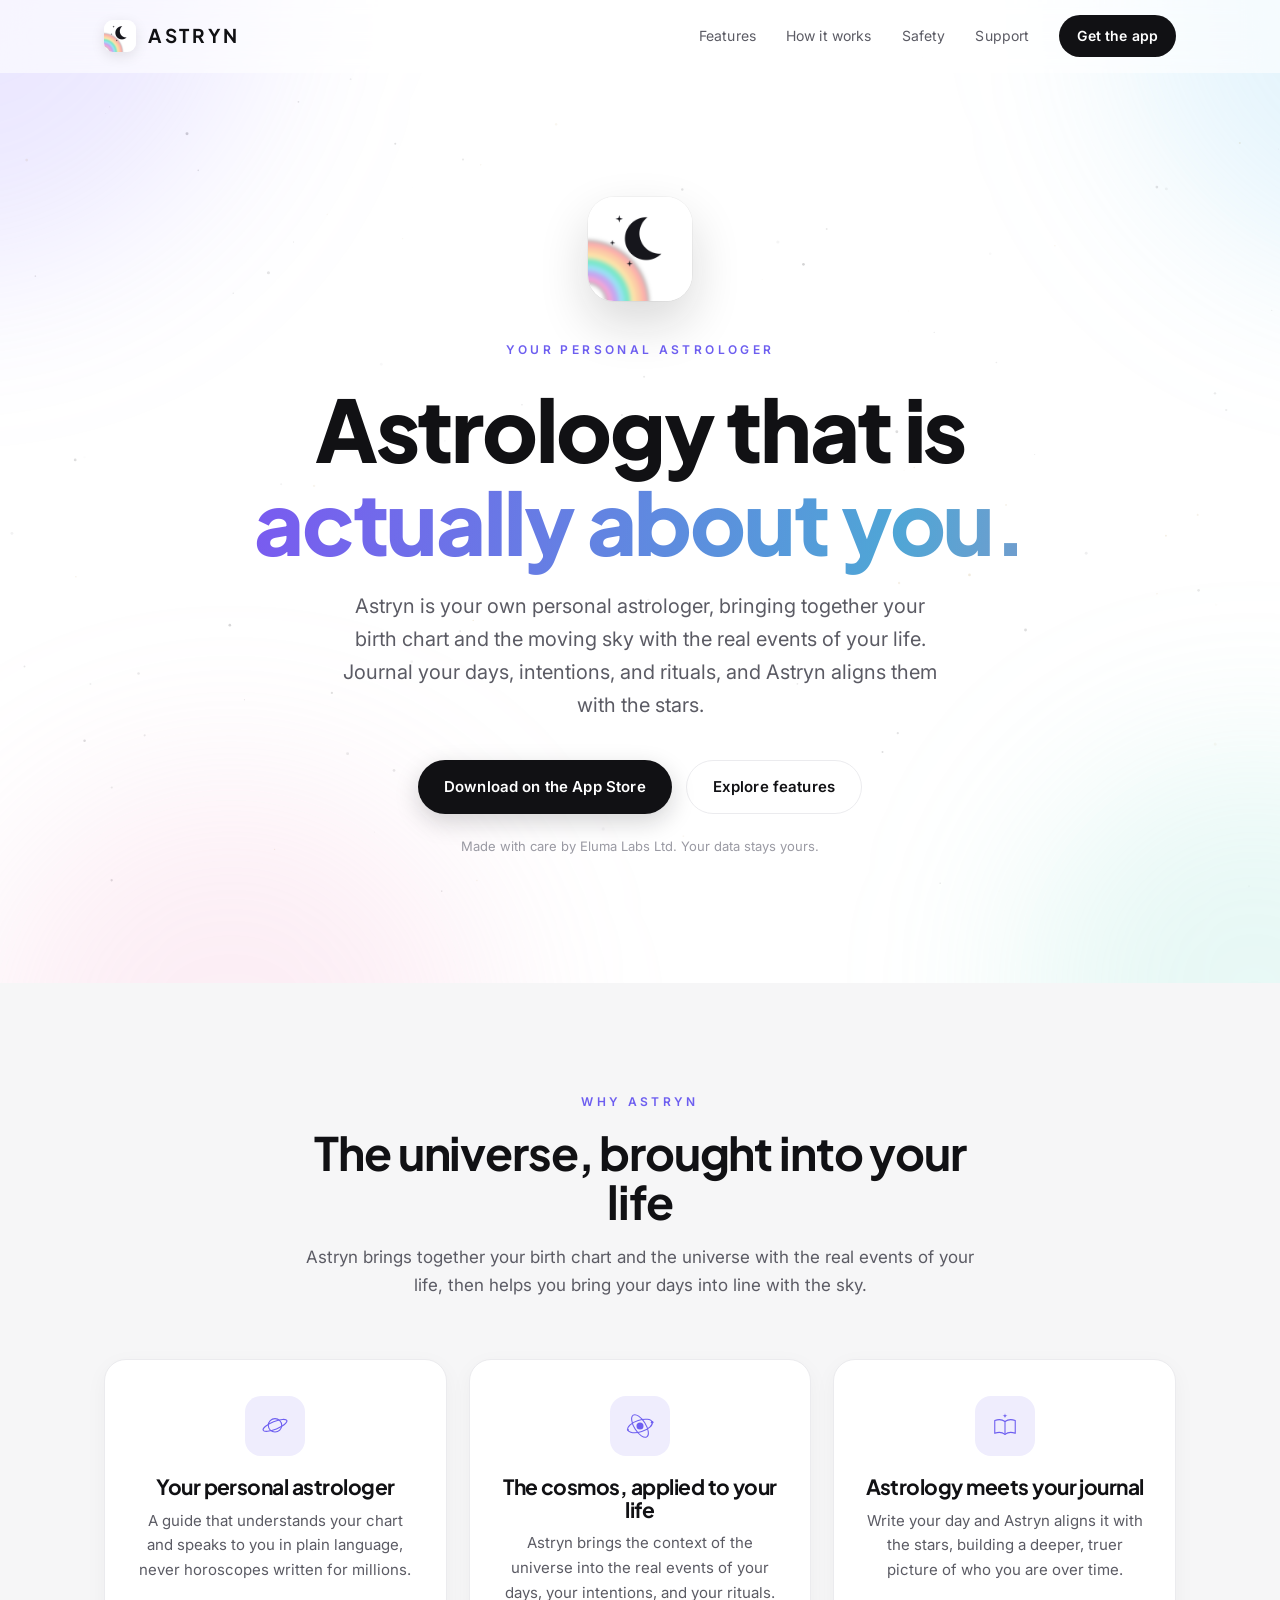
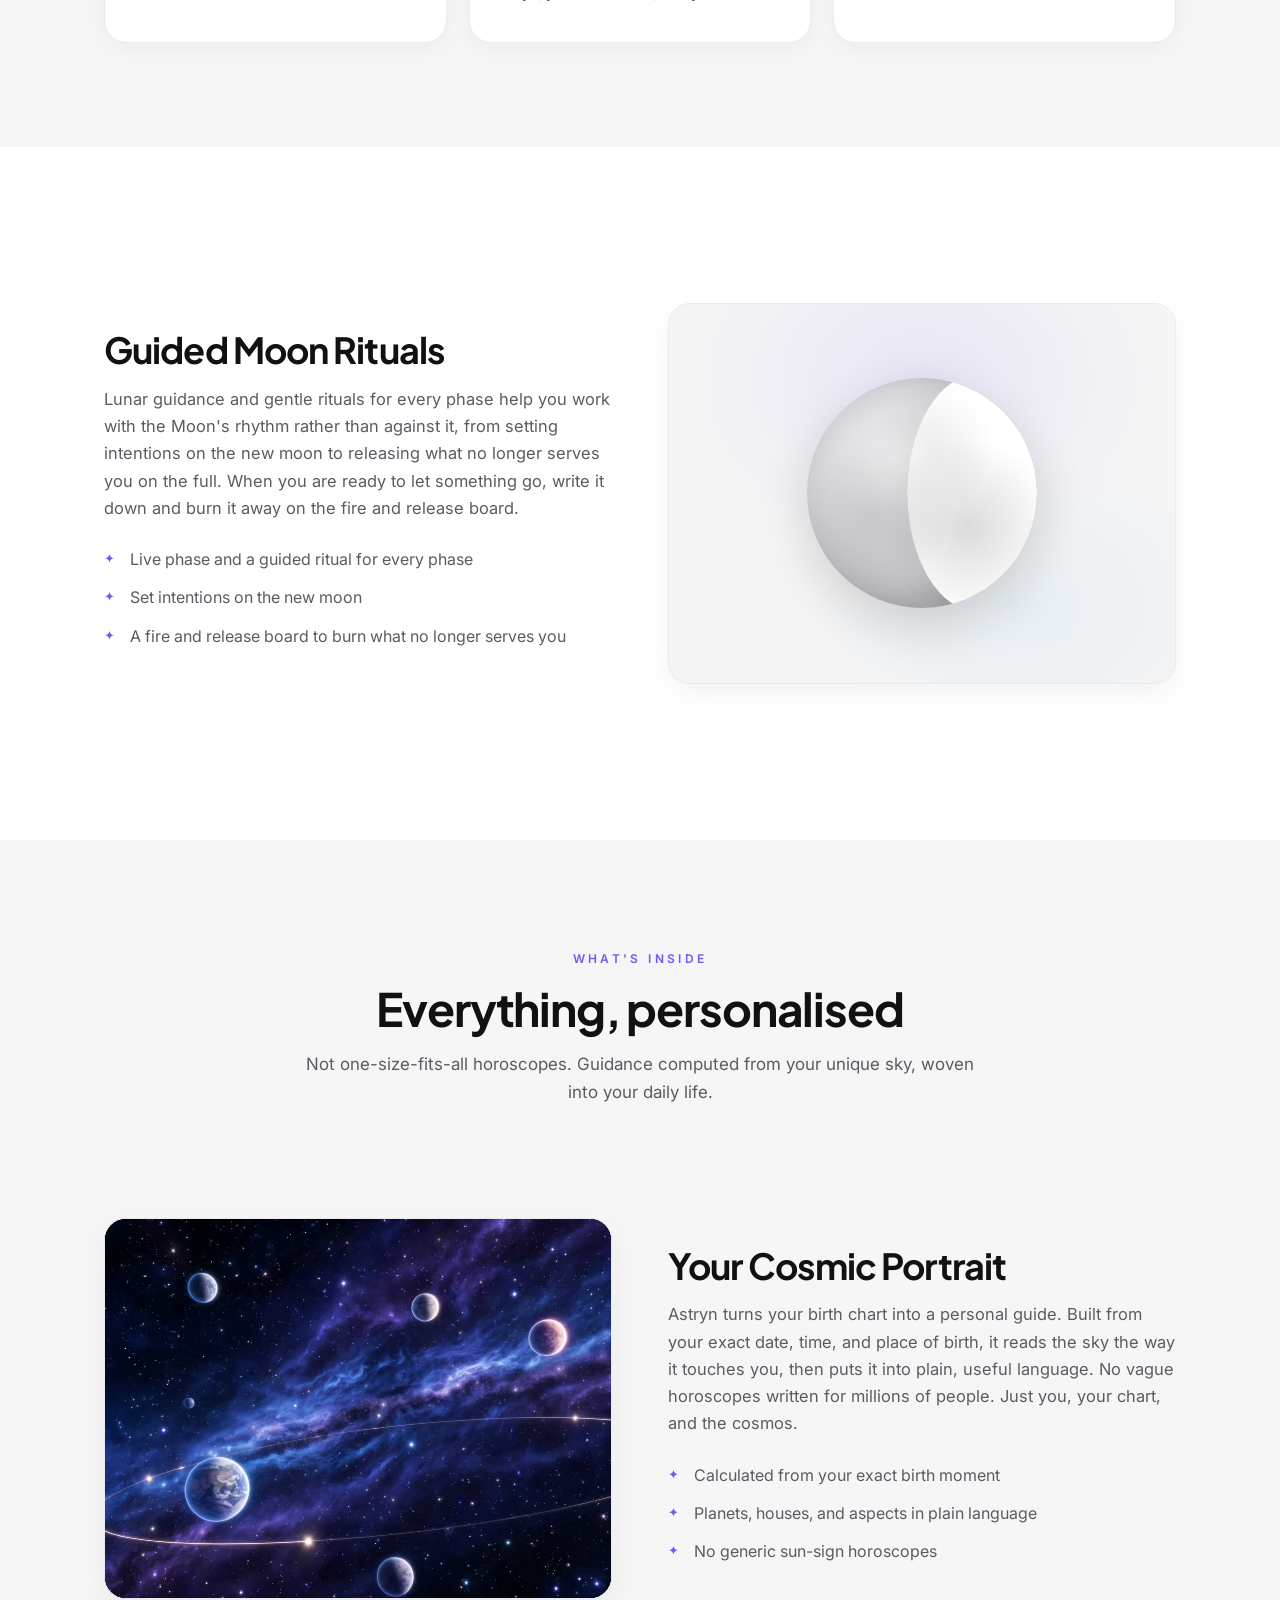
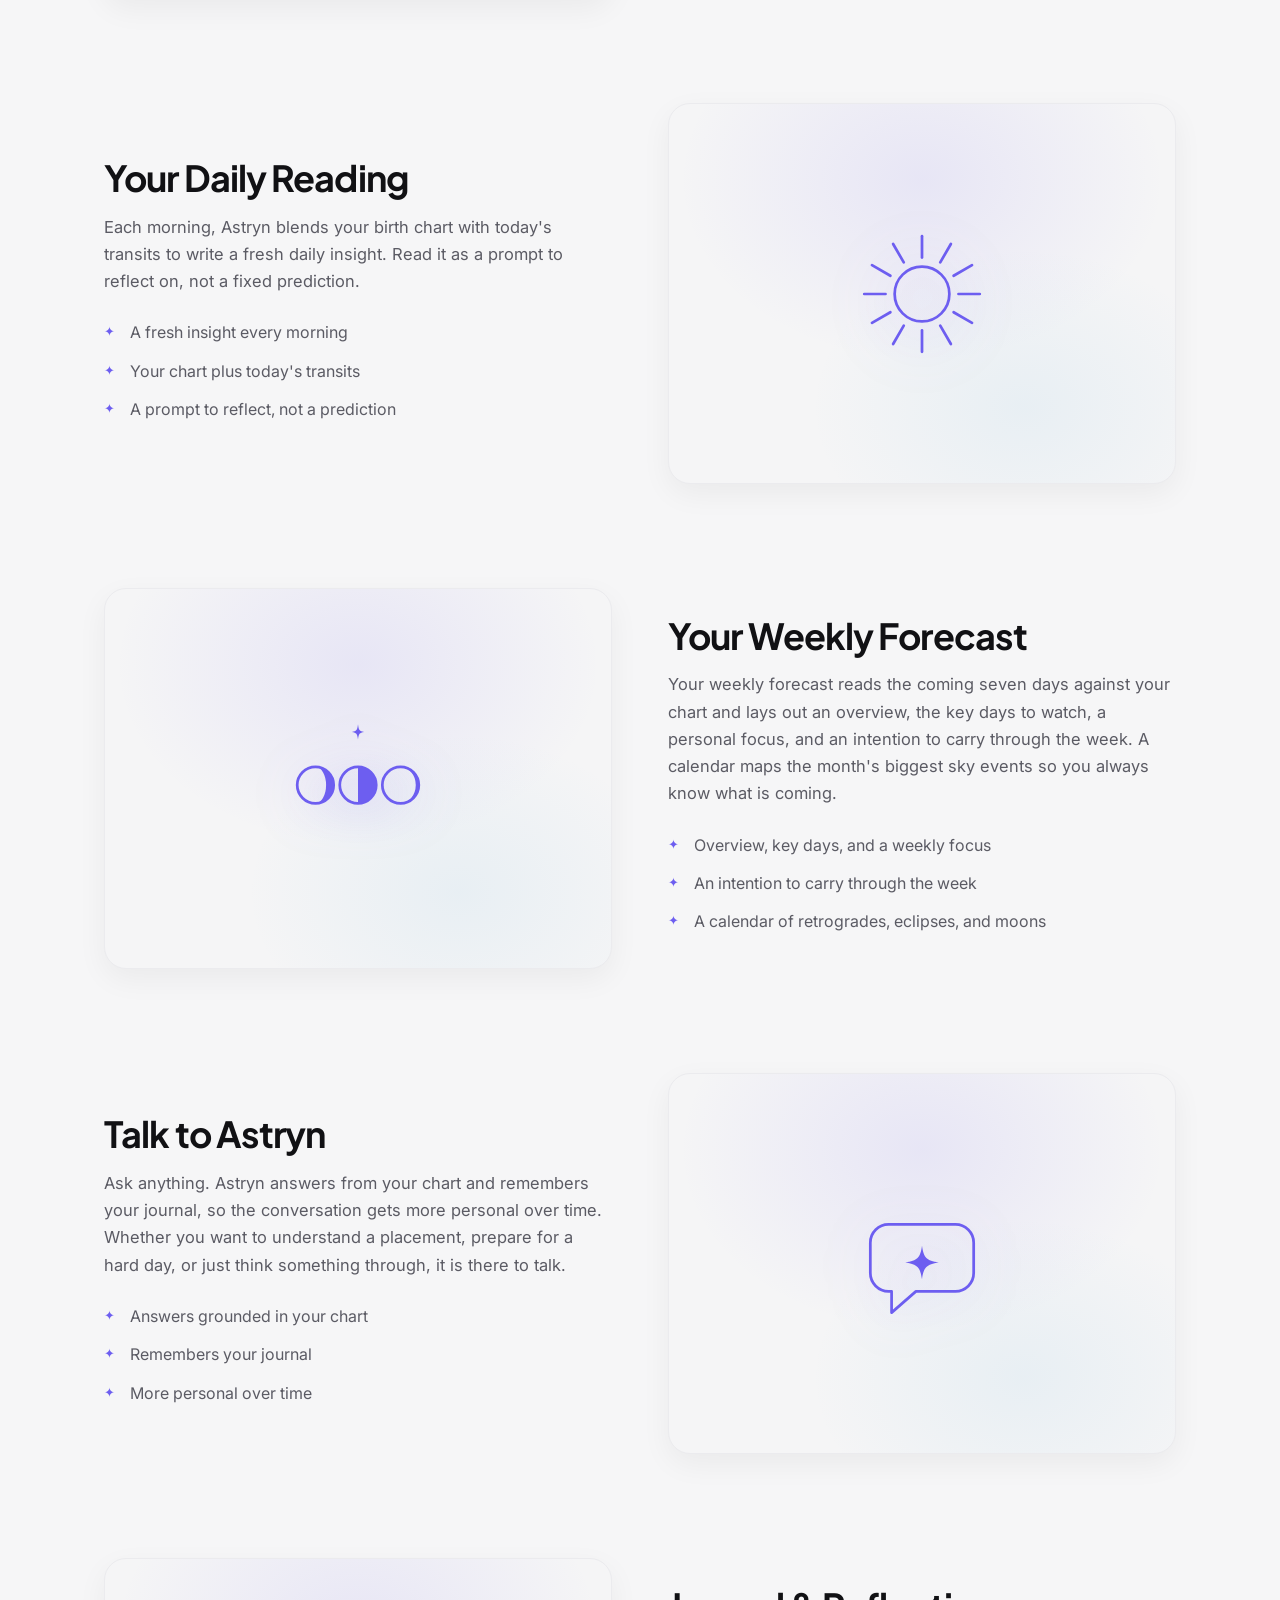
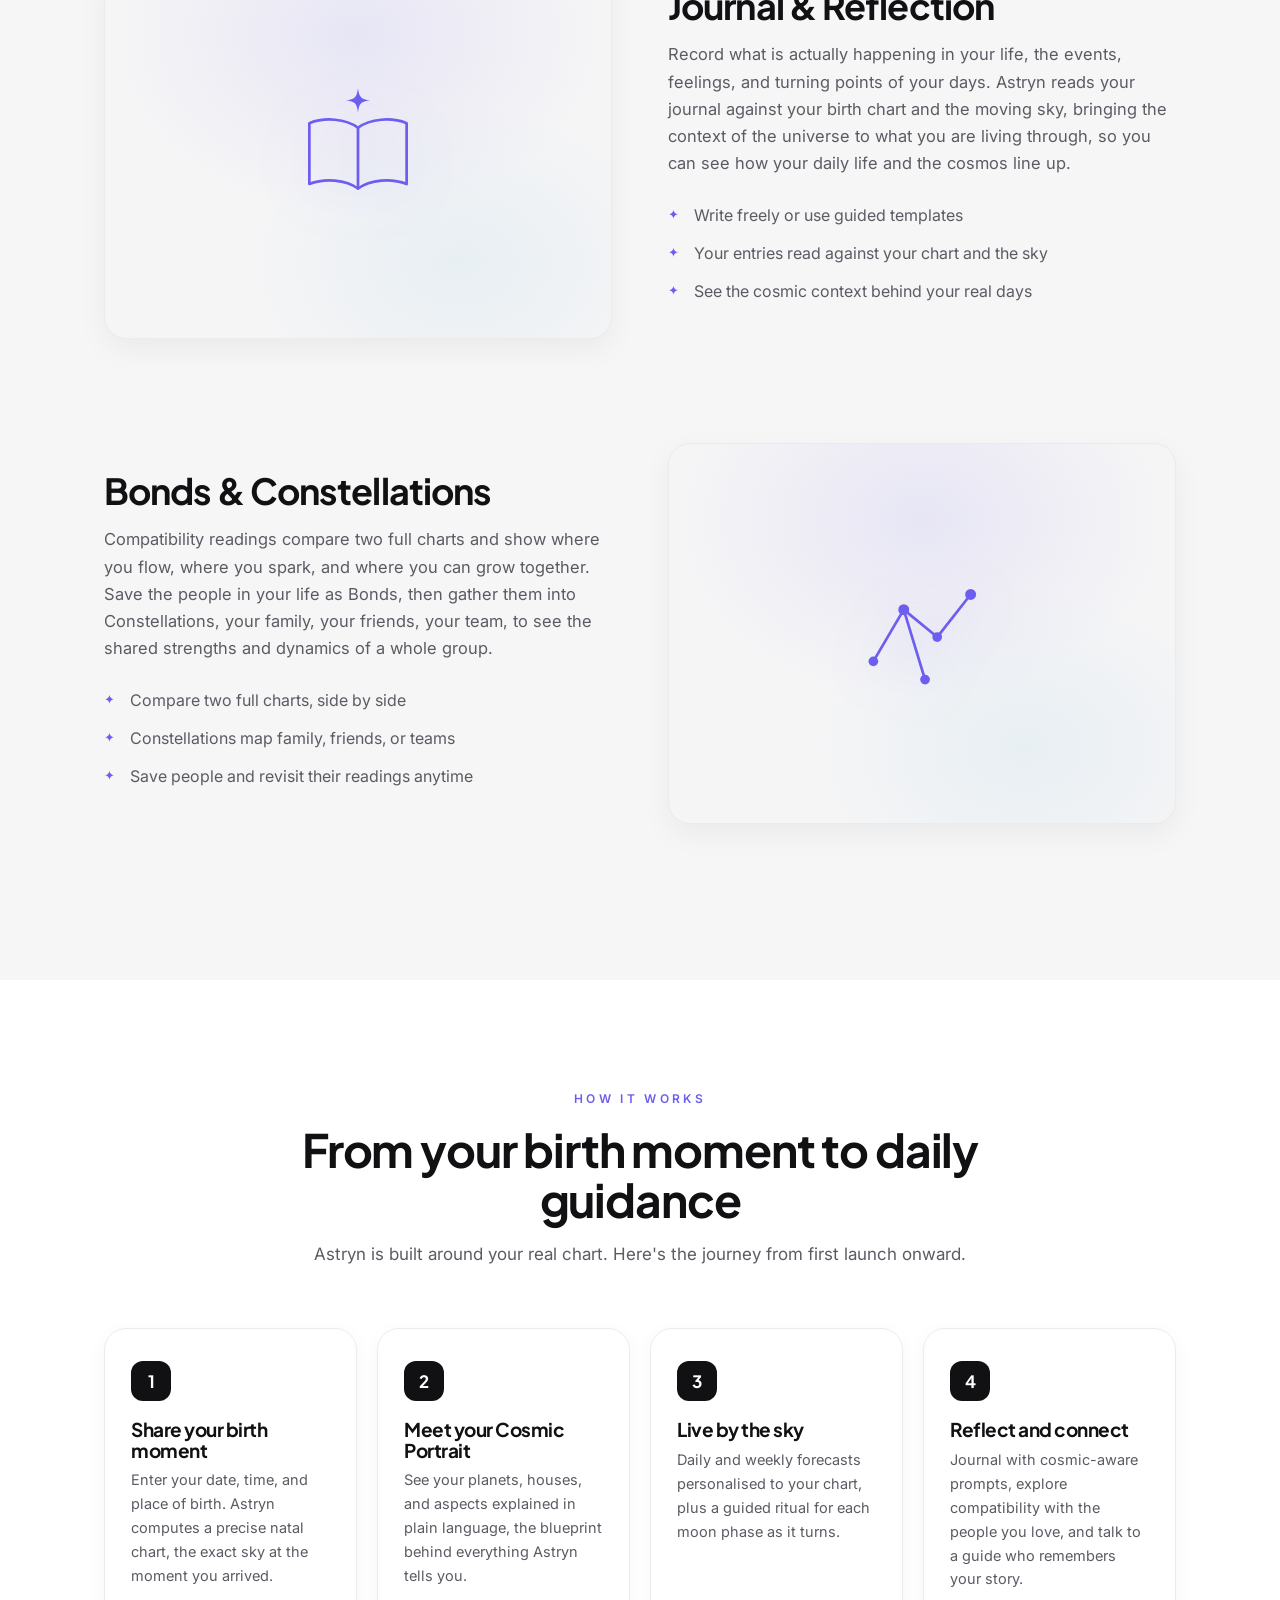
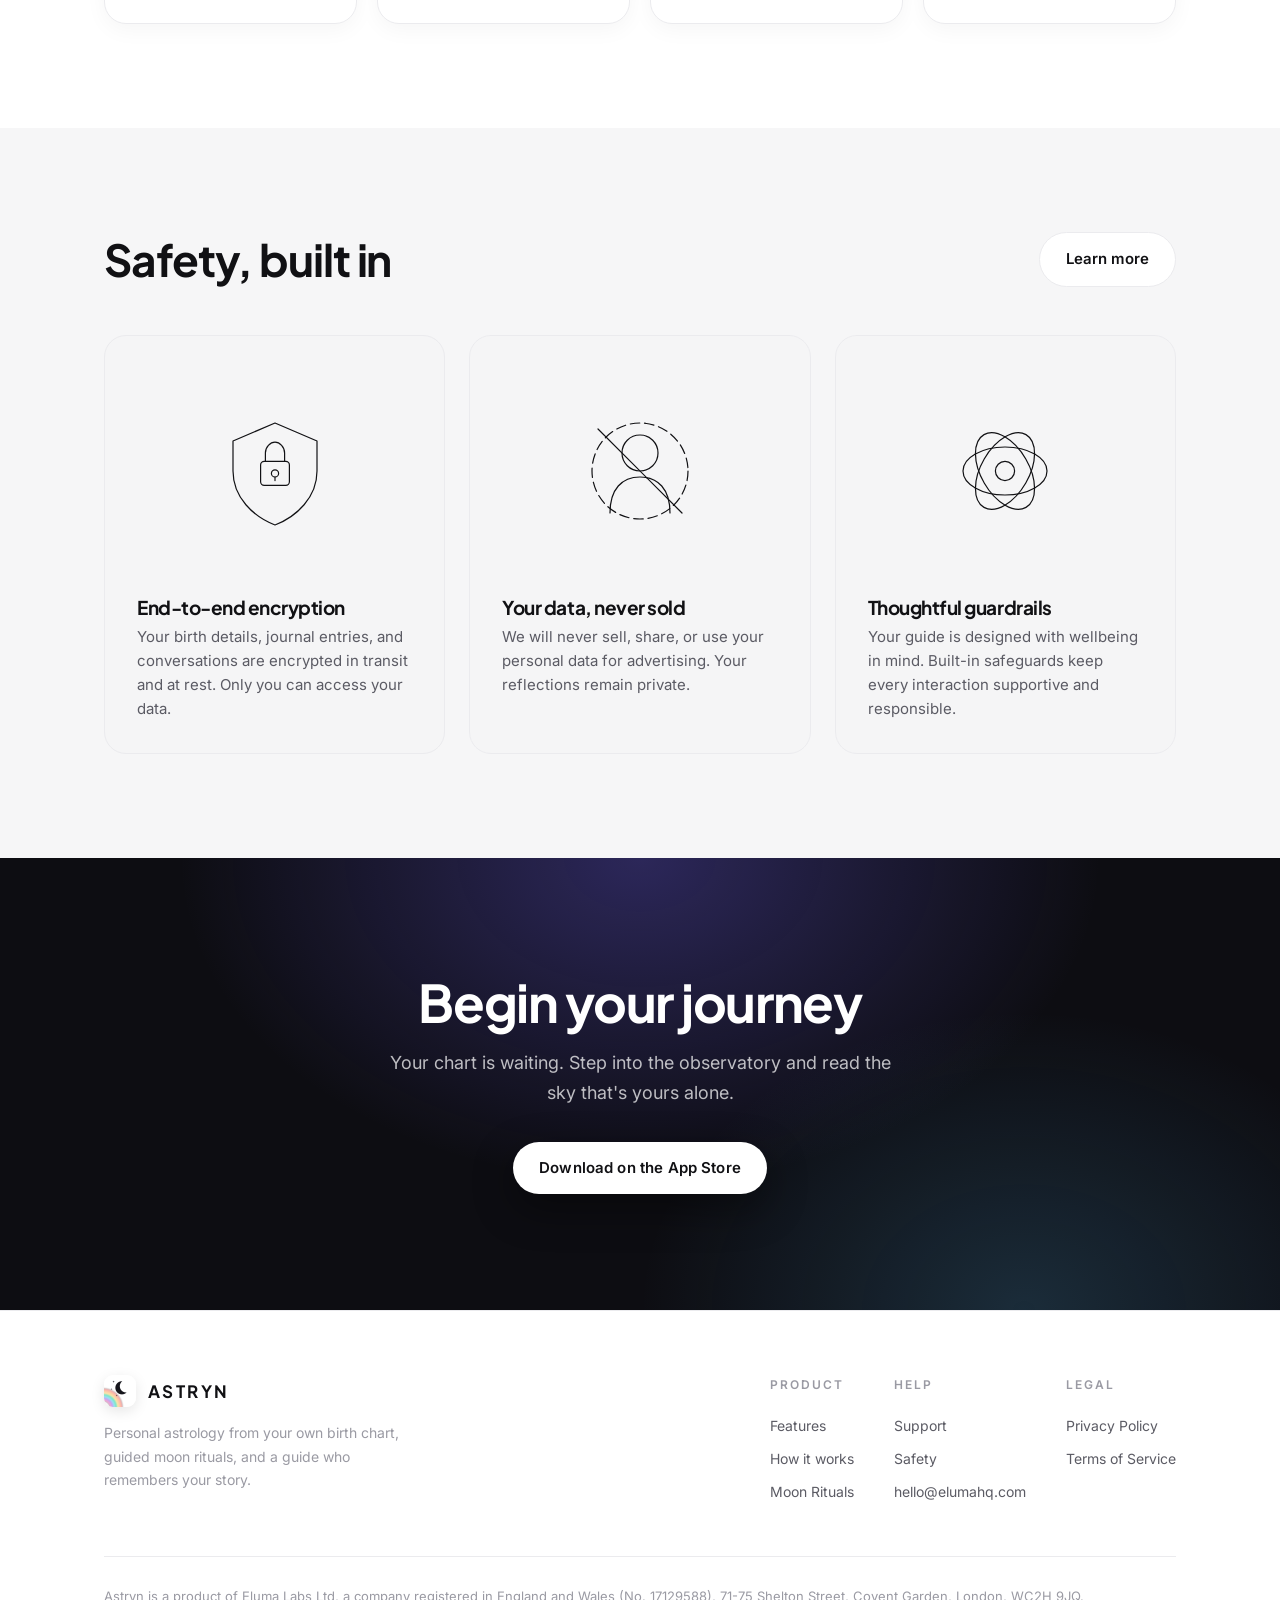
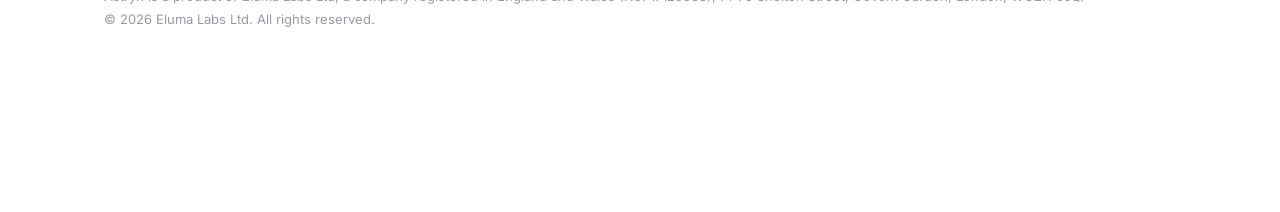
==== index.html @ c8cc2750 "Add looping cosmos video to the Your Cosmic Portrait card Wire a photoreal Runway clip (web-optimize" ====
<!doctype html>
<html lang="en">
<head>
<title>Astryn — Personal Astrology &amp; Guided Moon Rituals</title>
<meta name="description" content="Astryn is personal astrology from your own birth chart, with daily and weekly forecasts, guided moon rituals, and a guide who remembers your story."/>
<meta charset="utf-8"/>
<meta name="viewport" content="width=device-width, initial-scale=1"/>
<meta name="theme-color" content="#ffffff"/>
<link rel="icon" href="/astryn-logo.png"/>
<link rel="preconnect" href="https://fonts.googleapis.com"/>
<link rel="preconnect" href="https://fonts.gstatic.com" crossorigin/>
<link href="https://fonts.googleapis.com/css2?family=Plus+Jakarta+Sans:wght@400;500;600;700;800&family=Inter:wght@400;500;600&display=swap" rel="stylesheet"/>
<link rel="stylesheet" href="/style.css?v=2e51235d"/>
</head>
<body>
<canvas class="sky-canvas" aria-hidden="true"></canvas>
<div class="aurora" aria-hidden="true"><span class="blob b1"></span><span class="blob b2"></span><span class="blob b3"></span><span class="blob b4"></span></div>
<header class="nav">
  <div class="wrap">
    <a class="brand" href="/index.html"><img src="/astryn-logo.png" alt="Astryn logo"/><span>ASTRYN</span></a>
    <button class="nav-toggle" aria-label="Menu">&#9776;</button>
    <nav class="nav-links">
      <a href="/index.html#features">Features</a>
      <a href="/index.html#how">How it works</a>
      <a href="/index.html#safety">Safety</a>
      <a href="/support.html">Support</a>
      <a class="nav-cta" href="#get">Get the app</a>
    </nav>
  </div>
</header>
<main>
  <section class="hero">
    <div class="wrap">
      <img class="hero-badge" src="/astryn-logo.png" alt="Astryn app icon"/>
      <span class="eyebrow">Your personal astrologer</span>
      <h1>Astrology that is<br/><em class="grad-text">actually about you.</em></h1>
      <p class="lead">Astryn is your own personal astrologer, bringing together your birth chart and the moving sky with the real events of your life. Journal your days, intentions, and rituals, and Astryn aligns them with the stars.</p>
      <div class="hero-cta" id="get">
        <a class="btn btn-primary" href="#get">Download on the App Store</a>
        <a class="btn btn-ghost" href="/index.html#features">Explore features</a>
      </div>
      <p class="hero-note">Made with care by Eluma Labs Ltd. Your data stays yours.</p>
    </div>
  </section>

  <section class="block" id="pillars">
    <div class="wrap">
      <div class="section-head reveal">
        <span class="eyebrow">Why Astryn</span>
        <h2>The universe, brought into your life</h2>
        <p>Astryn brings together your birth chart and the universe with the real events of your life, then helps you bring your days into line with the sky.</p>
      </div>
      <div class="pillars"><div class="pillar reveal"><div class="glyph"><svg viewBox="0 0 100 100" fill="none" stroke="currentColor" stroke-width="2" stroke-linecap="round" stroke-linejoin="round">
  <circle cx="50" cy="48" r="21"/>
  <ellipse cx="50" cy="48" rx="40" ry="12" transform="rotate(-22 50 48)"/>
</svg></div><h3>Your personal astrologer</h3><p>A guide that understands your chart and speaks to you in plain language, never horoscopes written for millions.</p></div>
<div class="pillar reveal"><div class="glyph"><svg viewBox="0 0 100 100" fill="none" stroke="currentColor" stroke-width="2" stroke-linecap="round" stroke-linejoin="round">
  <ellipse cx="50" cy="50" rx="40" ry="18" transform="rotate(-18 50 50)"/>
  <ellipse cx="50" cy="50" rx="40" ry="18" transform="rotate(58 50 50)"/>
  <circle cx="50" cy="50" r="11" fill="currentColor" stroke="none"/>
  <circle cx="88" cy="38" r="4" fill="currentColor" stroke="none"/>
  <circle cx="12" cy="62" r="3" fill="currentColor" stroke="none"/>
</svg></div><h3>The cosmos, applied to your life</h3><p>Astryn brings the context of the universe into the real events of your days, your intentions, and your rituals.</p></div>
<div class="pillar reveal"><div class="glyph"><svg viewBox="0 0 100 100" fill="none" stroke="currentColor" stroke-width="2" stroke-linecap="round" stroke-linejoin="round">
  <path d="M50 36 C42 30 28 29 18 33 L18 73 C28 69 42 70 50 76 C58 70 72 69 82 73 L82 33 C72 29 58 30 50 36 Z"/>
  <line x1="50" y1="36" x2="50" y2="76"/>
  <path d="M50 10 C50.8 16 52 17.2 58 18 C52 18.8 50.8 20 50 26 C49.2 20 48 18.8 42 18 C48 17.2 49.2 16 50 10 Z" fill="currentColor" stroke="none"/>
</svg></div><h3>Astrology meets your journal</h3><p>Write your day and Astryn aligns it with the stars, building a deeper, truer picture of who you are over time.</p></div></div>
    </div>
  </section>

  <section class="block" id="moon">
    <div class="wrap">
      <div class="feature reveal">
        <div class="feature-text">
          <h3>Guided Moon Rituals</h3>
          <p>Lunar guidance and gentle rituals for every phase help you work with the Moon's rhythm rather than against it, from setting intentions on the new moon to releasing what no longer serves you on the full. When you are ready to let something go, write it down and burn it away on the fire and release board.</p>
          <ul>
            <li>Live phase and a guided ritual for every phase</li>
            <li>Set intentions on the new moon</li>
            <li>A fire and release board to burn what no longer serves you</li>
          </ul>
        </div>
        <div class="feature-media">
          <div class="moon-stage"><div class="moon"><div class="moon-shadow"></div></div></div>
        </div>
      </div>
    </div>
  </section>

  <section class="block" id="features">
    <div class="wrap">
      <div class="section-head reveal">
        <span class="eyebrow">What's inside</span>
        <h2>Everything, personalised</h2>
        <p>Not one-size-fits-all horoscopes. Guidance computed from your unique sky, woven into your daily life.</p>
      </div>
      <div class="feature reveal">
        <div class="feature-text">
          <h3>Your Cosmic Portrait</h3>
          <p>Astryn turns your birth chart into a personal guide. Built from your exact date, time, and place of birth, it reads the sky the way it touches you, then puts it into plain, useful language. No vague horoscopes written for millions of people. Just you, your chart, and the cosmos.</p>
          <ul><li>Calculated from your exact birth moment</li><li>Planets, houses, and aspects in plain language</li><li>No generic sun-sign horoscopes</li></ul>
        </div>
        <div class="feature-media has-video">
          <img class="feature-poster" src="/media/cosmic-portrait.jpg" alt="" aria-hidden="true"/>
          <video class="feature-video" autoplay loop muted playsinline preload="metadata" poster="/media/cosmic-portrait.jpg">
            <source src="/media/cosmic-portrait.webm" type="video/webm"/>
            <source src="/media/cosmic-portrait.web.mp4" type="video/mp4"/>
          </video>
        </div>
      </div>
<div class="feature reveal">
        <div class="feature-text">
          <h3>Your Daily Reading</h3>
          <p>Each morning, Astryn blends your birth chart with today's transits to write a fresh daily insight. Read it as a prompt to reflect on, not a fixed prediction.</p>
          <ul><li>A fresh insight every morning</li><li>Your chart plus today's transits</li><li>A prompt to reflect, not a prediction</li></ul>
        </div>
        <div class="feature-media"><div class="feature-art"><svg viewBox="0 0 100 100" fill="none" stroke="currentColor" stroke-width="2" stroke-linecap="round" stroke-linejoin="round">
  <circle cx="50" cy="50" r="18"/>
  <line x1="74" y1="50" x2="88" y2="50"/>
  <line x1="70.8" y1="62" x2="82.9" y2="69"/>
  <line x1="62" y1="70.8" x2="69" y2="82.9"/>
  <line x1="50" y1="74" x2="50" y2="88"/>
  <line x1="38" y1="70.8" x2="31" y2="82.9"/>
  <line x1="29.2" y1="62" x2="17.1" y2="69"/>
  <line x1="26" y1="50" x2="12" y2="50"/>
  <line x1="29.2" y1="38" x2="17.1" y2="31"/>
  <line x1="38" y1="29.2" x2="31" y2="17.1"/>
  <line x1="50" y1="26" x2="50" y2="12"/>
  <line x1="62" y1="29.2" x2="69" y2="17.1"/>
  <line x1="70.8" y1="38" x2="82.9" y2="31"/>
</svg></div></div>
      </div>
<div class="feature reveal">
        <div class="feature-text">
          <h3>Your Weekly Forecast</h3>
          <p>Your weekly forecast reads the coming seven days against your chart and lays out an overview, the key days to watch, a personal focus, and an intention to carry through the week. A calendar maps the month's biggest sky events so you always know what is coming.</p>
          <ul><li>Overview, key days, and a weekly focus</li><li>An intention to carry through the week</li><li>A calendar of retrogrades, eclipses, and moons</li></ul>
        </div>
        <div class="feature-media"><div class="feature-art"><svg viewBox="0 0 100 100" fill="none" stroke="currentColor" stroke-width="2" stroke-linecap="round" stroke-linejoin="round">
  <circle cx="22" cy="54" r="12"/>
  <path d="M22 42 A12 12 0 0 1 22 66 A7 12 0 0 0 22 42 Z" fill="currentColor" stroke="none"/>
  <circle cx="50" cy="54" r="12"/>
  <path d="M50 42 A12 12 0 0 1 50 66 Z" fill="currentColor" stroke="none"/>
  <circle cx="78" cy="54" r="12"/>
  <path d="M78 42 A12 12 0 0 1 78 66 A10 12 0 0 0 78 42 Z" fill="currentColor" stroke="none"/>
  <path d="M50 14 C50.5 18 51 18.5 54 19 C51 19.5 50.5 20 50 24 C49.5 20 49 19.5 46 19 C49 18.5 49.5 18 50 14 Z" fill="currentColor" stroke="none"/>
</svg></div></div>
      </div>
<div class="feature reveal">
        <div class="feature-text">
          <h3>Talk to Astryn</h3>
          <p>Ask anything. Astryn answers from your chart and remembers your journal, so the conversation gets more personal over time. Whether you want to understand a placement, prepare for a hard day, or just think something through, it is there to talk.</p>
          <ul><li>Answers grounded in your chart</li><li>Remembers your journal</li><li>More personal over time</li></ul>
        </div>
        <div class="feature-media"><div class="feature-art"><svg viewBox="0 0 100 100" fill="none" stroke="currentColor" stroke-width="2" stroke-linecap="round" stroke-linejoin="round">
  <path d="M28 24 H72 A12 12 0 0 1 84 36 V56 A12 12 0 0 1 72 68 H46 L30 82 V68 H28 A12 12 0 0 1 16 56 V36 A12 12 0 0 1 28 24 Z"/>
  <path d="M50 38 C51.2 46 53 47.8 61 49 C53 50.2 51.2 52 50 60 C48.8 52 47 50.2 39 49 C47 47.8 48.8 46 50 38 Z" fill="currentColor" stroke="none"/>
</svg></div></div>
      </div>
<div class="feature reveal">
        <div class="feature-text">
          <h3>Journal &amp; Reflection</h3>
          <p>Record what is actually happening in your life, the events, feelings, and turning points of your days. Astryn reads your journal against your birth chart and the moving sky, bringing the context of the universe to what you are living through, so you can see how your daily life and the cosmos line up.</p>
          <ul><li>Write freely or use guided templates</li><li>Your entries read against your chart and the sky</li><li>See the cosmic context behind your real days</li></ul>
        </div>
        <div class="feature-media"><div class="feature-art"><svg viewBox="0 0 100 100" fill="none" stroke="currentColor" stroke-width="2" stroke-linecap="round" stroke-linejoin="round">
  <path d="M50 36 C42 30 28 29 18 33 L18 73 C28 69 42 70 50 76 C58 70 72 69 82 73 L82 33 C72 29 58 30 50 36 Z"/>
  <line x1="50" y1="36" x2="50" y2="76"/>
  <path d="M50 10 C50.8 16 52 17.2 58 18 C52 18.8 50.8 20 50 26 C49.2 20 48 18.8 42 18 C48 17.2 49.2 16 50 10 Z" fill="currentColor" stroke="none"/>
</svg></div></div>
      </div>
<div class="feature reveal">
        <div class="feature-text">
          <h3>Bonds &amp; Constellations</h3>
          <p>Compatibility readings compare two full charts and show where you flow, where you spark, and where you can grow together. Save the people in your life as Bonds, then gather them into Constellations, your family, your friends, your team, to see the shared strengths and dynamics of a whole group.</p>
          <ul><li>Compare two full charts, side by side</li><li>Constellations map family, friends, or teams</li><li>Save people and revisit their readings anytime</li></ul>
        </div>
        <div class="feature-media"><div class="feature-art"><svg viewBox="0 0 100 100" fill="none" stroke="currentColor" stroke-width="2" stroke-linecap="round" stroke-linejoin="round">
  <polyline points="18,68 38,34 60,52 82,24"/>
  <line x1="38" y1="34" x2="52" y2="80"/>
  <circle cx="18" cy="68" r="3.2" fill="currentColor" stroke="none"/>
  <circle cx="38" cy="34" r="3.6" fill="currentColor" stroke="none"/>
  <circle cx="60" cy="52" r="3.2" fill="currentColor" stroke="none"/>
  <circle cx="82" cy="24" r="3.6" fill="currentColor" stroke="none"/>
  <circle cx="52" cy="80" r="3.2" fill="currentColor" stroke="none"/>
</svg></div></div>
      </div>
    </div>
  </section>

  <section class="block" id="how">
    <div class="wrap">
      <div class="section-head reveal">
        <span class="eyebrow">How it works</span>
        <h2>From your birth moment to daily guidance</h2>
        <p>Astryn is built around your real chart. Here's the journey from first launch onward.</p>
      </div>
      <div class="steps">
        <div class="step reveal"><div class="step-no">1</div><h3>Share your birth moment</h3><p>Enter your date, time, and place of birth. Astryn computes a precise natal chart, the exact sky at the moment you arrived.</p></div>
        <div class="step reveal"><div class="step-no">2</div><h3>Meet your Cosmic Portrait</h3><p>See your planets, houses, and aspects explained in plain language, the blueprint behind everything Astryn tells you.</p></div>
        <div class="step reveal"><div class="step-no">3</div><h3>Live by the sky</h3><p>Daily and weekly forecasts personalised to your chart, plus a guided ritual for each moon phase as it turns.</p></div>
        <div class="step reveal"><div class="step-no">4</div><h3>Reflect and connect</h3><p>Journal with cosmic-aware prompts, explore compatibility with the people you love, and talk to a guide who remembers your story.</p></div>
      </div>
    </div>
  </section>

  <section class="block safety-section" id="safety">
    <div class="wrap">
      <div class="safety-header reveal">
        <h2>Safety, built in</h2>
        <a href="/privacy.html" class="btn btn-ghost">Learn more</a>
      </div>
      <div class="safety-grid">
        <div class="safety-card reveal">
          <div class="safety-icon">
            <svg viewBox="0 0 100 100">
              <path d="M50 10 L85 25 L85 50 C85 72 68 88 50 95 C32 88 15 72 15 50 L15 25 Z"/>
              <rect x="38" y="42" width="24" height="20" rx="3"/>
              <path d="M42 42 L42 35 C42 30 46 26 50 26 C54 26 58 30 58 35 L58 42"/>
              <circle cx="50" cy="52" r="3"/>
              <line x1="50" y1="55" x2="50" y2="58"/>
            </svg>
          </div>
          <h3>End-to-end encryption</h3>
          <p>Your birth details, journal entries, and conversations are encrypted in transit and at rest. Only you can access your data.</p>
        </div>
        <div class="safety-card reveal">
          <div class="safety-icon">
            <svg viewBox="0 0 100 100">
              <circle cx="50" cy="35" r="15"/>
              <path d="M25 85 C25 65 35 55 50 55 C65 55 75 65 75 85"/>
              <line x1="15" y1="15" x2="85" y2="85"/>
              <circle cx="50" cy="50" r="40" stroke-dasharray="8 4"/>
            </svg>
          </div>
          <h3>Your data, never sold</h3>
          <p>We will never sell, share, or use your personal data for advertising. Your reflections remain private.</p>
        </div>
        <div class="safety-card reveal">
          <div class="safety-icon">
            <svg viewBox="0 0 100 100">
              <ellipse cx="50" cy="50" rx="35" ry="20"/>
              <ellipse cx="50" cy="50" rx="35" ry="20" transform="rotate(60 50 50)"/>
              <ellipse cx="50" cy="50" rx="35" ry="20" transform="rotate(120 50 50)"/>
              <circle cx="50" cy="50" r="8"/>
            </svg>
          </div>
          <h3>Thoughtful guardrails</h3>
          <p>Your guide is designed with wellbeing in mind. Built-in safeguards keep every interaction supportive and responsible.</p>
        </div>
      </div>
    </div>
  </section>

  <section class="cta-band" id="download">
    <div class="wrap reveal">
      <h2>Begin your journey</h2>
      <p>Your chart is waiting. Step into the observatory and read the sky that's yours alone.</p>
      <a class="btn btn-primary" href="#get">Download on the App Store</a>
    </div>
  </section>
</main>
<footer class="site">
  <div class="wrap">
    <div class="cols">
      <div>
        <a class="brand" href="/index.html"><img src="/astryn-logo.png" alt="Astryn logo"/><span>ASTRYN</span></a>
        <p class="tagline">Personal astrology from your own birth chart, guided moon rituals, and a guide who remembers your story.</p>
      </div>
      <div class="links">
        <div>
          <h4>Product</h4>
          <a href="/index.html#features">Features</a>
          <a href="/index.html#how">How it works</a>
          <a href="/index.html#moon">Moon Rituals</a>
        </div>
        <div>
          <h4>Help</h4>
          <a href="/support.html">Support</a>
          <a href="/index.html#safety">Safety</a>
          <a href="mailto:hello@elumahq.com">hello@elumahq.com</a>
        </div>
        <div>
          <h4>Legal</h4>
          <a href="/privacy.html">Privacy Policy</a>
          <a href="/terms.html">Terms of Service</a>
        </div>
      </div>
    </div>
    <div class="legal">
      Astryn is a product of Eluma Labs Ltd, a company registered in England and Wales (No. 17129588),
      71-75 Shelton Street, Covent Garden, London, WC2H 9JQ.<br/>
      &copy; 2026 Eluma Labs Ltd. All rights reserved.
    </div>
  </div>
</footer>
<script src="/app.js?v=ac0775e9" defer></script>
</body>
</html>
---- style.css ----
/* ===========================================================
   Astryn — marketing + legal site
   Aurora theme, ElevenLabs-pro: clean white, neutral chrome,
   near-black type, subtle cool aurora accents.
   Pure static, no build step.
   =========================================================== */

:root {
  --bg: #ffffff;
  --bg-alt: #f6f6f7;
  --card: #f5f5f6;
  --ink: #111114;
  --ink-soft: #5b5b64;
  --ink-faint: #9a9aa3;
  --border: #ebebee;
  --accent: #6d5ef0;
  --accent-soft: #efedfd;
  --max: 1120px;
  --radius: 22px;
  --radius-sm: 16px;
  --ease: cubic-bezier(0.22, 1, 0.36, 1);
}

* { box-sizing: border-box; }
html { scroll-behavior: smooth; -webkit-text-size-adjust: 100%; }

body {
  margin: 0;
  background: var(--bg);
  color: var(--ink);
  font-family: "Inter", -apple-system, BlinkMacSystemFont, "Segoe UI", Roboto, Helvetica, Arial, sans-serif;
  line-height: 1.65;
  -webkit-font-smoothing: antialiased;
  overflow-x: hidden;
}

h1, h2, h3, .serif {
  font-family: "Plus Jakarta Sans", -apple-system, BlinkMacSystemFont, "Segoe UI", sans-serif;
  font-weight: 700;
  letter-spacing: -0.025em;
  line-height: 1.08;
  color: var(--ink);
}

a { color: inherit; text-decoration: none; }
img { max-width: 100%; display: block; }

.wrap { width: 100%; max-width: var(--max); margin: 0 auto; padding: 0 24px; }

/* Background layers ----------------------------------------- */
.sky-canvas {
  position: fixed;
  inset: 0;
  z-index: -2;
  width: 100%;
  height: 100%;
  opacity: 0.5;
}
/* Drifting aurora gradient blobs (subtle, cool, on pure white) */
.aurora {
  position: fixed;
  inset: -18%;
  z-index: -1;
  pointer-events: none;
  filter: blur(90px) saturate(110%);
  will-change: transform;
}
.blob {
  position: absolute;
  border-radius: 50%;
  opacity: 0.18;
  will-change: transform;
}
.b1 { width: 48vw; height: 48vw; left: -10vw;  top: -14vw;    background: #8E7BF0; animation: drift1 28s ease-in-out infinite; }
.b2 { width: 42vw; height: 42vw; right: -12vw; top: -8vw;     background: #6FC0E8; animation: drift2 33s ease-in-out infinite; }
.b3 { width: 40vw; height: 40vw; left: 16vw;   bottom: -18vw; background: #E89EC4; animation: drift3 38s ease-in-out infinite; }
.b4 { width: 36vw; height: 36vw; right: 2vw;   bottom: -12vw; background: #7FD9C8; animation: drift4 31s ease-in-out infinite; }
@keyframes drift1 { 0%,100% { transform: translate(0,0) scale(1); } 50% { transform: translate(7vw,5vw) scale(1.12); } }
@keyframes drift2 { 0%,100% { transform: translate(0,0) scale(1); } 50% { transform: translate(-6vw,6vw) scale(1.08); } }
@keyframes drift3 { 0%,100% { transform: translate(0,0) scale(1); } 50% { transform: translate(5vw,-6vw) scale(1.14); } }
@keyframes drift4 { 0%,100% { transform: translate(0,0) scale(1); } 50% { transform: translate(-5vw,-4vw) scale(1.1); } }

/* Animated aurora gradient text */
.grad-text {
  background: linear-gradient(100deg, #7A5AF0 0%, #4FA6D6 38%, #E07FB0 72%, #7A5AF0 100%);
  background-size: 220% auto;
  -webkit-background-clip: text;
  background-clip: text;
  -webkit-text-fill-color: transparent;
  color: transparent;
  animation: shimmer 9s linear infinite;
}
@keyframes shimmer { to { background-position: 220% center; } }

/* Nav -------------------------------------------------------- */
.nav {
  position: sticky;
  top: 0;
  z-index: 50;
  backdrop-filter: blur(16px);
  -webkit-backdrop-filter: blur(16px);
  background: rgba(255, 255, 255, 0.6);
  border-bottom: 1px solid transparent;
  transition: border-color 0.4s var(--ease), background 0.4s var(--ease);
}
.nav.scrolled { border-bottom-color: var(--border); background: rgba(255, 255, 255, 0.9); }
.nav .wrap { display: flex; align-items: center; justify-content: space-between; height: 72px; }
.brand { display: flex; align-items: center; gap: 12px; }
.brand img { width: 32px; height: 32px; border-radius: 9px; box-shadow: 0 4px 14px rgba(0,0,0,0.10); }
.brand span { font-family: "Plus Jakarta Sans", sans-serif; font-weight: 700; font-size: 19px; letter-spacing: 0.14em; }
.nav-links { display: flex; align-items: center; gap: 30px; }
.nav-links a { color: var(--ink-soft); font-size: 14px; letter-spacing: 0.01em; transition: color 0.25s; }
.nav-links a:hover { color: var(--ink); }
.nav-cta {
  padding: 9px 18px;
  border-radius: 999px;
  background: var(--ink);
  color: #fff !important;
  font-weight: 600;
}
.nav-cta:hover { background: #000; }
.nav-toggle { display: none; background: none; border: 0; color: var(--ink); font-size: 24px; cursor: pointer; }

/* Buttons ---------------------------------------------------- */
.btn {
  display: inline-flex;
  align-items: center;
  gap: 10px;
  padding: 14px 26px;
  border-radius: 999px;
  font-weight: 600;
  font-size: 15px;
  letter-spacing: 0.01em;
  transition: transform 0.25s var(--ease), box-shadow 0.25s var(--ease), background 0.25s, border-color 0.25s;
  cursor: pointer;
}
.btn-primary {
  position: relative;
  overflow: hidden;
  background: var(--ink);
  color: #fff;
  box-shadow: 0 8px 24px rgba(17, 17, 20, 0.18);
}
.btn-primary::after {
  content: "";
  position: absolute;
  top: 0; left: -120%;
  width: 60%; height: 100%;
  background: linear-gradient(100deg, transparent, rgba(255,255,255,0.30), transparent);
  transform: skewX(-18deg);
  transition: left 0.7s var(--ease);
}
.btn-primary:hover { transform: translateY(-2px); box-shadow: 0 14px 34px rgba(17, 17, 20, 0.26); }
.btn-primary:hover::after { left: 130%; }
.btn-ghost { border: 1px solid var(--border); color: var(--ink); background: #fff; }
.btn-ghost:hover { border-color: var(--ink); transform: translateY(-2px); }

/* Hero ------------------------------------------------------- */
.hero { position: relative; text-align: center; padding: 124px 0 112px; }
.hero-badge {
  width: 104px; height: 104px; margin: 0 auto 34px; border-radius: 26px;
  box-shadow: 0 22px 50px rgba(17,17,20,0.16), 0 0 0 1px rgba(17,17,20,0.04);
  animation: float 7s ease-in-out infinite;
}
@keyframes float { 0%,100% { transform: translateY(0); } 50% { transform: translateY(-10px); } }
.eyebrow {
  display: inline-block; font-size: 12px; letter-spacing: 0.28em; text-transform: uppercase;
  color: var(--accent); margin-bottom: 22px; font-weight: 600;
}
.hero h1 { font-size: clamp(44px, 7.6vw, 86px); margin: 0 0 22px; font-weight: 800; }
.hero h1 em { font-style: normal; }
.hero p.lead {
  max-width: 600px; margin: 0 auto 38px; font-size: clamp(17px, 2.4vw, 20px);
  color: var(--ink-soft);
}
.hero-cta { display: flex; gap: 14px; justify-content: center; flex-wrap: wrap; }
.hero-note { margin-top: 22px; font-size: 13px; color: var(--ink-faint); }

/* Section scaffolding --------------------------------------- */
section.block { padding: 104px 0; position: relative; }
section.block:nth-of-type(even) { background: var(--bg-alt); }
.section-head { text-align: center; max-width: 680px; margin: 0 auto 60px; }
.section-head .eyebrow { margin-bottom: 16px; }
.section-head h2 { font-size: clamp(30px, 4.6vw, 46px); margin: 0 0 16px; }
.section-head p { color: var(--ink-soft); font-size: 17px; margin: 0; }

/* Cards (shared) -------------------------------------------- */
.card-base {
  background: var(--bg);
  border: 1px solid var(--border);
  border-radius: var(--radius);
  box-shadow: 0 6px 22px rgba(17,17,20,0.04);
}

/* Pillars ---------------------------------------------------- */
.pillars { display: grid; grid-template-columns: repeat(3, 1fr); gap: 22px; }
.pillar {
  background: var(--bg);
  border: 1px solid var(--border);
  border-radius: var(--radius);
  padding: 36px 28px;
  text-align: center;
  box-shadow: 0 6px 22px rgba(17,17,20,0.04);
  transition: transform 0.4s var(--ease), border-color 0.4s, box-shadow 0.4s;
}
.pillar:hover { transform: translateY(-6px); border-color: rgba(109,94,240,0.4); box-shadow: 0 18px 44px rgba(17,17,20,0.09); }
.pillar .glyph {
  width: 60px; height: 60px; margin: 0 auto 20px; border-radius: 16px;
  display: grid; place-items: center; font-size: 26px; color: var(--accent);
  background: var(--accent-soft);
}
.pillar .glyph svg { width: 32px; height: 32px; stroke-width: 3.4; }
.pillar h3 { font-size: 21px; margin: 0 0 10px; }
.pillar p { color: var(--ink-soft); font-size: 15px; margin: 0; }

/* Feature rows ---------------------------------------------- */
.feature {
  display: grid; grid-template-columns: 1fr 1fr; gap: 56px; align-items: center;
  padding: 52px 0;
}
.feature:nth-child(even) .feature-media { order: -1; }
.feature-text h3 { font-size: clamp(26px, 3.6vw, 36px); margin: 0 0 16px; }
.feature-text p { color: var(--ink-soft); font-size: 16.5px; margin: 0 0 18px; }
.feature-text ul { list-style: none; padding: 0; margin: 0; }
.feature-text li { color: var(--ink-soft); padding: 6px 0 6px 26px; position: relative; }
.feature-text li::before {
  content: "✦"; color: var(--accent); position: absolute; left: 0; font-size: 13px; top: 8px;
}
.feature-media {
  aspect-ratio: 4 / 3;
  border-radius: var(--radius);
  border: 1px solid var(--border);
  background:
    radial-gradient(80% 80% at 50% 20%, rgba(109,94,240,0.10), transparent 60%),
    radial-gradient(70% 70% at 70% 80%, rgba(79,166,214,0.08), transparent 60%),
    var(--card);
  display: grid; place-items: center;
  overflow: hidden;
  position: relative;
  box-shadow: 0 10px 30px rgba(17,17,20,0.05);
}
.feature-media .big-glyph { font-size: 84px; opacity: 0.9; color: var(--accent); filter: drop-shadow(0 8px 24px rgba(109,94,240,0.28)); }
.feature-media .feature-art { display: grid; place-items: center; }
.feature-media .feature-art svg { width: 152px; height: 152px; color: var(--accent); stroke-width: 1.8; filter: drop-shadow(0 8px 24px rgba(109,94,240,0.26)); }
.feature-media.has-video { background: #05030f; }
.feature-media .feature-poster,
.feature-media .feature-video { position: absolute; inset: 0; width: 100%; height: 100%; object-fit: cover; display: block; }
.feature-media .feature-video { z-index: 1; }
@media (prefers-reduced-motion: reduce) {
  .feature-media .feature-video { display: none; }
}

/* Moon visual ------------------------------------------------ */
.moon-stage { display: grid; place-items: center; padding: 20px 0; }
.moon {
  position: relative; width: 230px; height: 230px; border-radius: 50%;
  background: radial-gradient(circle at 38% 35%, #f0f0f2, #c9c9cf 60%, #a6a6ad 100%);
  box-shadow: 0 18px 50px rgba(17,17,20,0.16), inset -18px -10px 40px rgba(0,0,0,0.20);
  overflow: hidden;
}
.moon::after {
  content: ""; position: absolute; inset: 0; border-radius: 50%;
  background: radial-gradient(circle at 70% 65%, rgba(0,0,0,0.14), transparent 40%),
              radial-gradient(circle at 30% 60%, rgba(0,0,0,0.09), transparent 35%),
              radial-gradient(circle at 55% 30%, rgba(0,0,0,0.07), transparent 30%);
}
#moon { background: var(--bg); }
.moon-shadow {
  position: absolute; top: -4px; right: -2px; width: 62%; height: calc(100% + 8px);
  background: var(--bg); border-radius: 50%;
  transform: translateX(8%);
}

/* How it works (steps) -------------------------------------- */
.steps { display: grid; grid-template-columns: repeat(4, 1fr); gap: 20px; }
.step {
  background: var(--bg);
  border: 1px solid var(--border);
  border-radius: var(--radius);
  padding: 32px 26px;
  box-shadow: 0 6px 22px rgba(17,17,20,0.04);
  transition: transform 0.4s var(--ease), box-shadow 0.4s var(--ease), border-color 0.4s;
}
.step:hover { transform: translateY(-6px); border-color: rgba(109,94,240,0.35); box-shadow: 0 18px 44px rgba(17,17,20,0.09); }
.step-no {
  width: 40px; height: 40px; border-radius: 12px; display: grid; place-items: center;
  font-family: "Plus Jakarta Sans", sans-serif; font-weight: 700; font-size: 17px; color: #fff; margin-bottom: 18px;
  background: var(--ink);
}
.step h3 { font-size: 19px; margin: 0 0 8px; }
.step p { color: var(--ink-soft); font-size: 14.5px; margin: 0; }

/* Safety (mirrors developedmind: header + line-art cards) ---- */
.safety-header { display: flex; justify-content: space-between; align-items: center; margin-bottom: 48px; gap: 20px; }
.safety-header h2 { font-size: clamp(28px, 4.4vw, 44px); margin: 0; }
.safety-grid { display: grid; grid-template-columns: repeat(3, 1fr); gap: 24px; }
.safety-card {
  background: var(--card);
  border: 1px solid var(--border);
  border-radius: var(--radius);
  padding: 32px;
  display: flex;
  flex-direction: column;
  transition: transform 0.4s var(--ease), box-shadow 0.4s var(--ease);
}
.safety-card:hover { transform: translateY(-6px); box-shadow: 0 18px 44px rgba(17,17,20,0.08); }
.safety-icon {
  width: 100%; aspect-ratio: 4 / 3;
  display: flex; align-items: center; justify-content: center;
  margin-bottom: 22px;
}
.safety-icon svg { width: 120px; height: 120px; stroke: var(--ink); fill: none; stroke-width: 1; stroke-linecap: round; stroke-linejoin: round; }
.safety-card h3 { font-size: 19px; font-weight: 700; margin: 0 0 8px; }
.safety-card p { font-size: 15px; color: var(--ink-soft); margin: 0; line-height: 1.6; }
.crisis {
  margin-top: 28px;
  background: var(--bg);
  border: 1px solid var(--border);
  border-radius: var(--radius-sm);
  padding: 20px 24px;
  color: var(--ink-soft);
  font-size: 15px;
}
.crisis strong { color: var(--ink); }
.crisis a { color: var(--accent); text-decoration: underline; white-space: nowrap; }

/* Support page ---------------------------------------------- */
.support { padding: 80px 0 110px; }
.support .doc { max-width: 760px; margin: 0 auto; }
.support h2.sec { font-size: 24px; margin: 44px 0 16px; padding-bottom: 10px; border-bottom: 1px solid var(--border); }
.app-info { display: flex; gap: 16px; flex-wrap: wrap; margin: 18px 0 8px; }
.app-info-item { flex: 1; min-width: 150px; background: var(--card); border: 1px solid var(--border); border-radius: var(--radius-sm); padding: 16px 18px; }
.app-info-item h4 { font-family: "Inter", sans-serif; color: var(--ink-faint); font-size: 11px; text-transform: uppercase; letter-spacing: 0.12em; margin: 0 0 4px; font-weight: 600; }
.app-info-item p { color: var(--ink); margin: 0; font-weight: 600; }
.faq-item { margin-bottom: 22px; }
.faq-item h3 { font-size: 18px; margin: 0 0 6px; }
.faq-item p { color: var(--ink-soft); font-size: 15.5px; margin: 0; }
.faq-item a { color: var(--accent); text-decoration: underline; }
.contact-box {
  background: var(--card);
  border: 1px solid var(--border);
  border-radius: var(--radius-sm);
  padding: 30px;
  text-align: center;
  margin: 20px 0;
}
.contact-box h3 { margin: 0 0 6px; }
.contact-box p { color: var(--ink-soft); margin: 0 0 14px; }
.contact-box a { font-size: 18px; font-weight: 600; color: var(--accent); }

/* Membership tiers ------------------------------------------ */
.tiers { display: grid; grid-template-columns: repeat(2, 1fr); gap: 24px; max-width: 760px; margin: 0 auto; }
.tier {
  position: relative;
  background: var(--bg);
  border: 1px solid var(--border);
  border-radius: var(--radius);
  padding: 34px 30px;
  box-shadow: 0 6px 22px rgba(17,17,20,0.04);
  transition: transform 0.4s var(--ease), box-shadow 0.4s var(--ease), border-color 0.4s;
}
.tier:hover { transform: translateY(-6px); box-shadow: 0 18px 44px rgba(17,17,20,0.09); }
.tier-featured { border-color: rgba(109,94,240,0.45); box-shadow: 0 14px 40px rgba(109,94,240,0.12); }
.tier-badge {
  position: absolute; top: -12px; left: 30px;
  background: var(--accent); color: #fff;
  font-size: 11px; font-weight: 600; letter-spacing: 0.08em; text-transform: uppercase;
  padding: 5px 12px; border-radius: 999px;
}
.tier h3 { font-size: 22px; margin: 0 0 4px; }
.tier-cycle { color: var(--ink-faint); font-size: 13px; letter-spacing: 0.06em; text-transform: uppercase; margin: 0 0 14px; }
.tier p { color: var(--ink-soft); font-size: 15px; margin: 0; }
.tiers-note { max-width: 760px; margin: 28px auto 0; color: var(--ink-soft); font-size: 14.5px; text-align: center; }

/* Subscription details (fine print) ------------------------- */
.sub-legal { padding: 64px 0 88px; }
.sub-legal-box { max-width: 760px; margin: 0 auto; background: var(--card); border: 1px solid var(--border); border-radius: var(--radius); padding: 32px; }
.sub-legal-box h3 { font-size: 18px; margin: 0 0 14px; }
.sub-legal-box p { color: var(--ink-soft); font-size: 13.5px; line-height: 1.7; margin: 0 0 12px; }
.sub-legal-box p:last-child { margin-bottom: 0; }
.sub-legal-box a { color: var(--accent); text-decoration: underline; }
.sub-legal-box strong { color: var(--ink); }

/* CTA band (dark, for pro contrast) -------------------------- */
.cta-band {
  text-align: center;
  position: relative;
  overflow: hidden;
  background:
    radial-gradient(60% 120% at 50% 0%, rgba(109,94,240,0.32), transparent 60%),
    radial-gradient(50% 110% at 80% 100%, rgba(79,166,214,0.20), transparent 60%),
    #0d0d12;
  padding: 116px 0;
}
.cta-band h2 { font-size: clamp(32px, 5vw, 52px); margin: 0 0 18px; color: #fff; }
.cta-band p { color: rgba(255,255,255,0.72); max-width: 520px; margin: 0 auto 34px; font-size: 18px; }
.cta-band .btn-primary { background: #fff; color: var(--ink); box-shadow: 0 14px 40px rgba(0,0,0,0.4); }
.cta-band .btn-primary::after { background: linear-gradient(100deg, transparent, rgba(17,17,20,0.12), transparent); }

/* Footer ----------------------------------------------------- */
footer.site { padding: 64px 0 72px; border-top: 1px solid var(--border); background: var(--bg); }
footer.site .cols { display: flex; justify-content: space-between; gap: 40px; flex-wrap: wrap; }
footer.site .brand span { font-size: 17px; }
footer.site .tagline { color: var(--ink-faint); font-size: 14px; max-width: 320px; margin-top: 14px; }
footer.site .links { display: flex; gap: 40px; flex-wrap: wrap; }
footer.site .links h4 { font-family: "Inter", sans-serif; font-size: 12px; letter-spacing: 0.16em; text-transform: uppercase; color: var(--ink-faint); margin: 0 0 14px; font-weight: 600; }
footer.site .links a { display: block; color: var(--ink-soft); font-size: 14px; padding: 5px 0; transition: color 0.2s; }
footer.site .links a:hover { color: var(--accent); }
footer.site .legal { margin-top: 48px; padding-top: 28px; border-top: 1px solid var(--border); color: var(--ink-faint); font-size: 13px; line-height: 1.7; }

/* Legal pages ------------------------------------------------ */
.legal { padding: 80px 0 110px; }
.legal .doc { max-width: 760px; margin: 0 auto; }
.legal h1 { font-size: clamp(34px, 5vw, 48px); margin: 0 0 6px; }
.legal .updated { color: var(--ink-faint); font-size: 14px; margin-bottom: 10px; }
.legal .commitment { color: var(--ink-soft); font-size: 17px; border-left: 2px solid var(--accent); padding-left: 18px; margin: 26px 0 36px; }
.legal h2 { font-size: 22px; margin: 38px 0 10px; color: var(--ink); }
.legal p { color: var(--ink-soft); white-space: pre-wrap; margin: 0 0 14px; }
.legal a { color: var(--accent); text-decoration: underline; }
.back-link { display: inline-flex; align-items: center; gap: 8px; color: var(--ink-faint); font-size: 14px; margin-bottom: 28px; }
.back-link:hover { color: var(--ink); }

/* Scroll reveal --------------------------------------------- */
.reveal { opacity: 0; transform: translateY(26px); transition: opacity 0.8s var(--ease), transform 0.8s var(--ease); }
.reveal.in { opacity: 1; transform: none; }

/* Responsive ------------------------------------------------- */
@media (max-width: 860px) {
  .nav-links { position: fixed; inset: 72px 0 auto 0; flex-direction: column; gap: 0; background: rgba(255,255,255,0.98); border-bottom: 1px solid var(--border); padding: 12px 24px 24px; transform: translateY(-130%); transition: transform 0.4s var(--ease); }
  .nav-links.open { transform: none; }
  .nav-links a { padding: 14px 0; width: 100%; border-bottom: 1px solid var(--border); }
  .nav-cta { text-align: center; margin-top: 10px; }
  .nav-toggle { display: block; }
  .pillars { grid-template-columns: 1fr; }
  .steps { grid-template-columns: 1fr 1fr; }
  .safety-grid { grid-template-columns: 1fr; }
  .safety-header { flex-direction: column; align-items: flex-start; }
  .tiers { grid-template-columns: 1fr; }
  .feature { grid-template-columns: 1fr; gap: 28px; padding: 36px 0; }
  .feature:nth-child(even) .feature-media { order: 0; }
  footer.site .cols { flex-direction: column; }
}

@media (prefers-reduced-motion: reduce) {
  * { animation: none !important; transition: none !important; scroll-behavior: auto; }
  .reveal { opacity: 1; transform: none; }
}
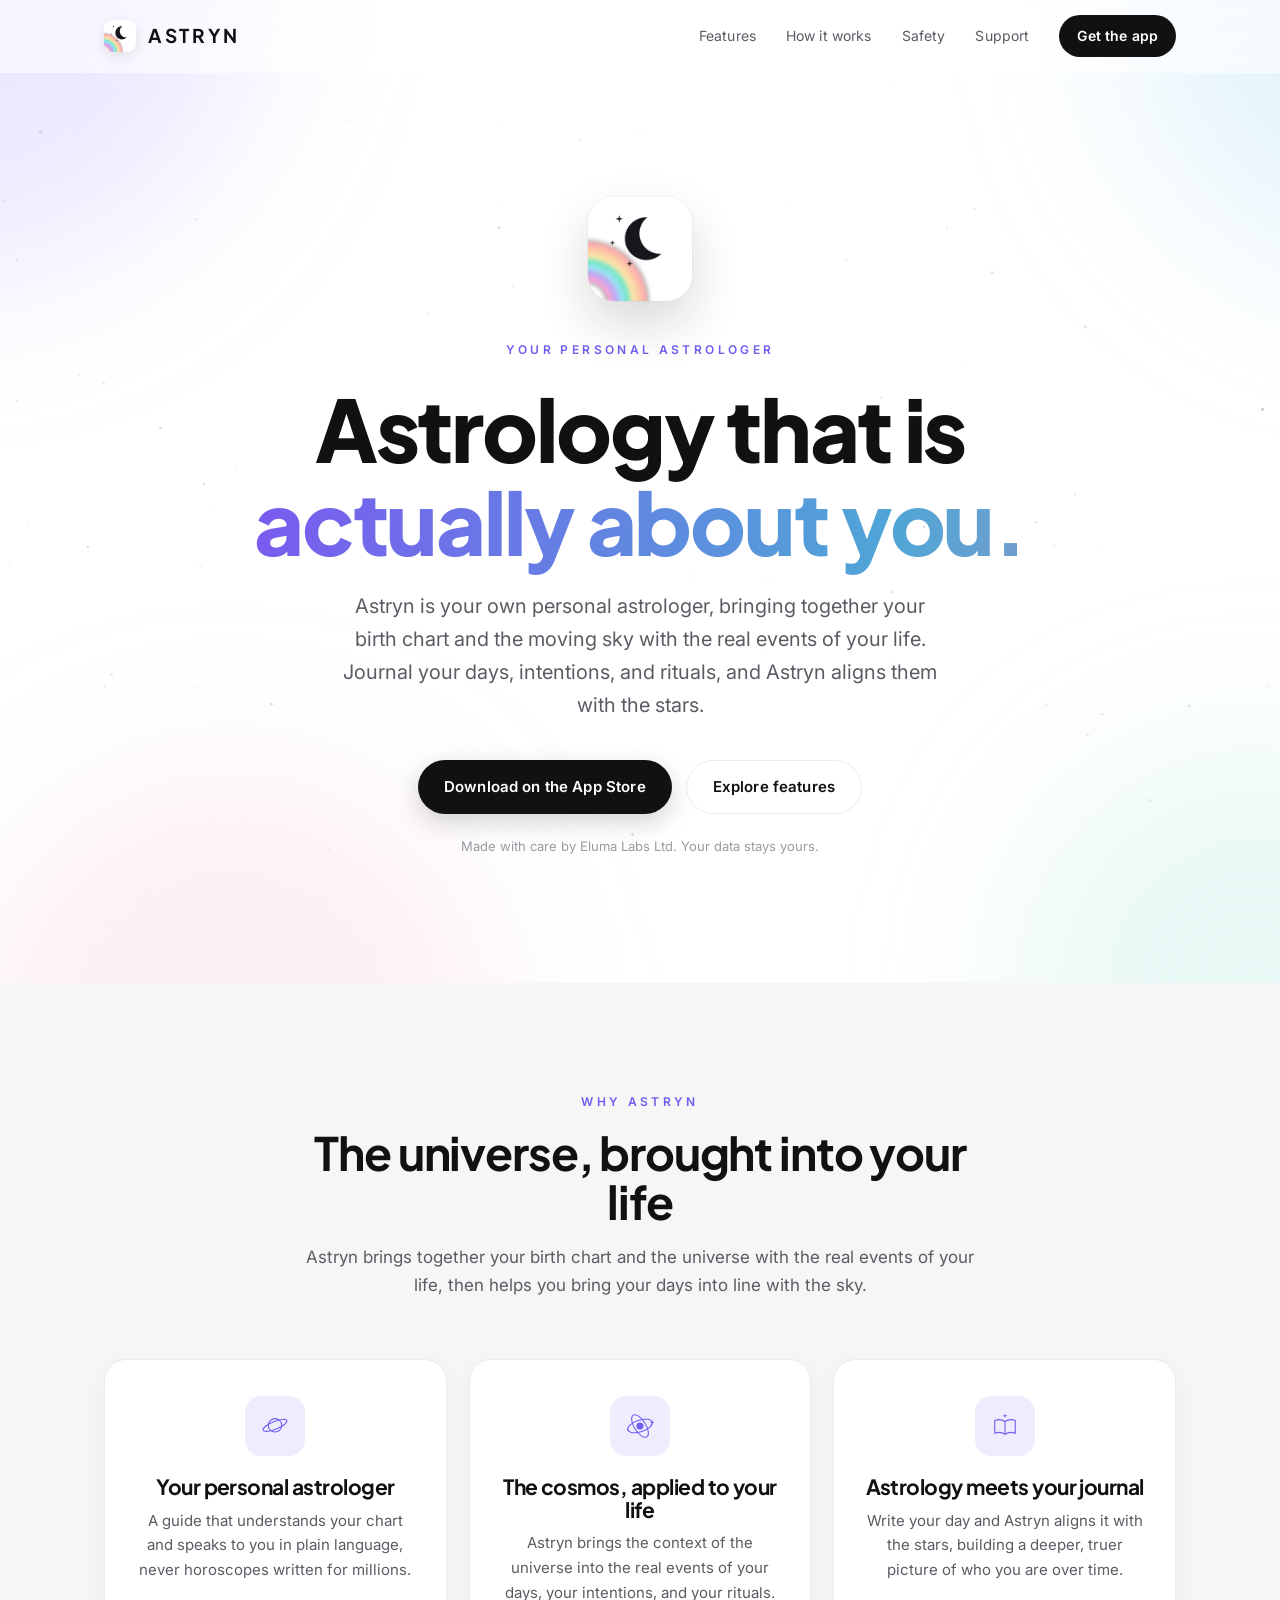
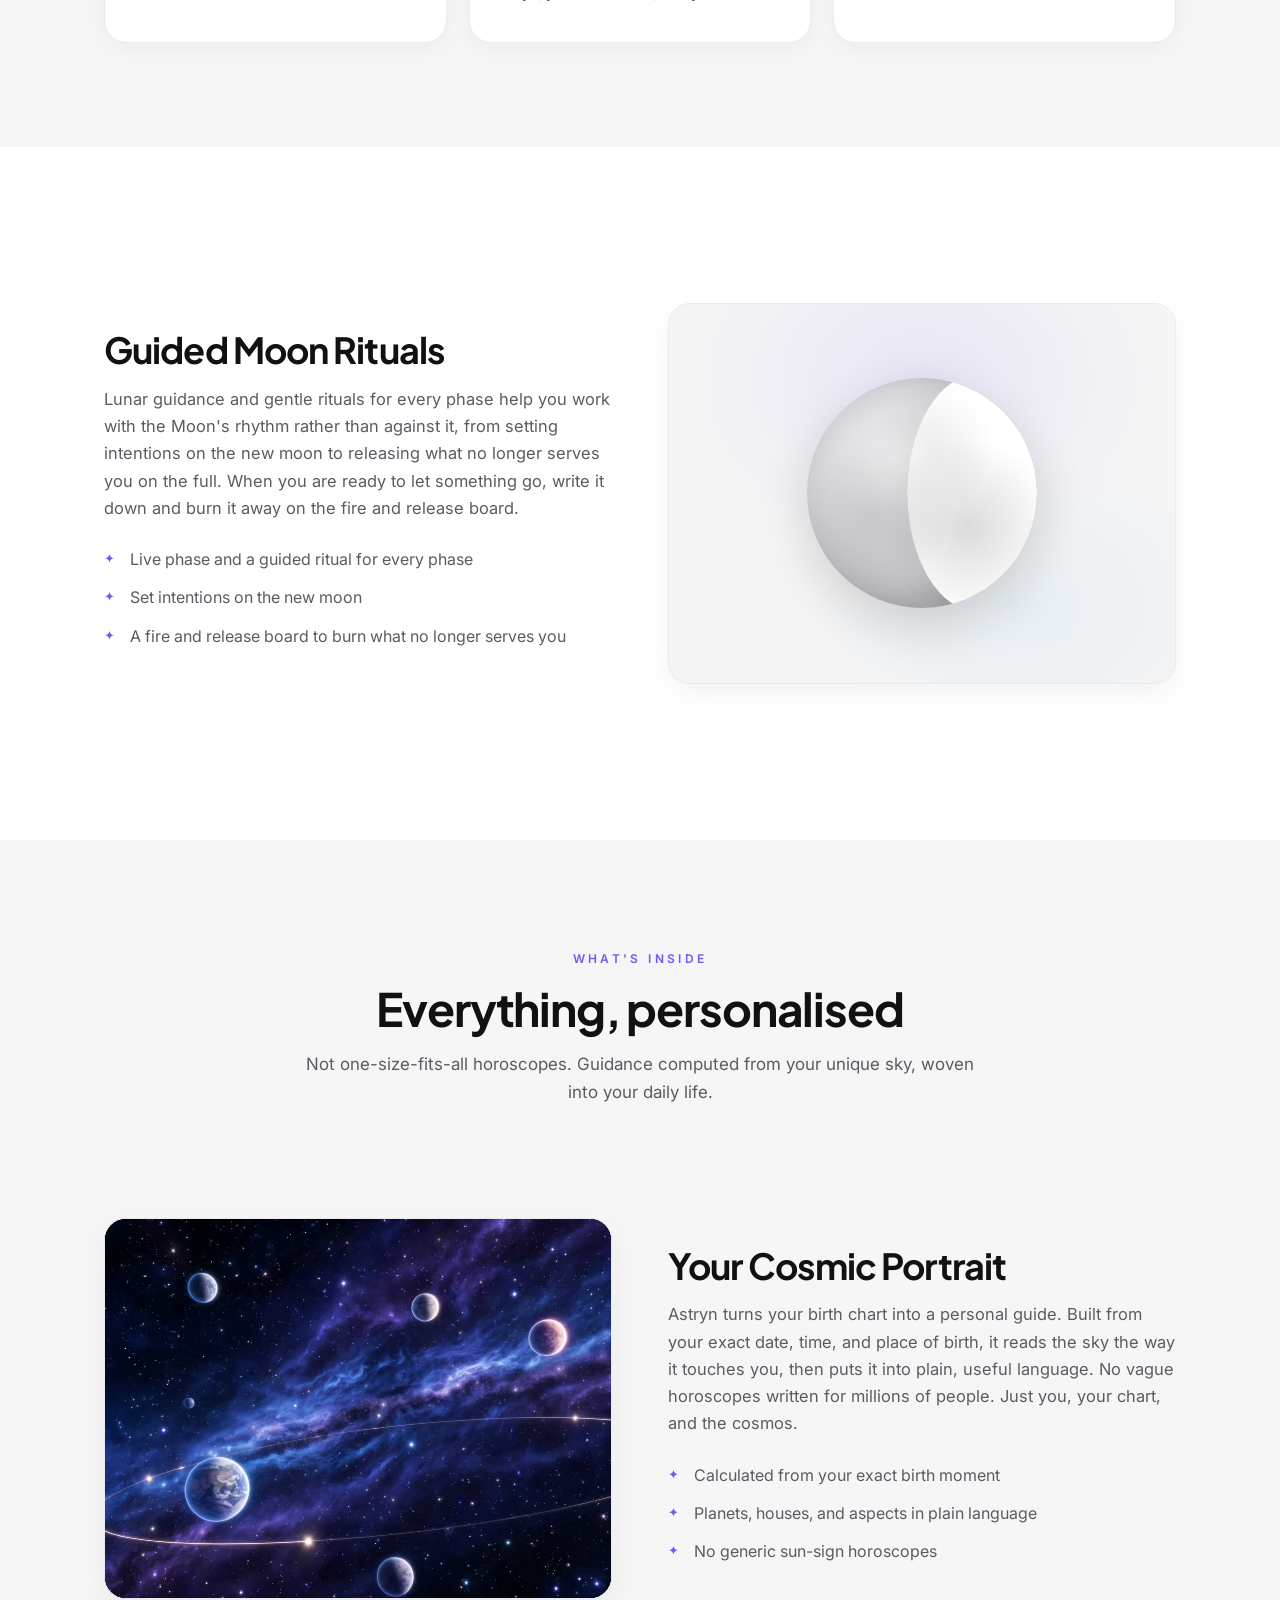
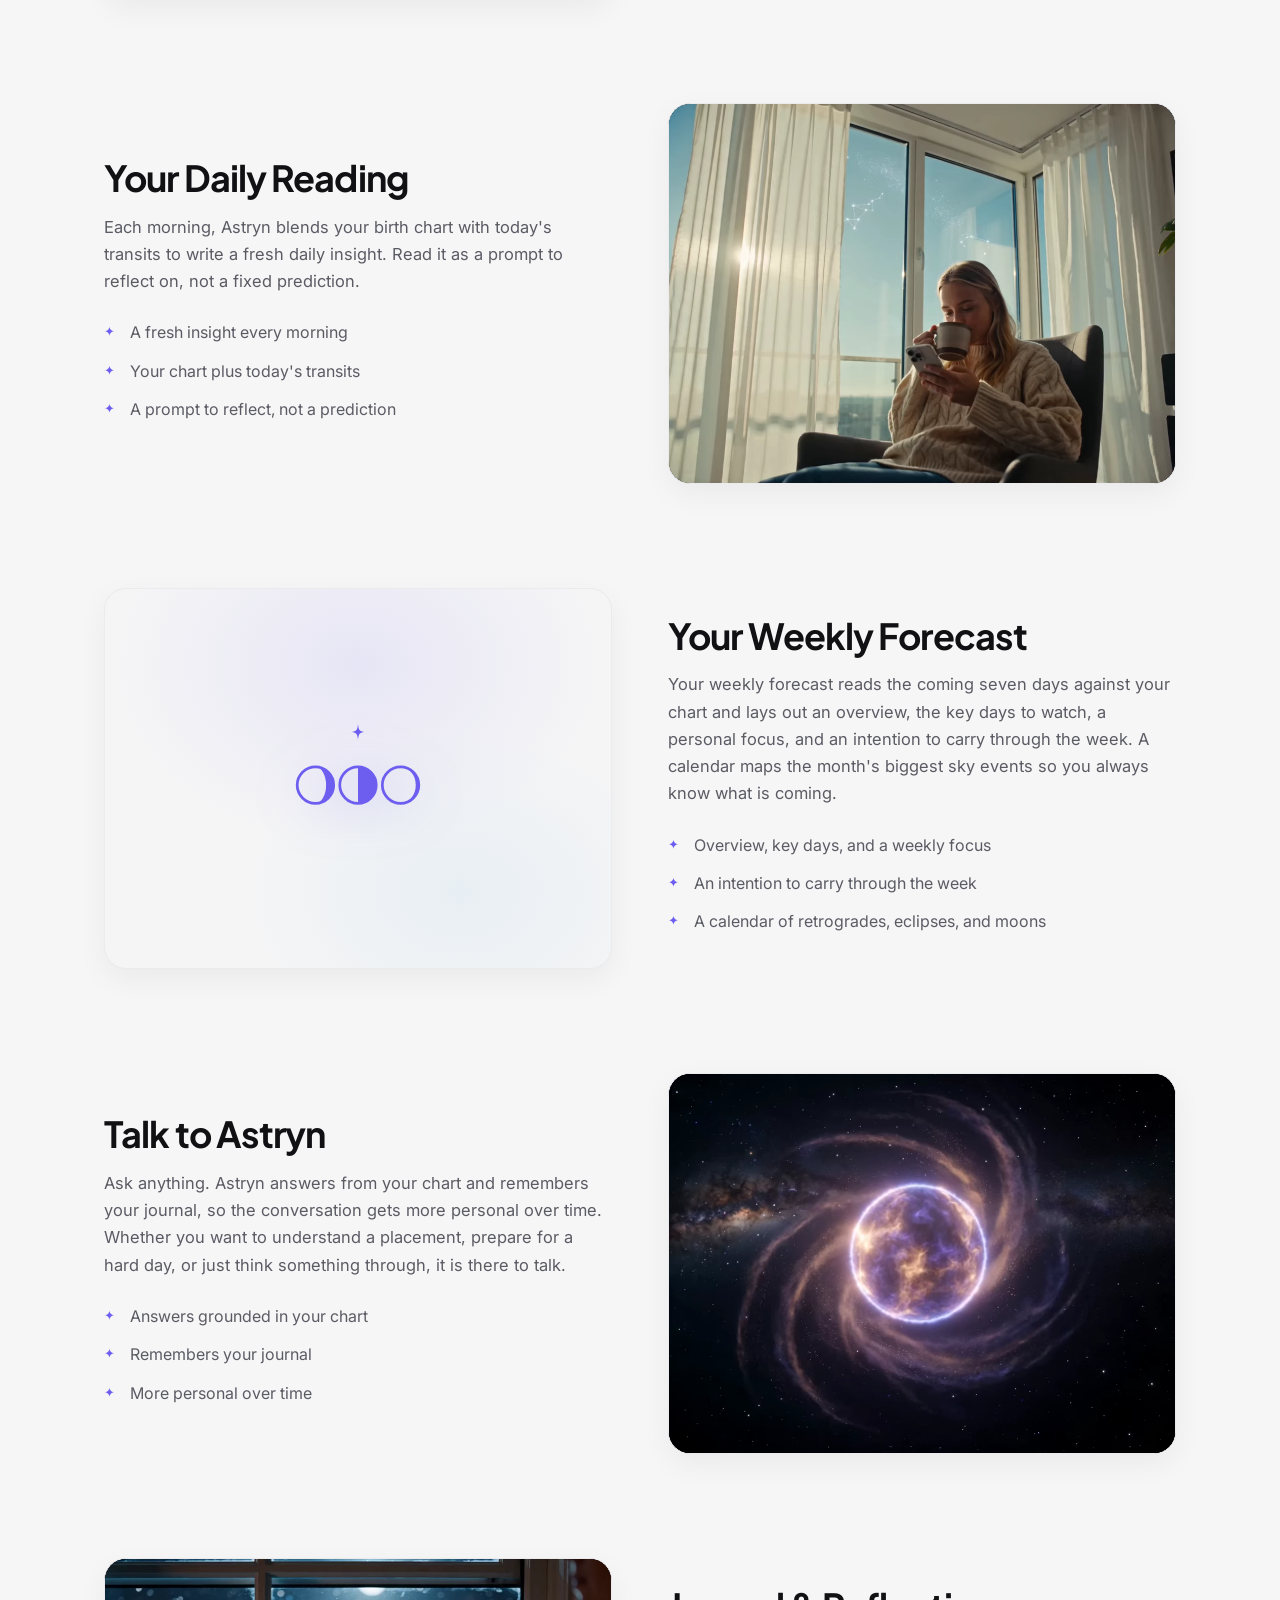
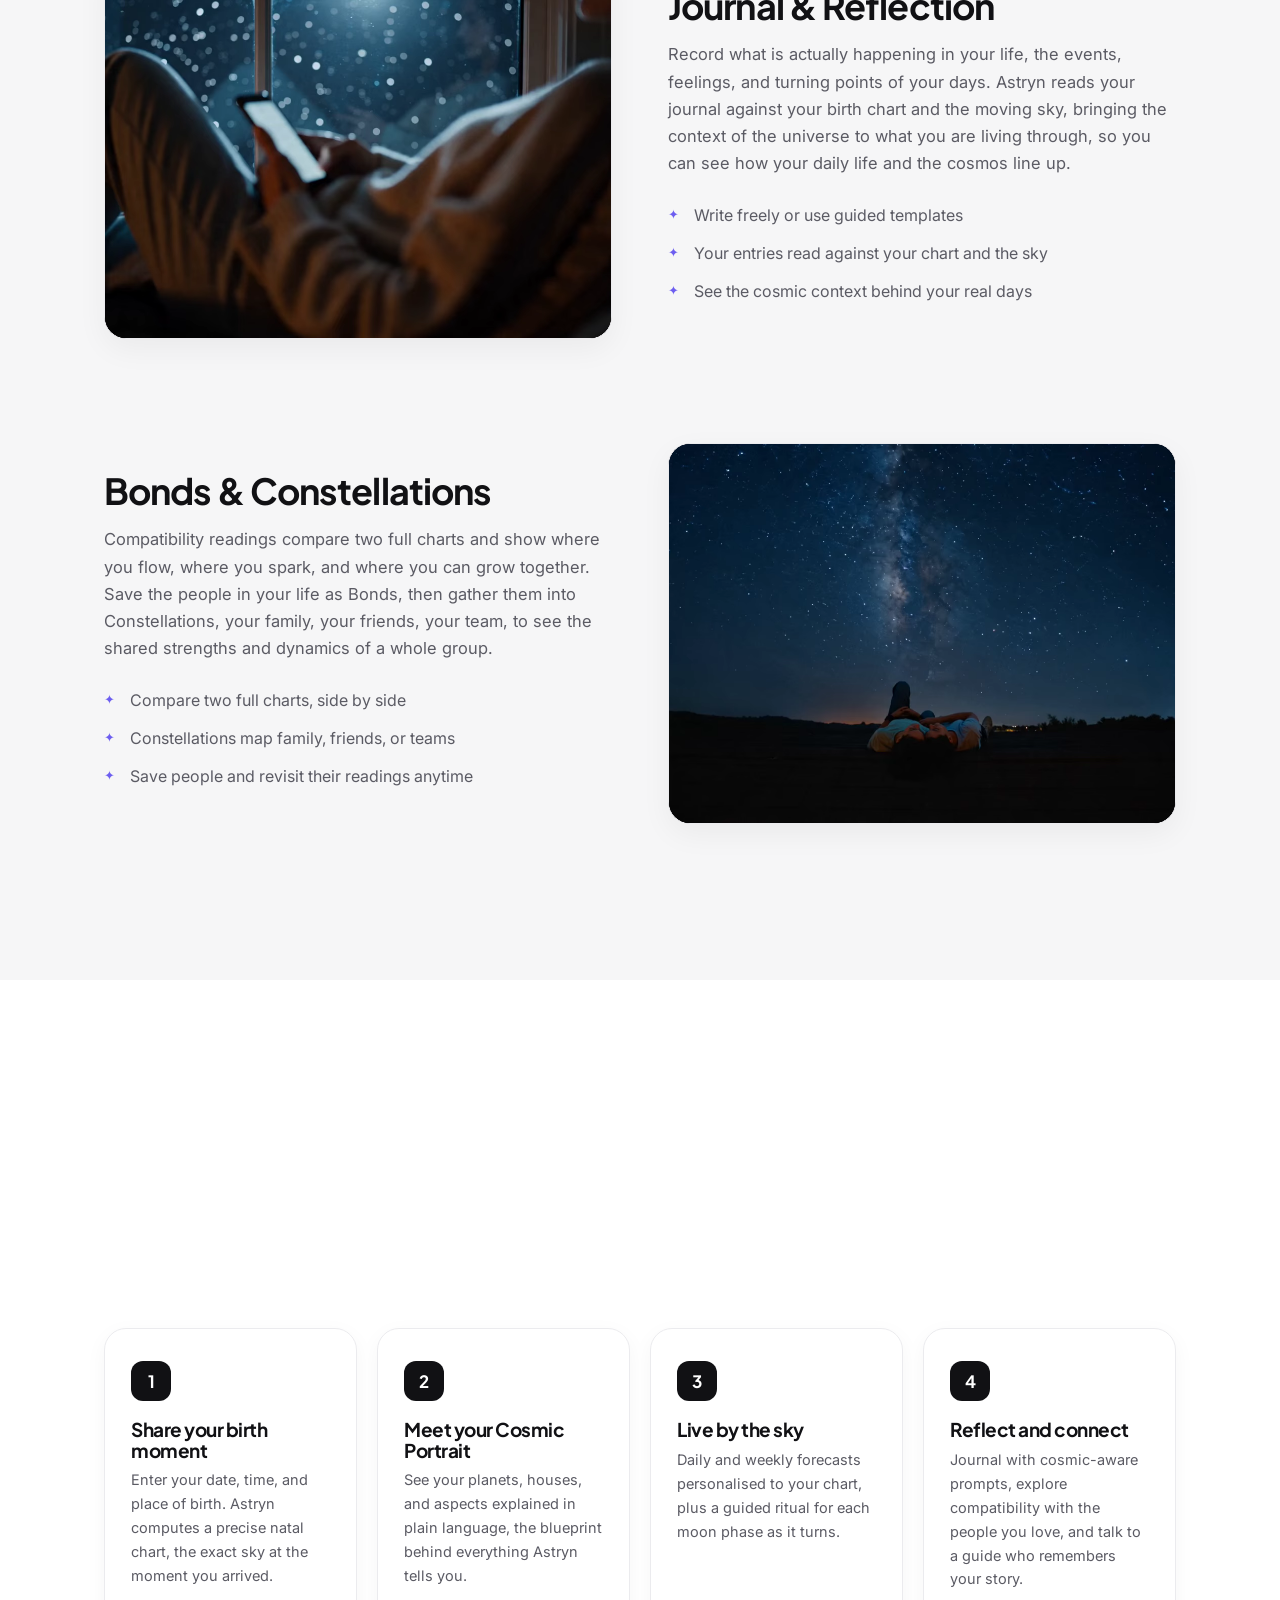
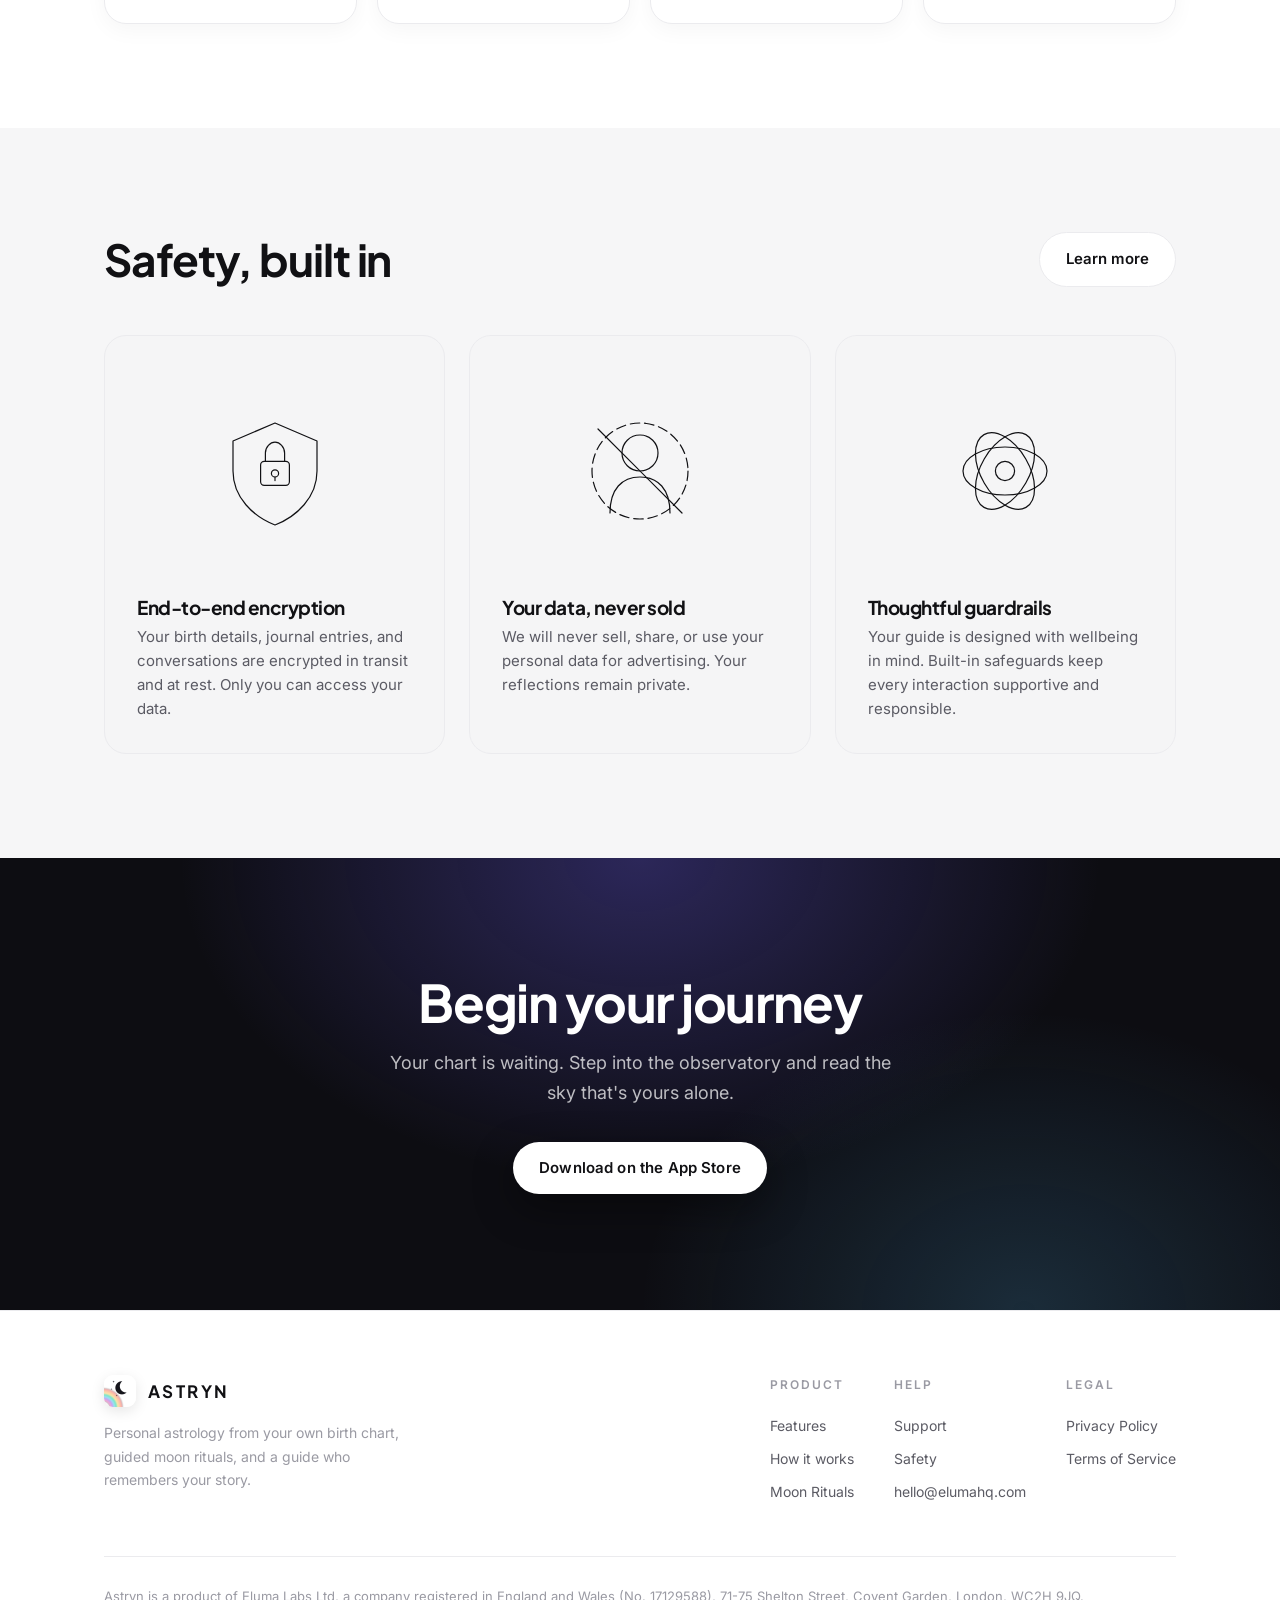
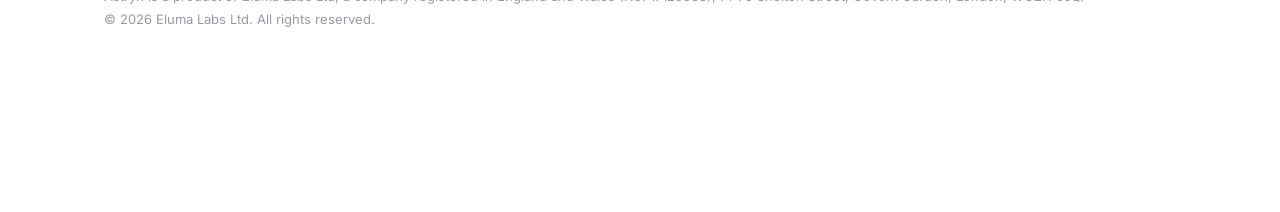
==== commit c6cd4414: "Add looping video to four more feature cards Wire photoreal Runway clips (web WebM + MP4, poster sti" ====
--- a/index.html
+++ b/index.html
@@ -115,21 +115,13 @@
           <p>Each morning, Astryn blends your birth chart with today's transits to write a fresh daily insight. Read it as a prompt to reflect on, not a fixed prediction.</p>
           <ul><li>A fresh insight every morning</li><li>Your chart plus today's transits</li><li>A prompt to reflect, not a prediction</li></ul>
         </div>
-        <div class="feature-media"><div class="feature-art"><svg viewBox="0 0 100 100" fill="none" stroke="currentColor" stroke-width="2" stroke-linecap="round" stroke-linejoin="round">
-  <circle cx="50" cy="50" r="18"/>
-  <line x1="74" y1="50" x2="88" y2="50"/>
-  <line x1="70.8" y1="62" x2="82.9" y2="69"/>
-  <line x1="62" y1="70.8" x2="69" y2="82.9"/>
-  <line x1="50" y1="74" x2="50" y2="88"/>
-  <line x1="38" y1="70.8" x2="31" y2="82.9"/>
-  <line x1="29.2" y1="62" x2="17.1" y2="69"/>
-  <line x1="26" y1="50" x2="12" y2="50"/>
-  <line x1="29.2" y1="38" x2="17.1" y2="31"/>
-  <line x1="38" y1="29.2" x2="31" y2="17.1"/>
-  <line x1="50" y1="26" x2="50" y2="12"/>
-  <line x1="62" y1="29.2" x2="69" y2="17.1"/>
-  <line x1="70.8" y1="38" x2="82.9" y2="31"/>
-</svg></div></div>
+        <div class="feature-media has-video">
+          <img class="feature-poster" src="/media/daily-reading.jpg" alt="" aria-hidden="true"/>
+          <video class="feature-video" autoplay loop muted playsinline preload="metadata" poster="/media/daily-reading.jpg">
+            <source src="/media/daily-reading.webm" type="video/webm"/>
+            <source src="/media/daily-reading.web.mp4" type="video/mp4"/>
+          </video>
+        </div>
       </div>
 <div class="feature reveal">
         <div class="feature-text">
@@ -153,10 +145,13 @@
           <p>Ask anything. Astryn answers from your chart and remembers your journal, so the conversation gets more personal over time. Whether you want to understand a placement, prepare for a hard day, or just think something through, it is there to talk.</p>
           <ul><li>Answers grounded in your chart</li><li>Remembers your journal</li><li>More personal over time</li></ul>
         </div>
-        <div class="feature-media"><div class="feature-art"><svg viewBox="0 0 100 100" fill="none" stroke="currentColor" stroke-width="2" stroke-linecap="round" stroke-linejoin="round">
-  <path d="M28 24 H72 A12 12 0 0 1 84 36 V56 A12 12 0 0 1 72 68 H46 L30 82 V68 H28 A12 12 0 0 1 16 56 V36 A12 12 0 0 1 28 24 Z"/>
-  <path d="M50 38 C51.2 46 53 47.8 61 49 C53 50.2 51.2 52 50 60 C48.8 52 47 50.2 39 49 C47 47.8 48.8 46 50 38 Z" fill="currentColor" stroke="none"/>
-</svg></div></div>
+        <div class="feature-media has-video">
+          <img class="feature-poster" src="/media/talk-to-astryn.jpg" alt="" aria-hidden="true"/>
+          <video class="feature-video" autoplay loop muted playsinline preload="metadata" poster="/media/talk-to-astryn.jpg">
+            <source src="/media/talk-to-astryn.webm" type="video/webm"/>
+            <source src="/media/talk-to-astryn.web.mp4" type="video/mp4"/>
+          </video>
+        </div>
       </div>
 <div class="feature reveal">
         <div class="feature-text">
@@ -164,11 +159,13 @@
           <p>Record what is actually happening in your life, the events, feelings, and turning points of your days. Astryn reads your journal against your birth chart and the moving sky, bringing the context of the universe to what you are living through, so you can see how your daily life and the cosmos line up.</p>
           <ul><li>Write freely or use guided templates</li><li>Your entries read against your chart and the sky</li><li>See the cosmic context behind your real days</li></ul>
         </div>
-        <div class="feature-media"><div class="feature-art"><svg viewBox="0 0 100 100" fill="none" stroke="currentColor" stroke-width="2" stroke-linecap="round" stroke-linejoin="round">
-  <path d="M50 36 C42 30 28 29 18 33 L18 73 C28 69 42 70 50 76 C58 70 72 69 82 73 L82 33 C72 29 58 30 50 36 Z"/>
-  <line x1="50" y1="36" x2="50" y2="76"/>
-  <path d="M50 10 C50.8 16 52 17.2 58 18 C52 18.8 50.8 20 50 26 C49.2 20 48 18.8 42 18 C48 17.2 49.2 16 50 10 Z" fill="currentColor" stroke="none"/>
-</svg></div></div>
+        <div class="feature-media has-video">
+          <img class="feature-poster" src="/media/journal.jpg" alt="" aria-hidden="true"/>
+          <video class="feature-video" autoplay loop muted playsinline preload="metadata" poster="/media/journal.jpg">
+            <source src="/media/journal.webm" type="video/webm"/>
+            <source src="/media/journal.web.mp4" type="video/mp4"/>
+          </video>
+        </div>
       </div>
 <div class="feature reveal">
         <div class="feature-text">
@@ -176,15 +173,13 @@
           <p>Compatibility readings compare two full charts and show where you flow, where you spark, and where you can grow together. Save the people in your life as Bonds, then gather them into Constellations, your family, your friends, your team, to see the shared strengths and dynamics of a whole group.</p>
           <ul><li>Compare two full charts, side by side</li><li>Constellations map family, friends, or teams</li><li>Save people and revisit their readings anytime</li></ul>
         </div>
-        <div class="feature-media"><div class="feature-art"><svg viewBox="0 0 100 100" fill="none" stroke="currentColor" stroke-width="2" stroke-linecap="round" stroke-linejoin="round">
-  <polyline points="18,68 38,34 60,52 82,24"/>
-  <line x1="38" y1="34" x2="52" y2="80"/>
-  <circle cx="18" cy="68" r="3.2" fill="currentColor" stroke="none"/>
-  <circle cx="38" cy="34" r="3.6" fill="currentColor" stroke="none"/>
-  <circle cx="60" cy="52" r="3.2" fill="currentColor" stroke="none"/>
-  <circle cx="82" cy="24" r="3.6" fill="currentColor" stroke="none"/>
-  <circle cx="52" cy="80" r="3.2" fill="currentColor" stroke="none"/>
-</svg></div></div>
+        <div class="feature-media has-video">
+          <img class="feature-poster" src="/media/bonds.jpg" alt="" aria-hidden="true"/>
+          <video class="feature-video" autoplay loop muted playsinline preload="metadata" poster="/media/bonds.jpg">
+            <source src="/media/bonds.webm" type="video/webm"/>
+            <source src="/media/bonds.web.mp4" type="video/mp4"/>
+          </video>
+        </div>
       </div>
     </div>
   </section>
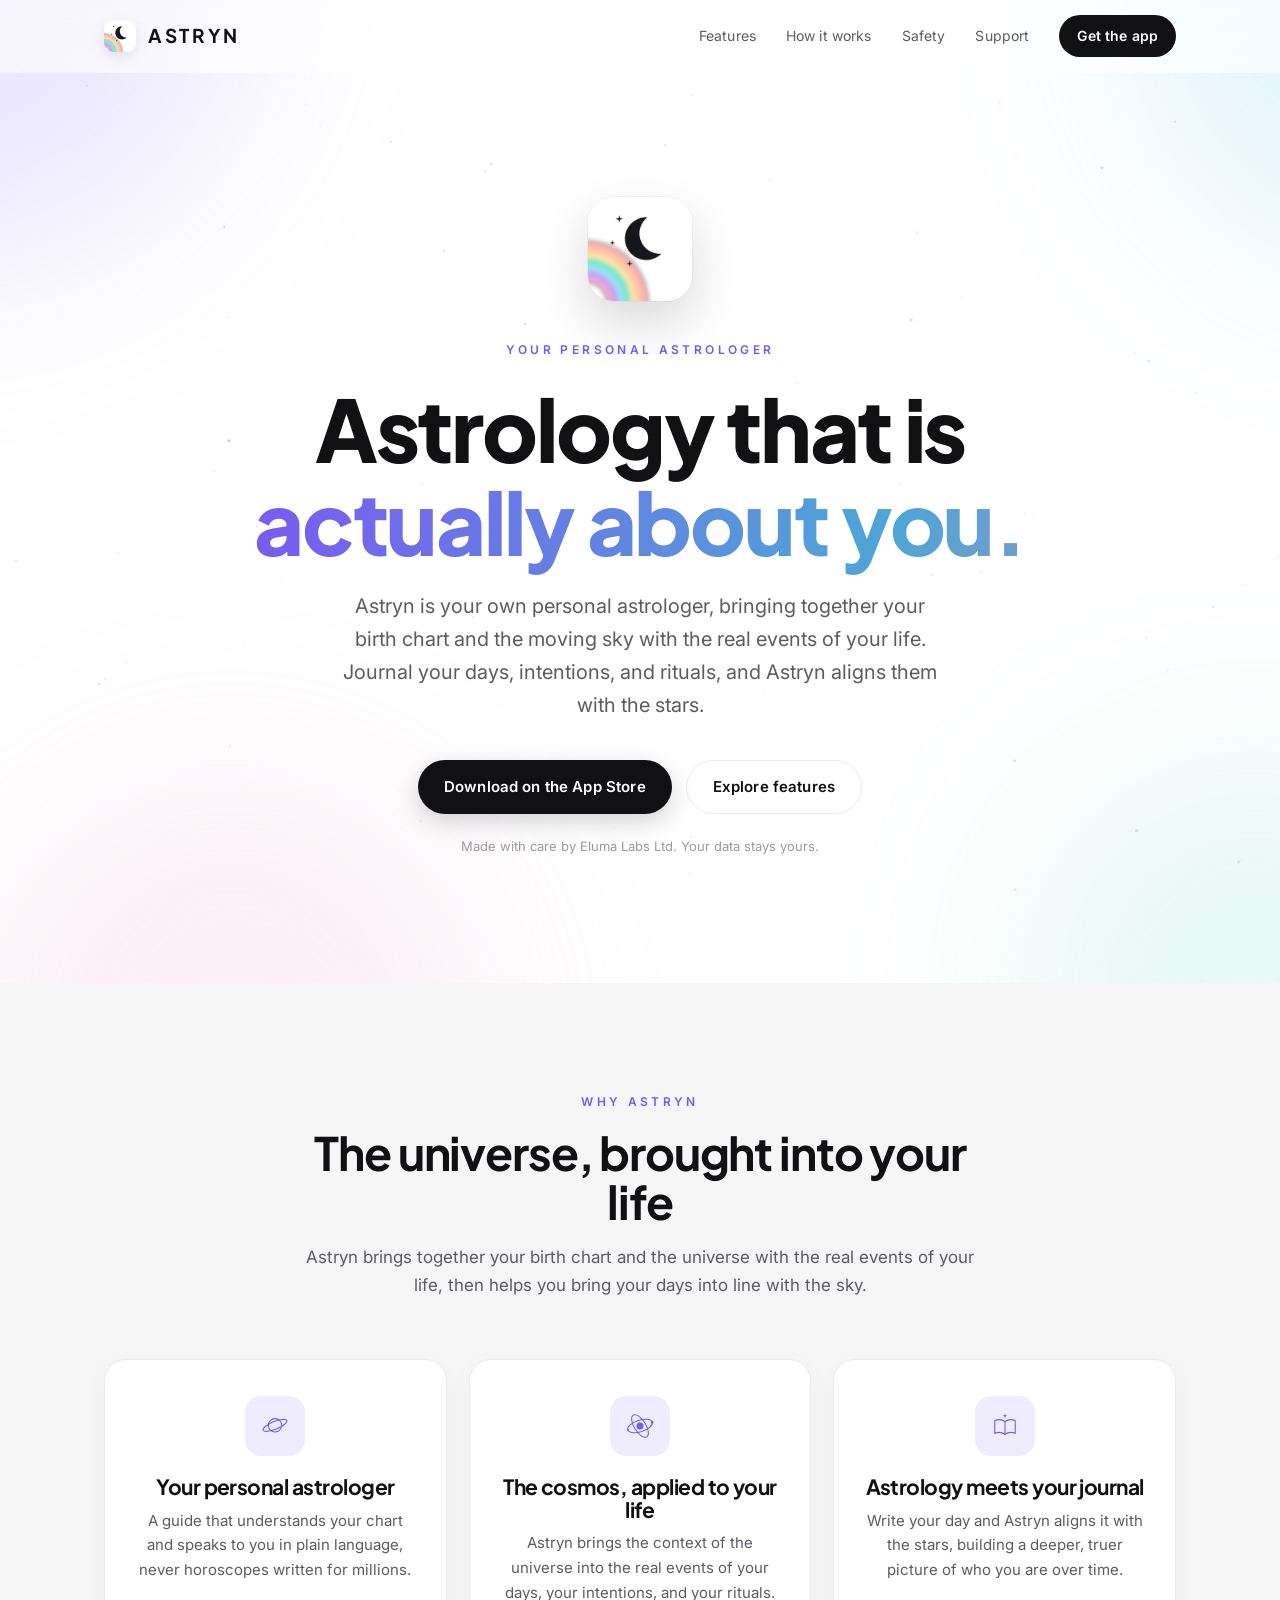
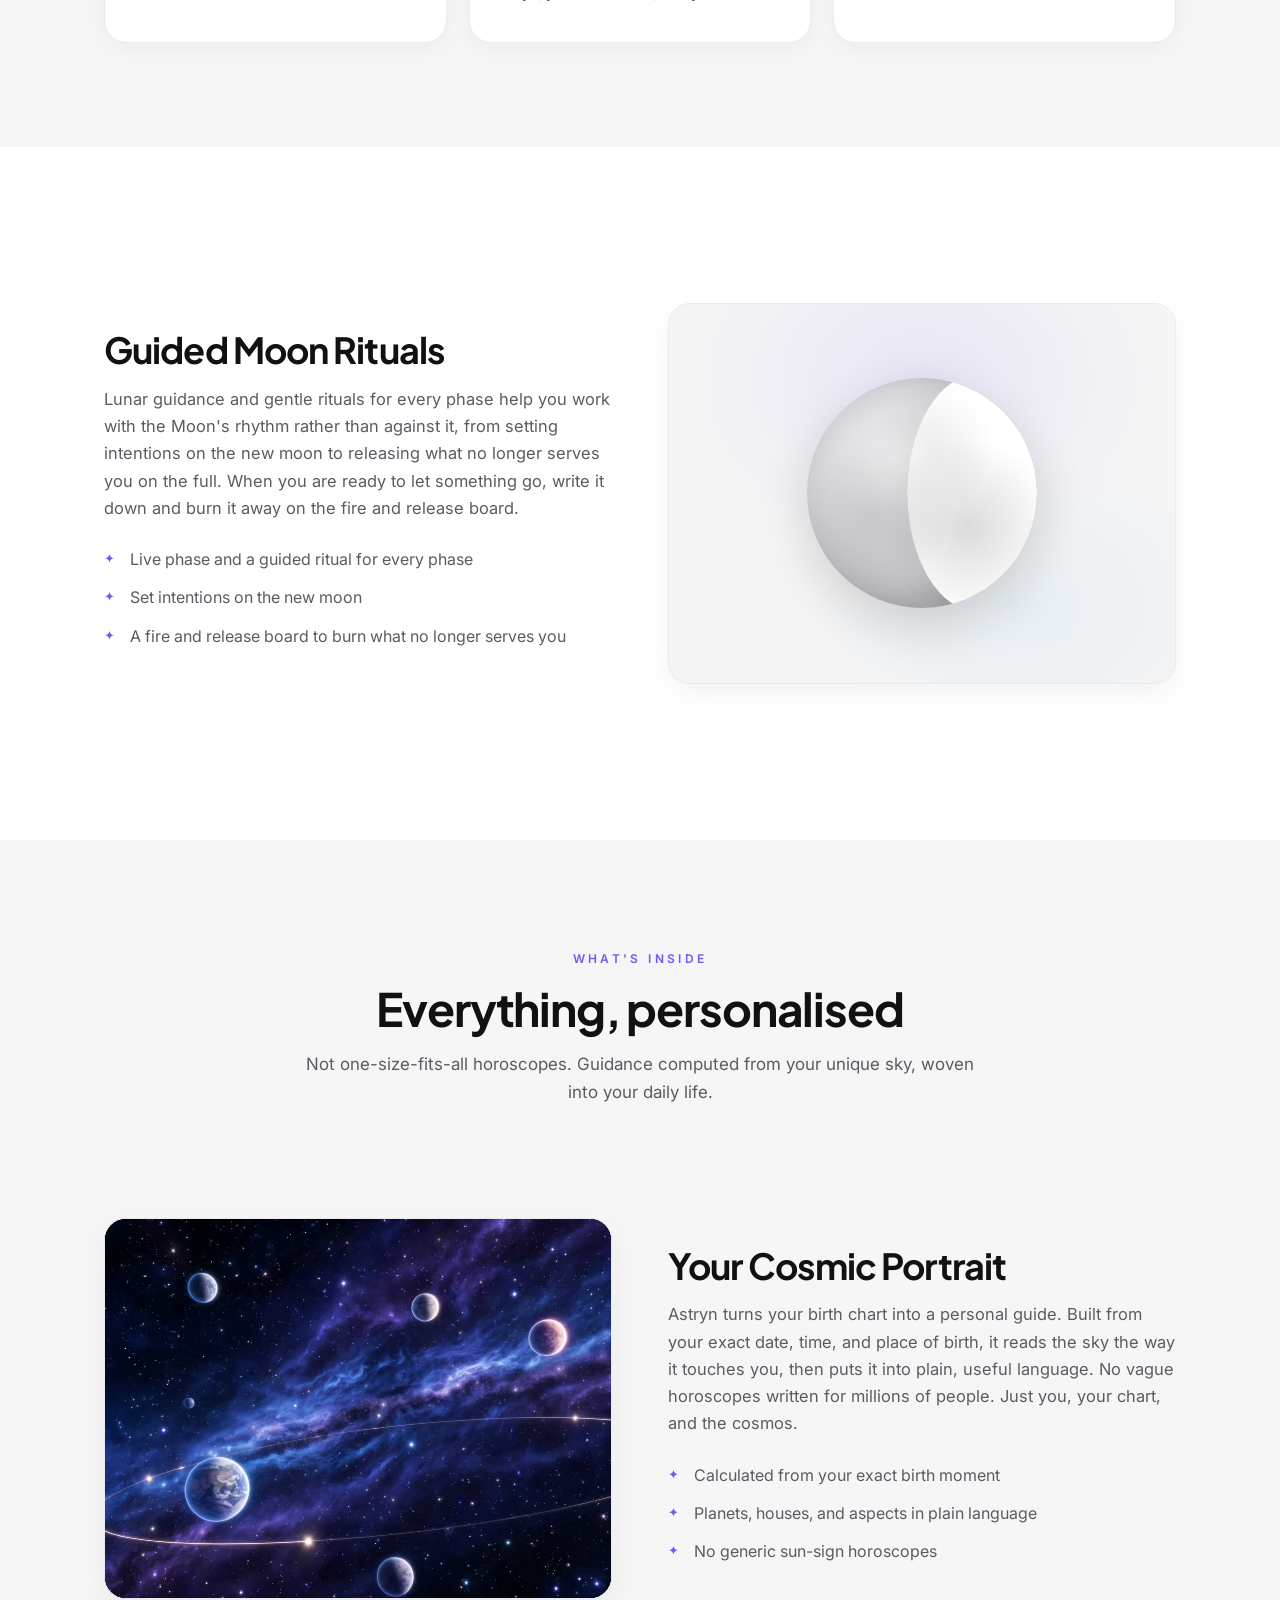
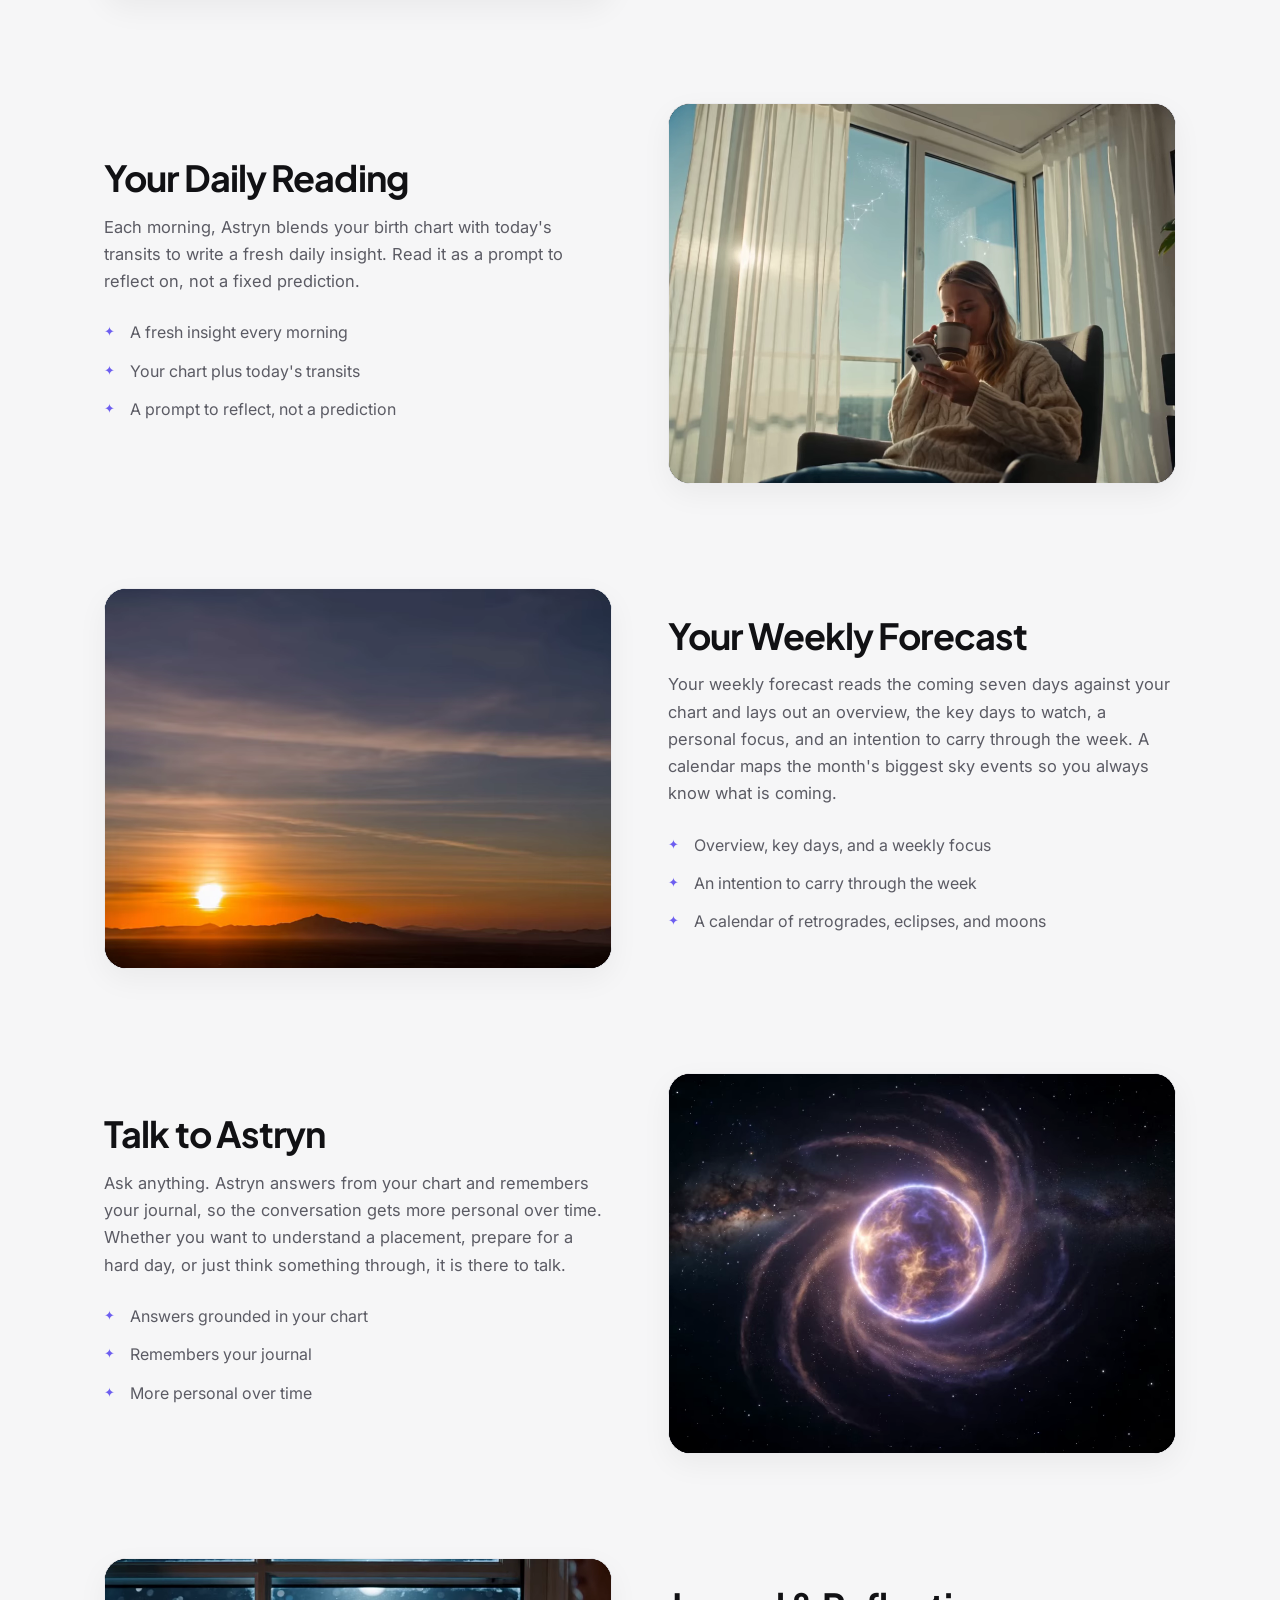
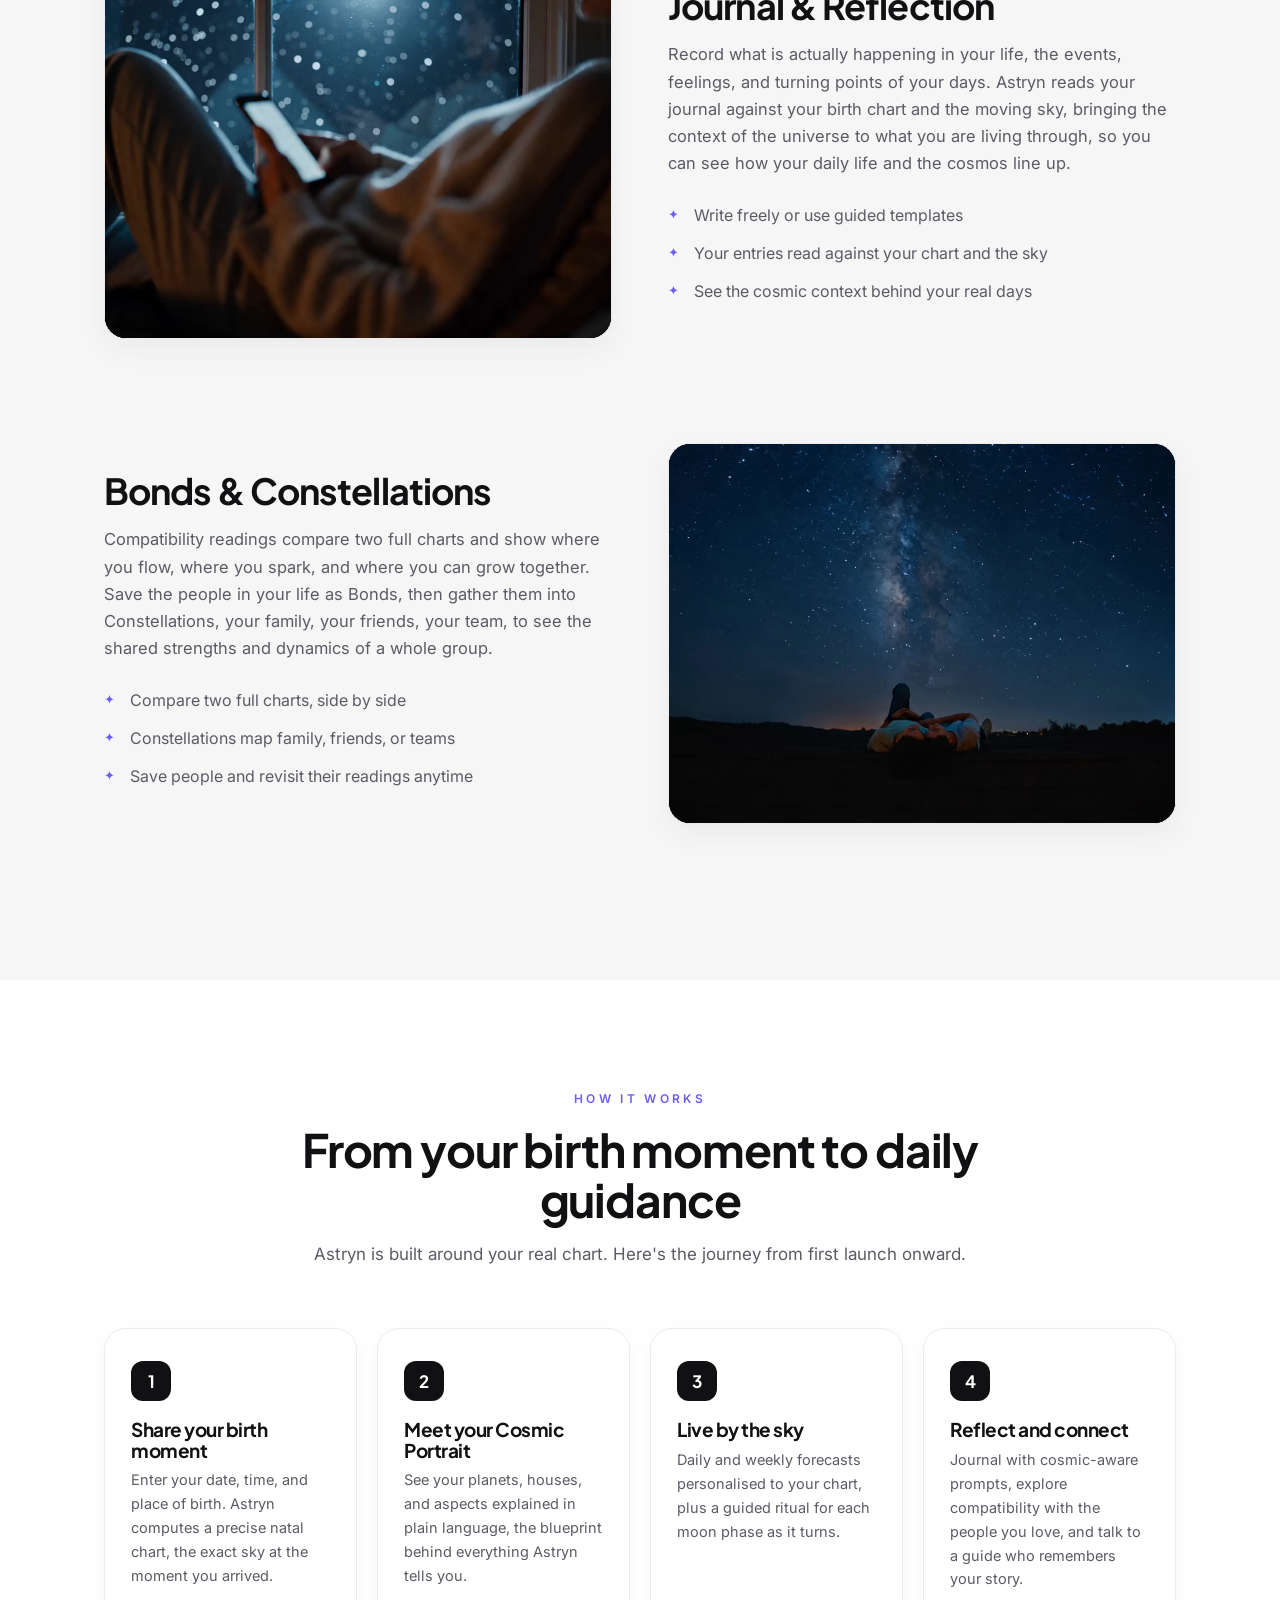
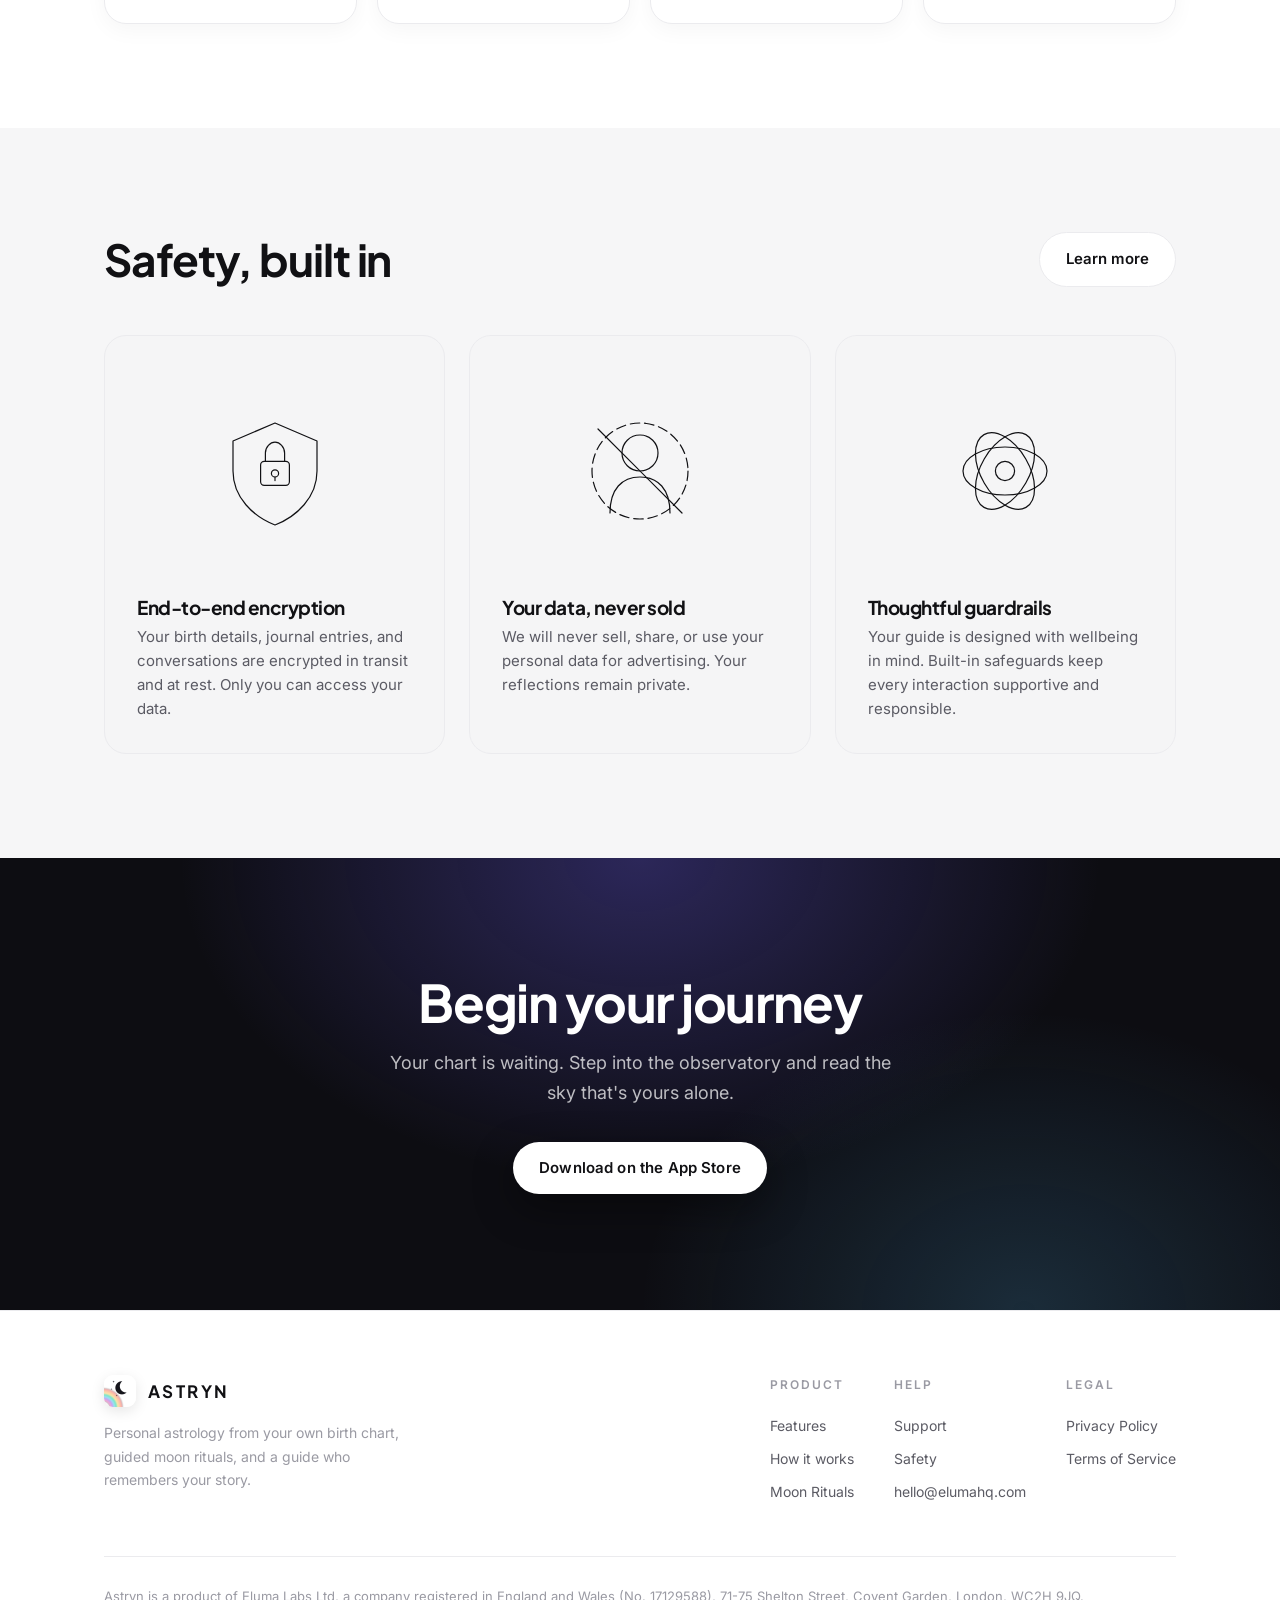
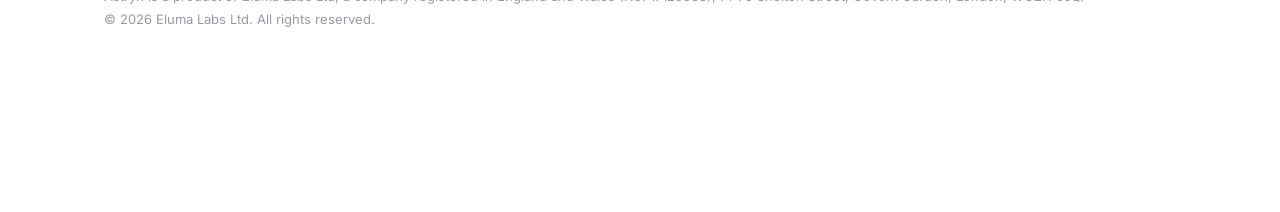
==== commit 9e6b3788: "Add time-lapse video to the Weekly Forecast card Co-authored-by: factory-droid[bot] <138933559+facto" ====
--- a/index.html
+++ b/index.html
@@ -129,15 +129,13 @@
           <p>Your weekly forecast reads the coming seven days against your chart and lays out an overview, the key days to watch, a personal focus, and an intention to carry through the week. A calendar maps the month's biggest sky events so you always know what is coming.</p>
           <ul><li>Overview, key days, and a weekly focus</li><li>An intention to carry through the week</li><li>A calendar of retrogrades, eclipses, and moons</li></ul>
         </div>
-        <div class="feature-media"><div class="feature-art"><svg viewBox="0 0 100 100" fill="none" stroke="currentColor" stroke-width="2" stroke-linecap="round" stroke-linejoin="round">
-  <circle cx="22" cy="54" r="12"/>
-  <path d="M22 42 A12 12 0 0 1 22 66 A7 12 0 0 0 22 42 Z" fill="currentColor" stroke="none"/>
-  <circle cx="50" cy="54" r="12"/>
-  <path d="M50 42 A12 12 0 0 1 50 66 Z" fill="currentColor" stroke="none"/>
-  <circle cx="78" cy="54" r="12"/>
-  <path d="M78 42 A12 12 0 0 1 78 66 A10 12 0 0 0 78 42 Z" fill="currentColor" stroke="none"/>
-  <path d="M50 14 C50.5 18 51 18.5 54 19 C51 19.5 50.5 20 50 24 C49.5 20 49 19.5 46 19 C49 18.5 49.5 18 50 14 Z" fill="currentColor" stroke="none"/>
-</svg></div></div>
+        <div class="feature-media has-video">
+          <img class="feature-poster" src="/media/weekly-forecast.jpg" alt="" aria-hidden="true"/>
+          <video class="feature-video" autoplay loop muted playsinline preload="metadata" poster="/media/weekly-forecast.jpg">
+            <source src="/media/weekly-forecast.webm" type="video/webm"/>
+            <source src="/media/weekly-forecast.web.mp4" type="video/mp4"/>
+          </video>
+        </div>
       </div>
 <div class="feature reveal">
         <div class="feature-text">
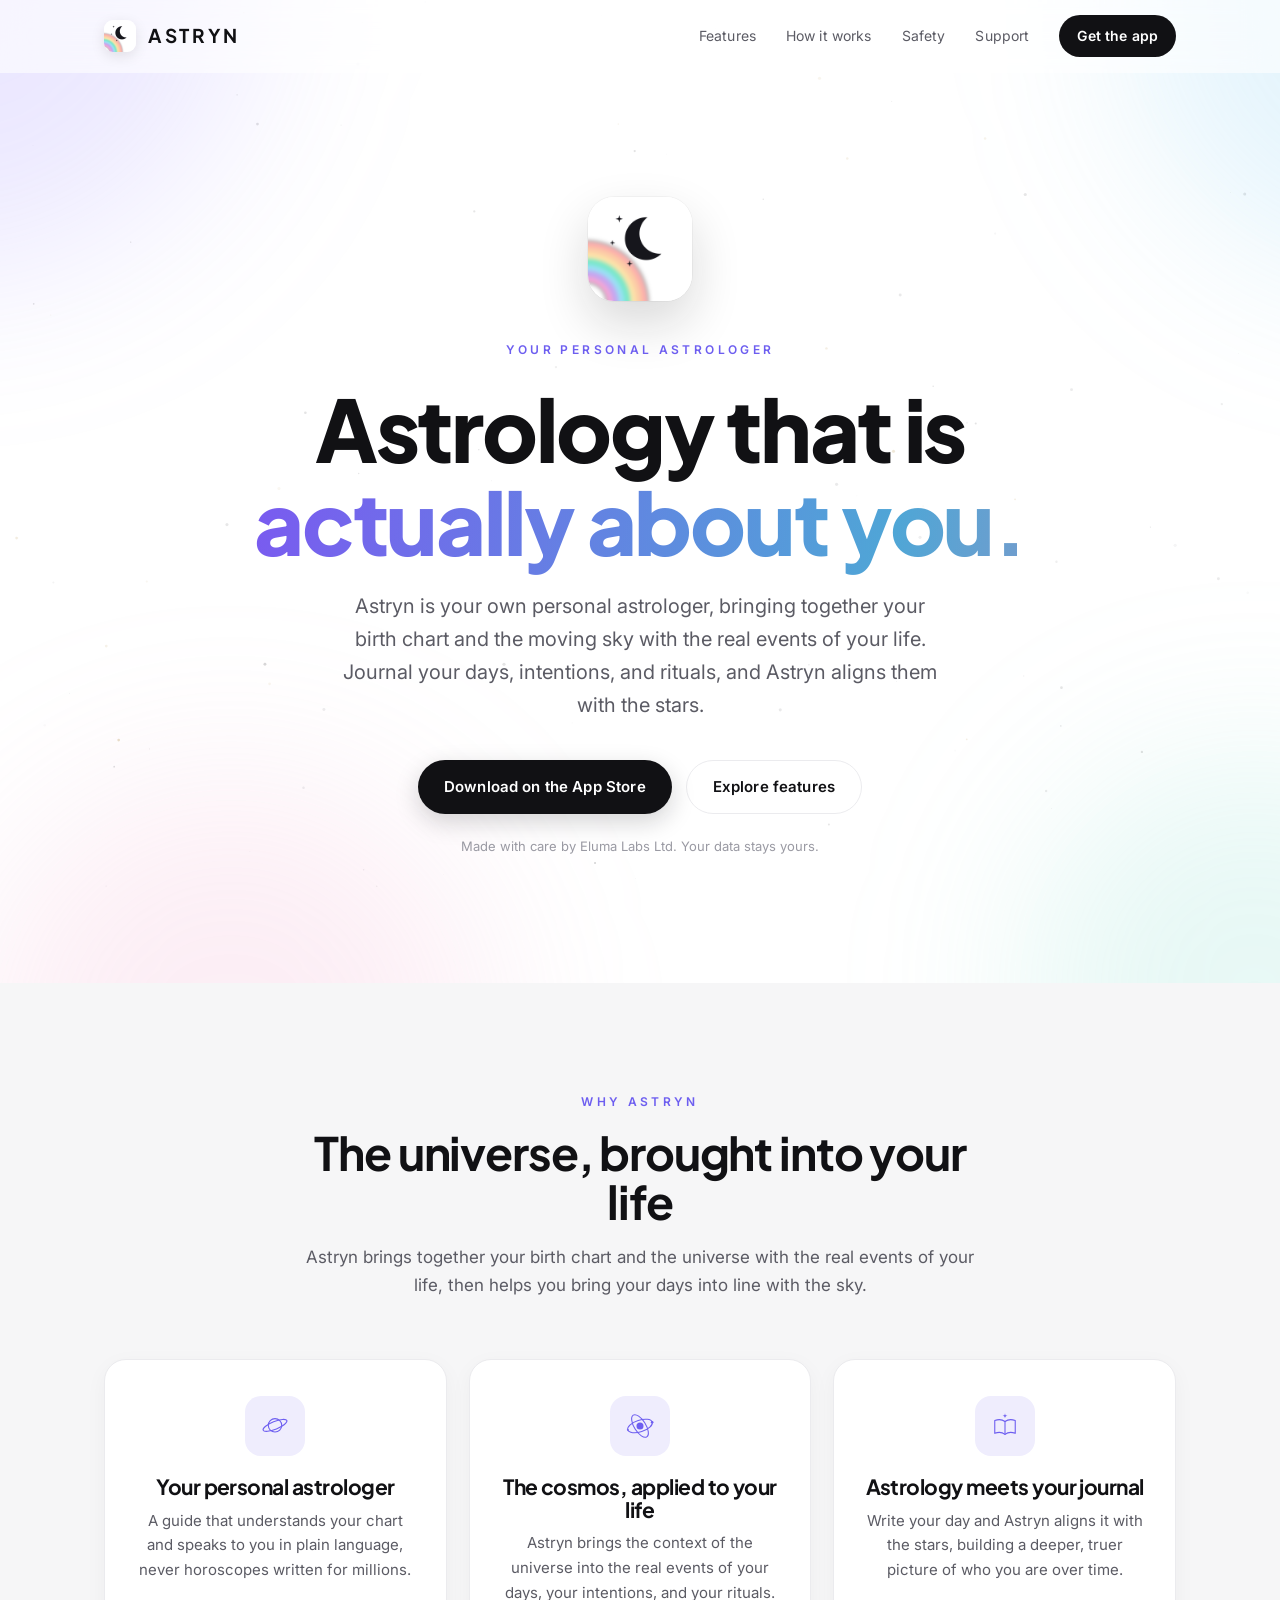
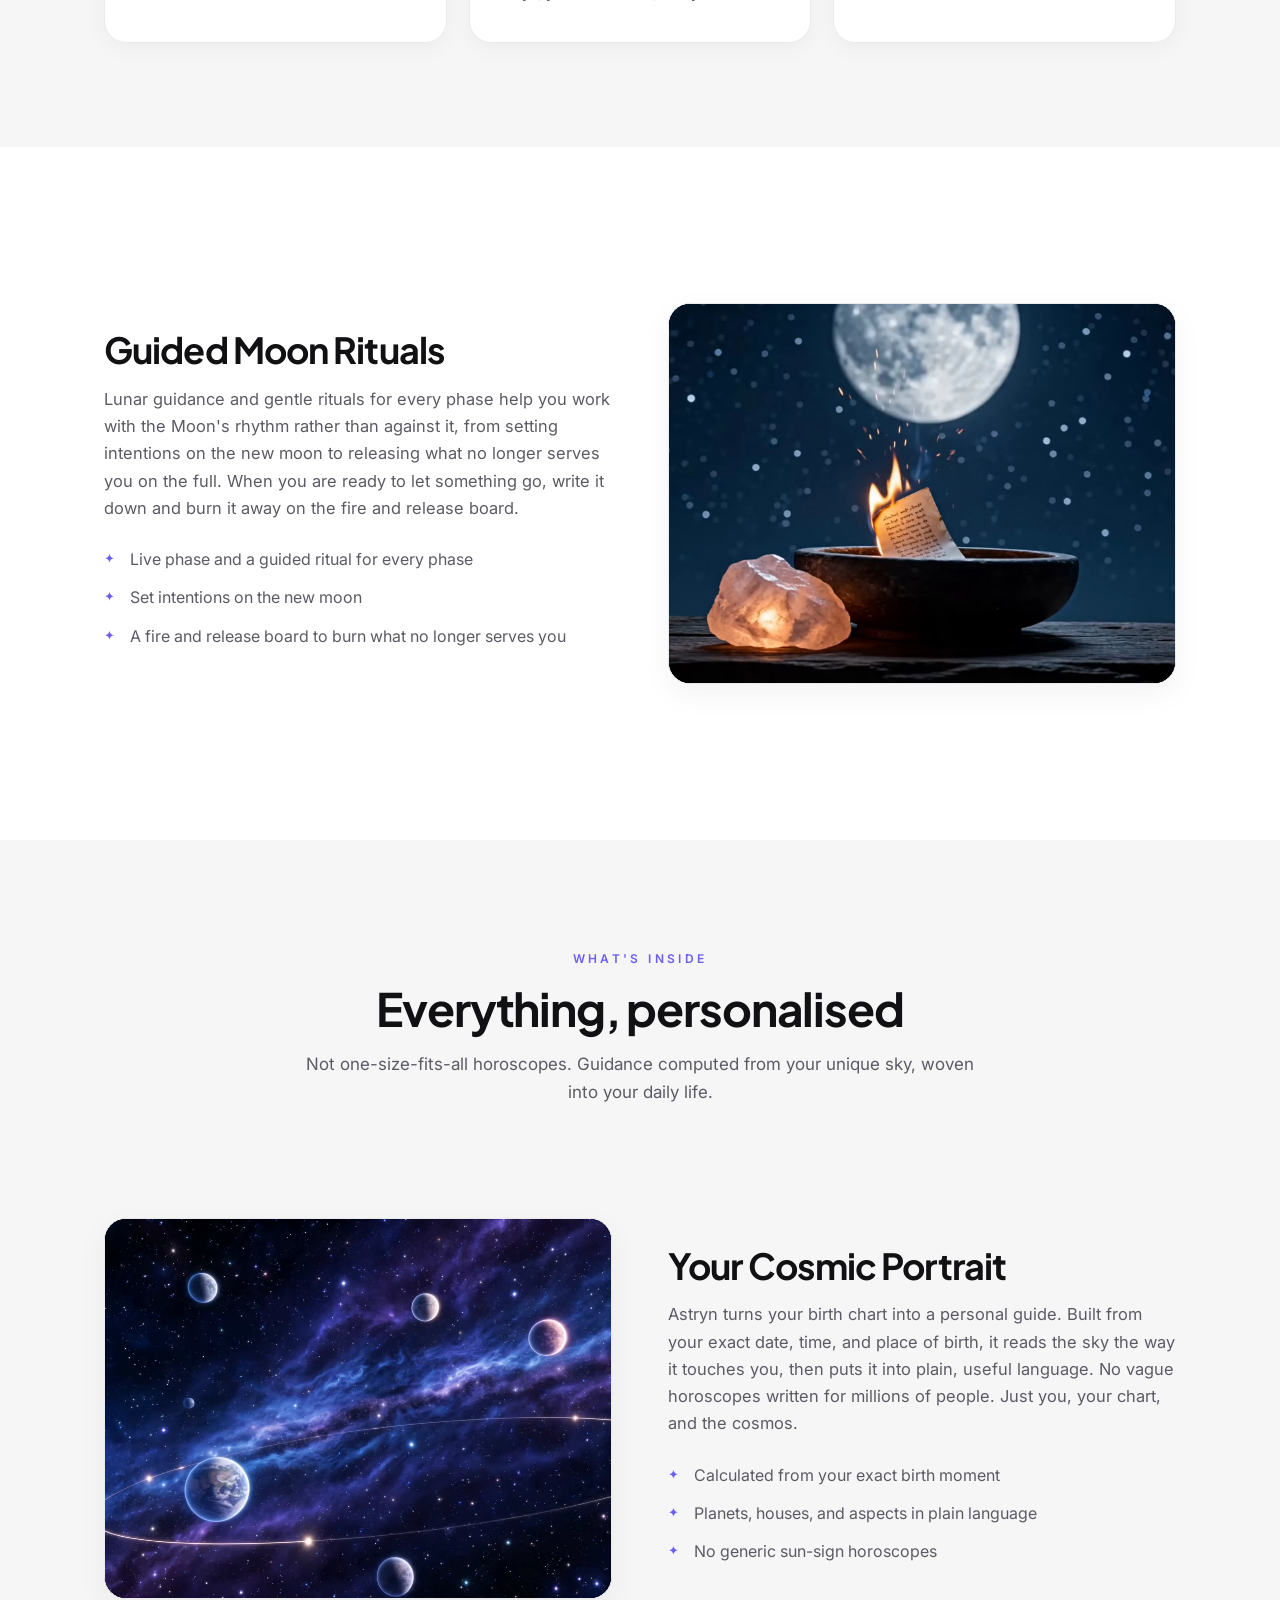
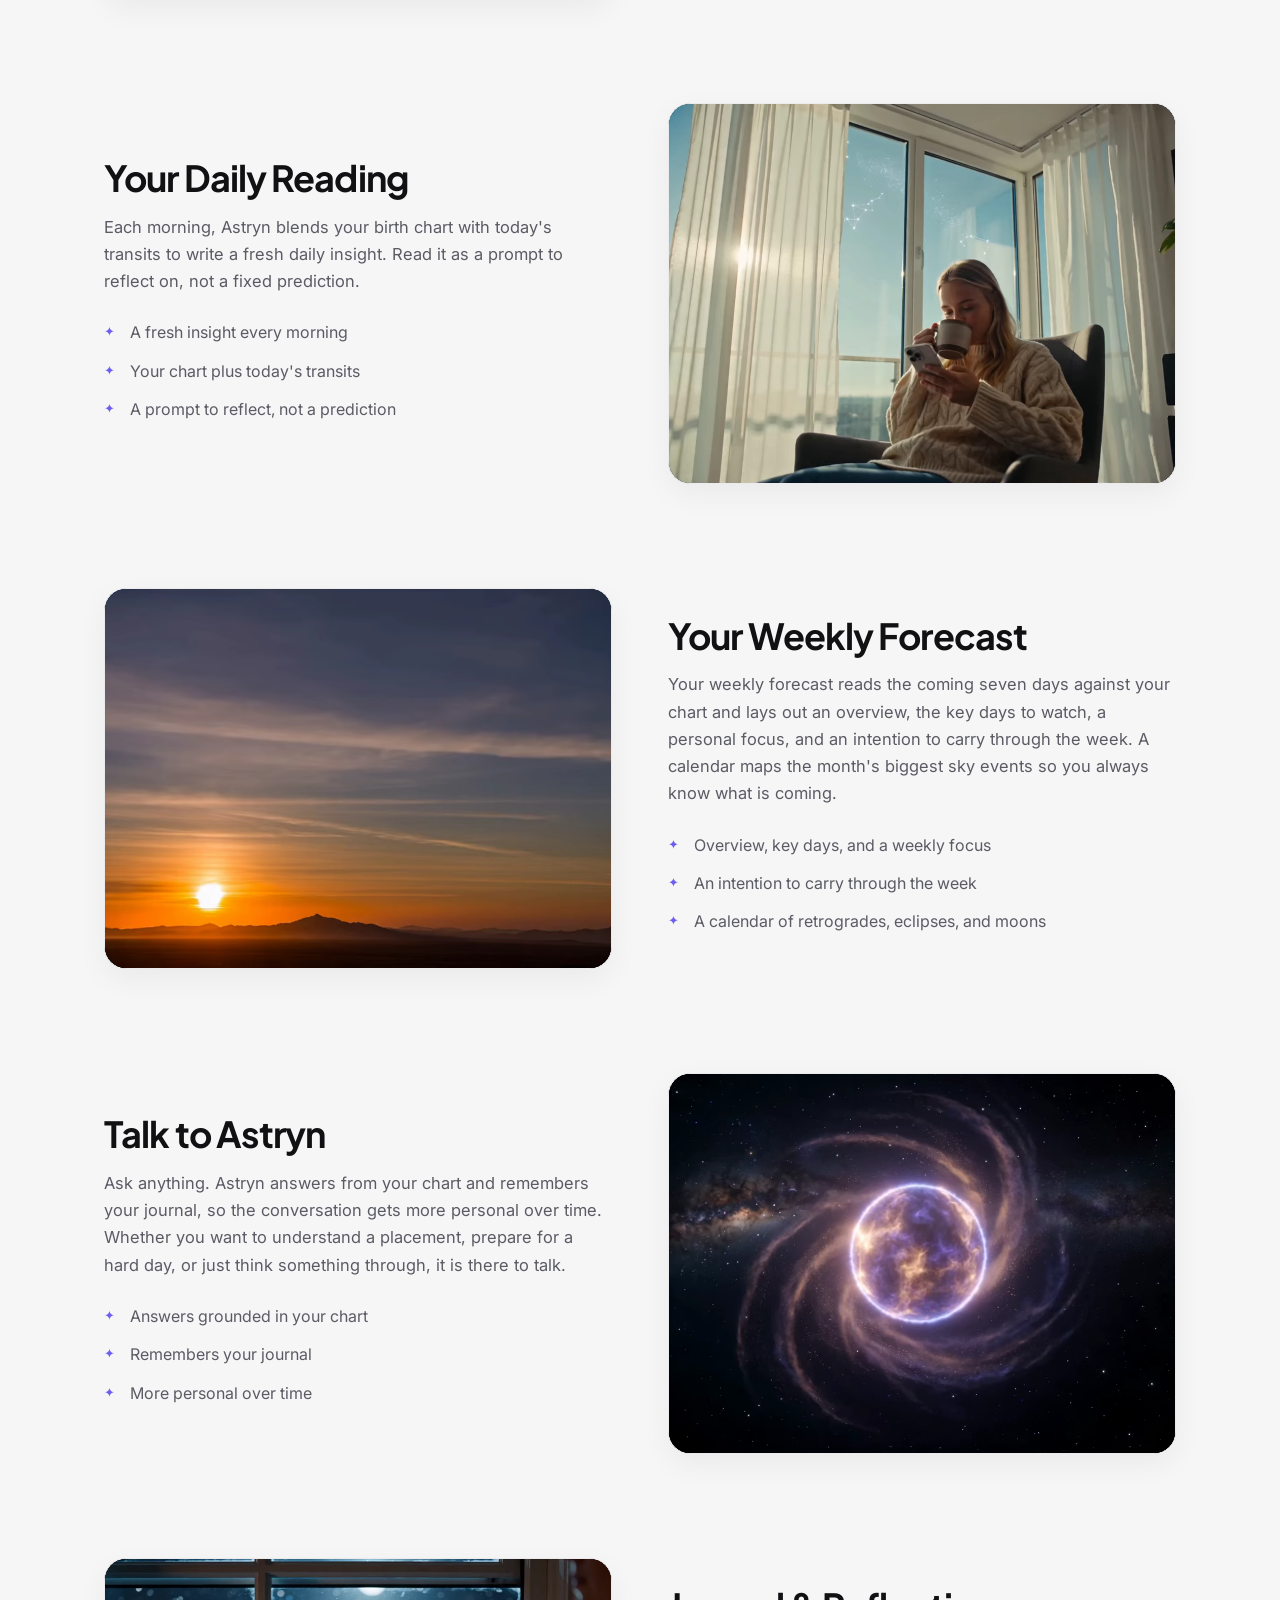
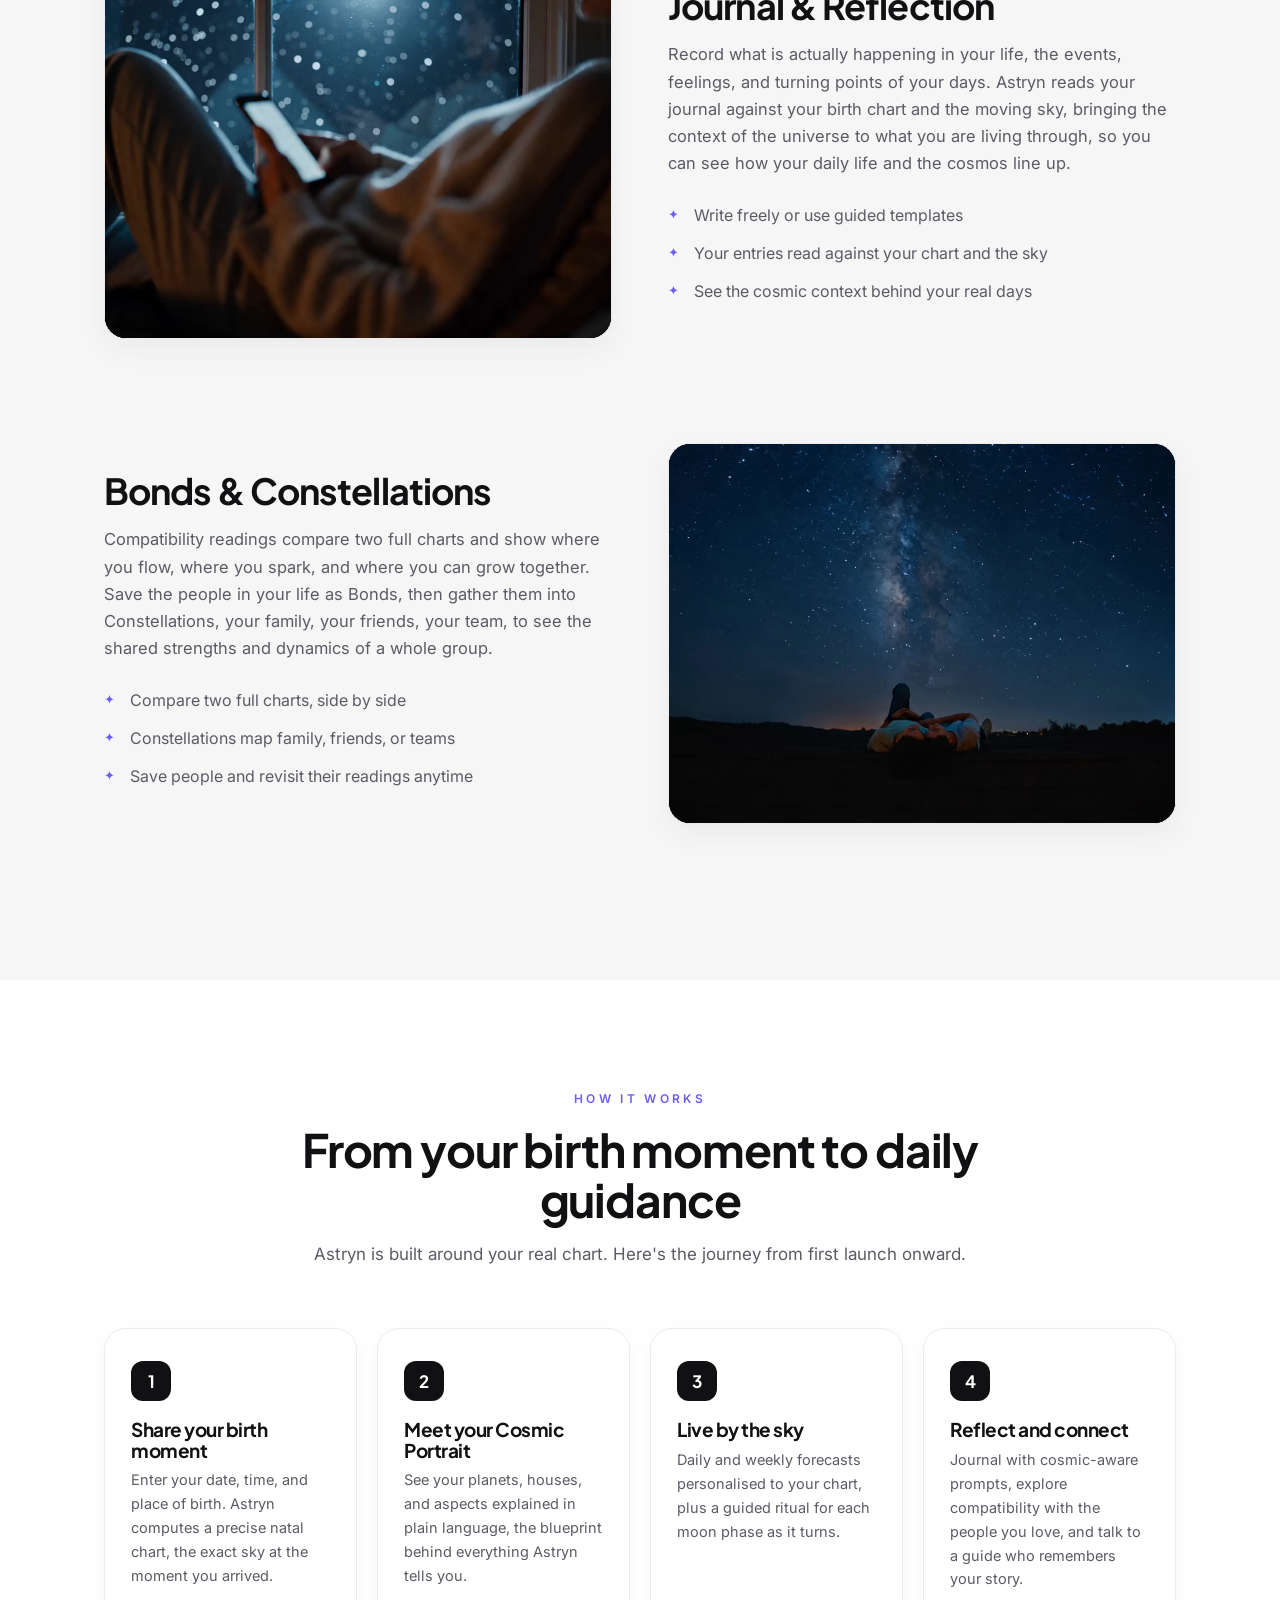
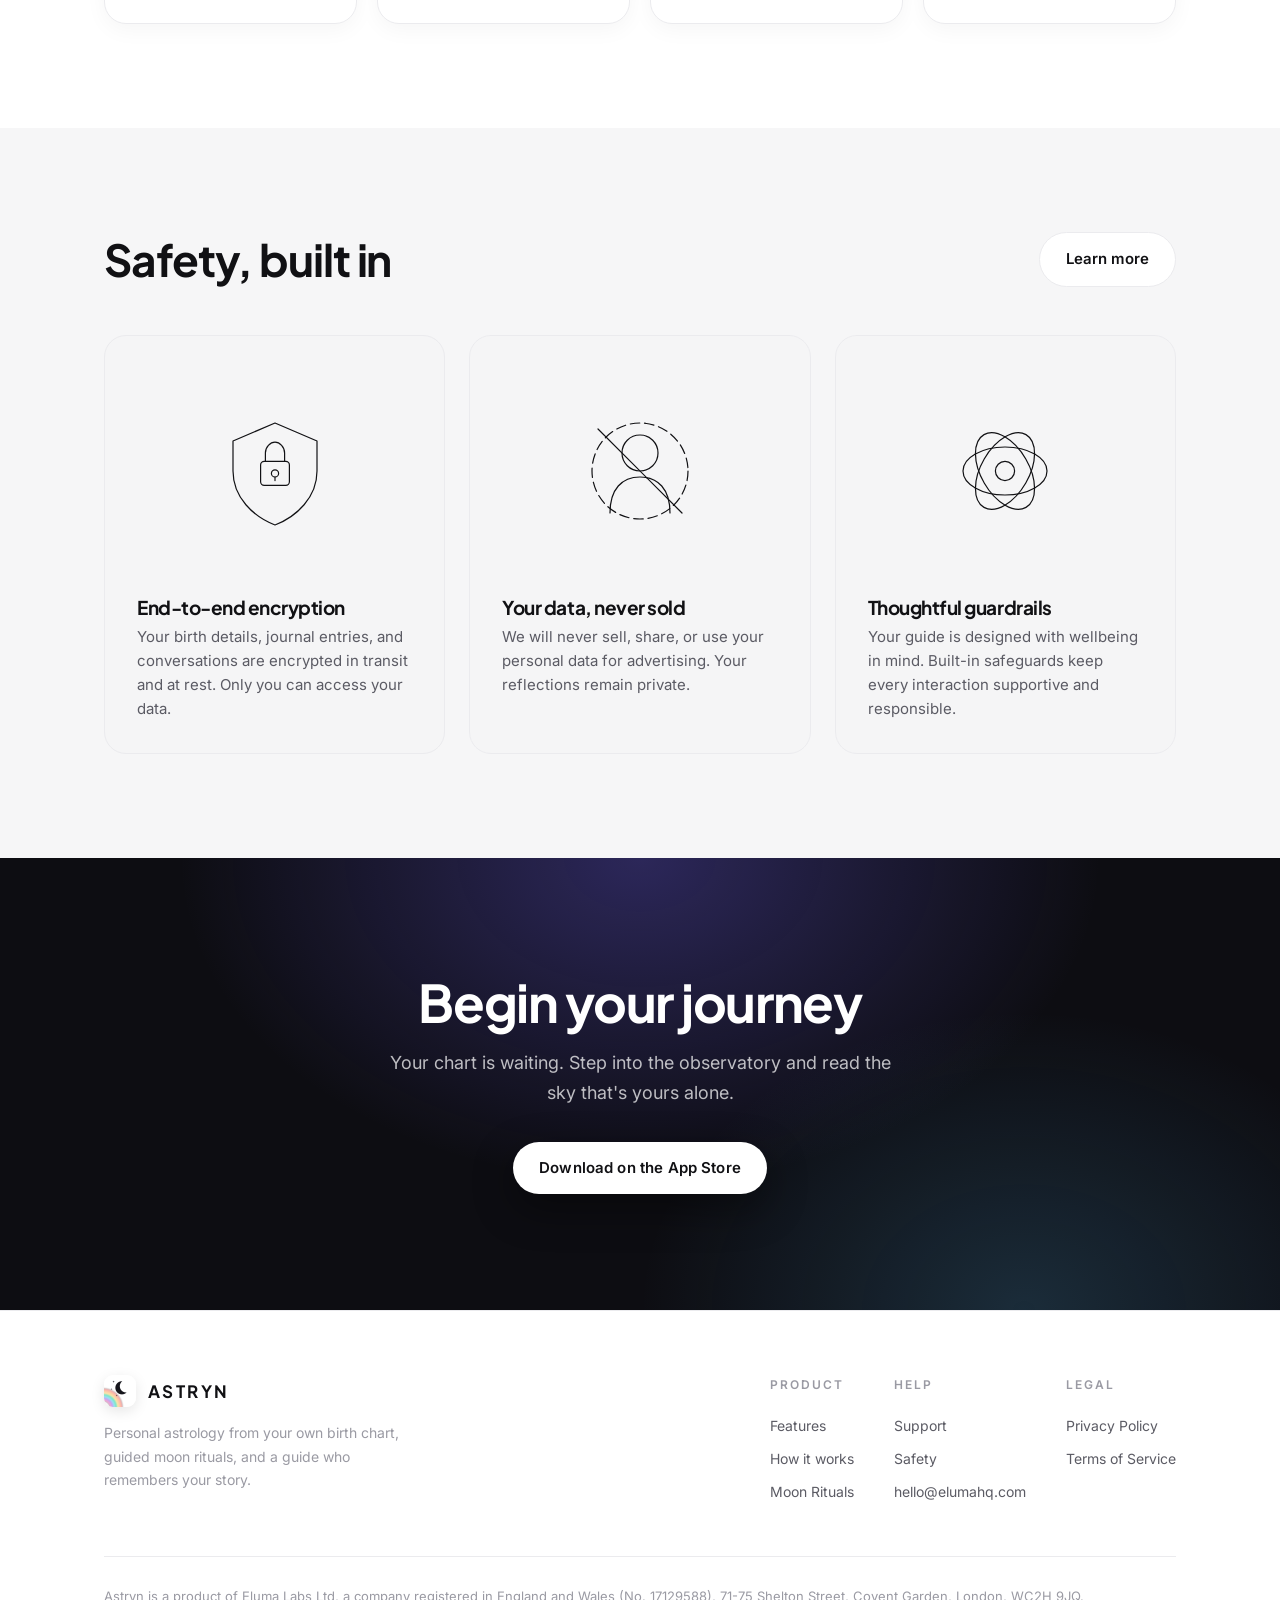
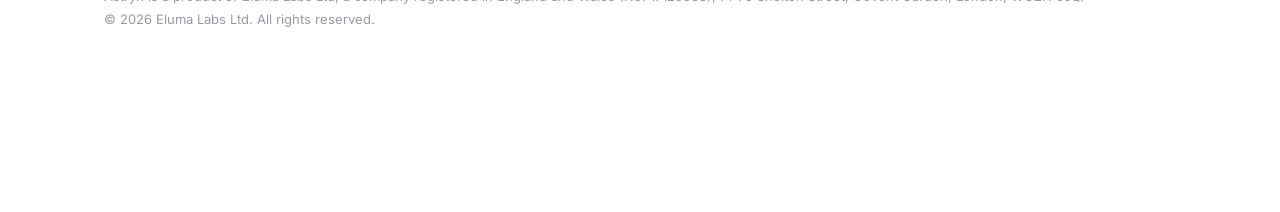
==== commit 7d4243fe: "Add fire-and-release moon ritual video to the Moon section Replace the CSS moon visual with a photor" ====
--- a/index.html
+++ b/index.html
@@ -81,8 +81,12 @@
             <li>A fire and release board to burn what no longer serves you</li>
           </ul>
         </div>
-        <div class="feature-media">
-          <div class="moon-stage"><div class="moon"><div class="moon-shadow"></div></div></div>
+        <div class="feature-media has-video">
+          <img class="feature-poster" src="/media/moon-ritual.jpg" alt="" aria-hidden="true"/>
+          <video class="feature-video" autoplay loop muted playsinline preload="metadata" poster="/media/moon-ritual.jpg">
+            <source src="/media/moon-ritual.webm" type="video/webm"/>
+            <source src="/media/moon-ritual.web.mp4" type="video/mp4"/>
+          </video>
         </div>
       </div>
     </div>
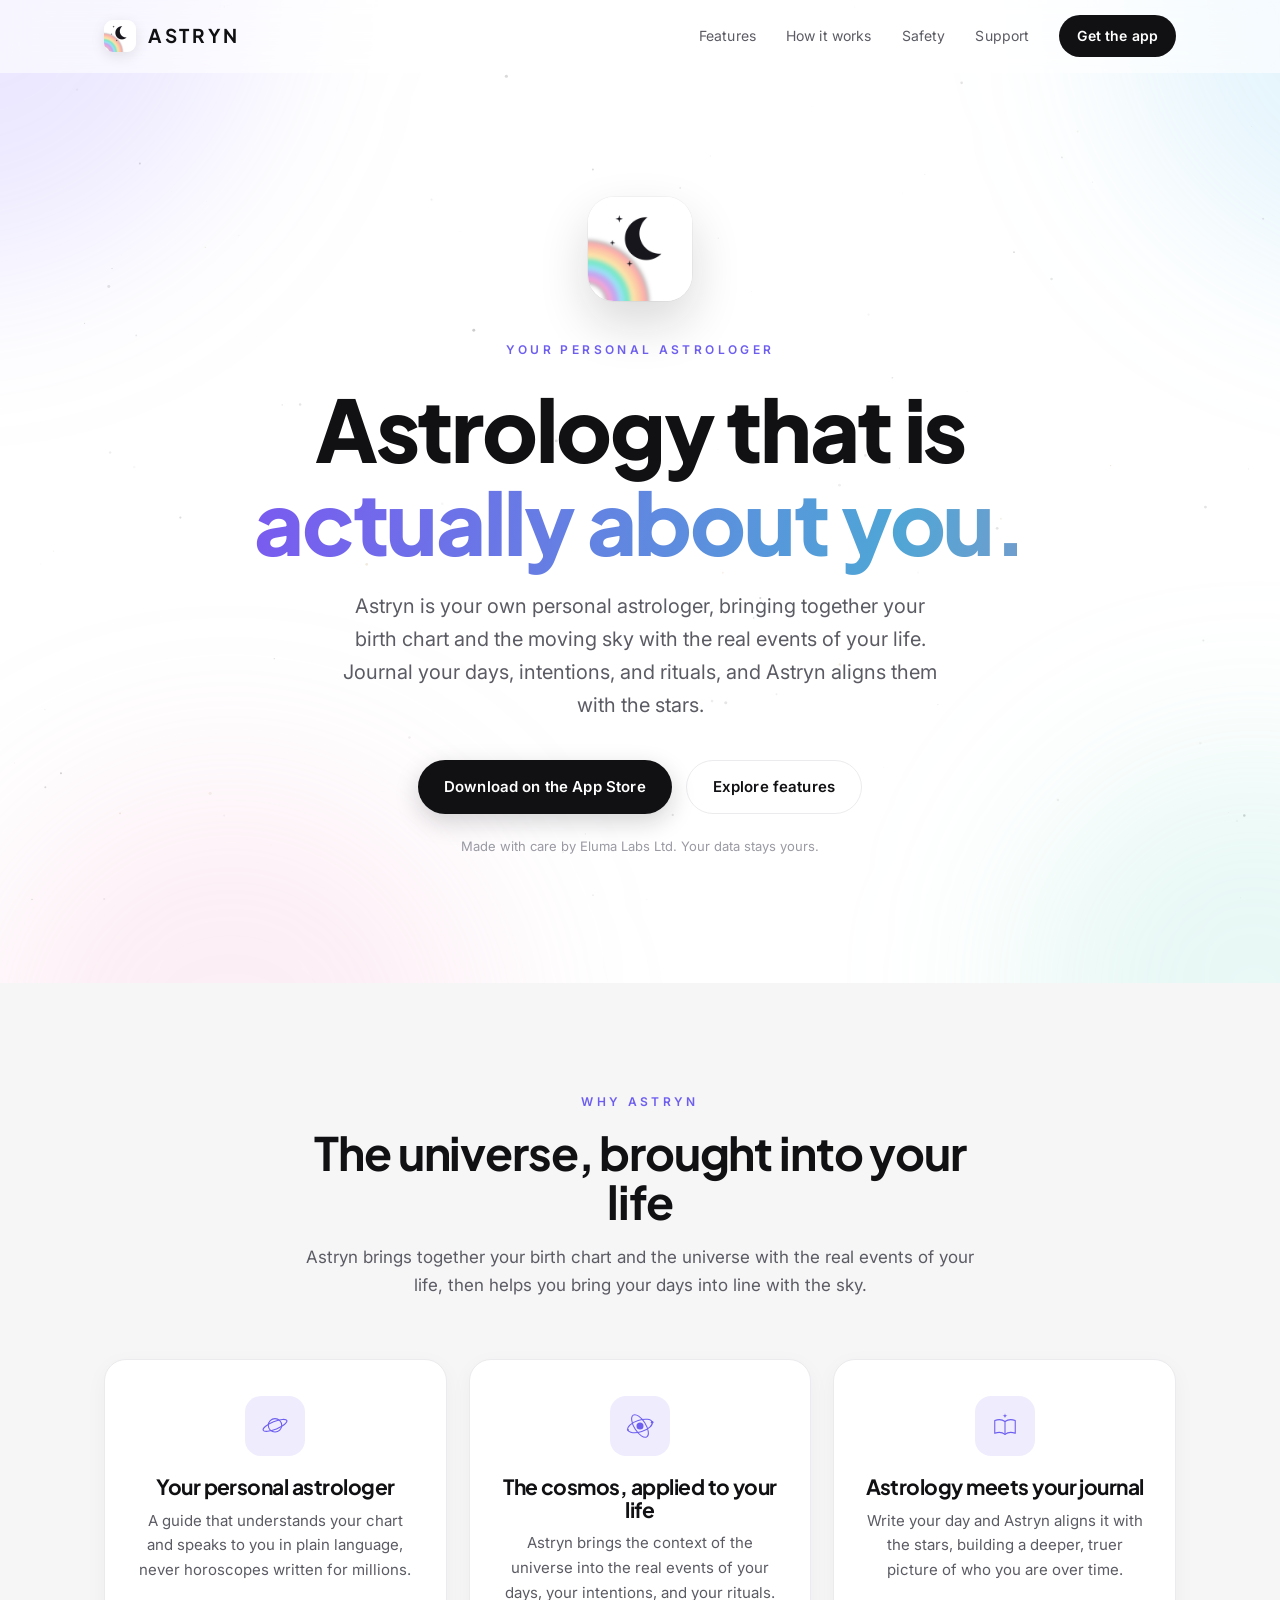
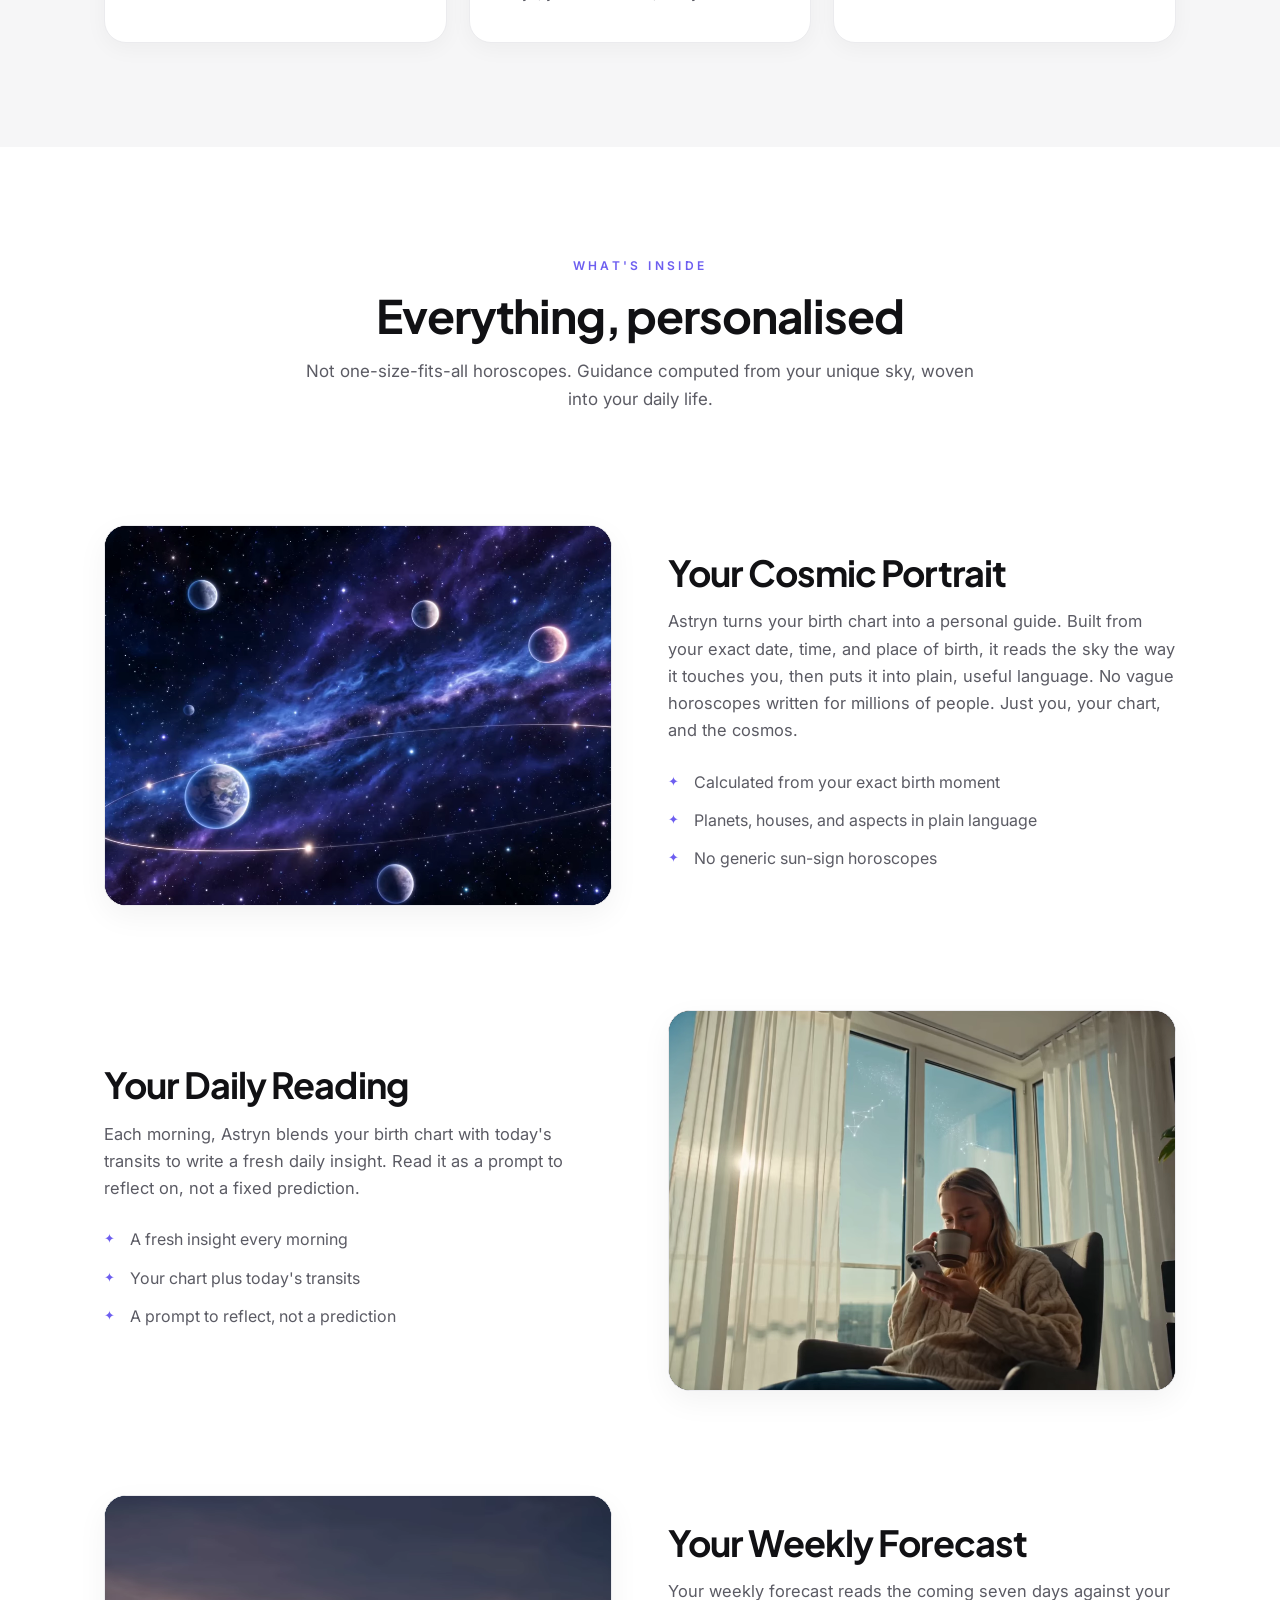
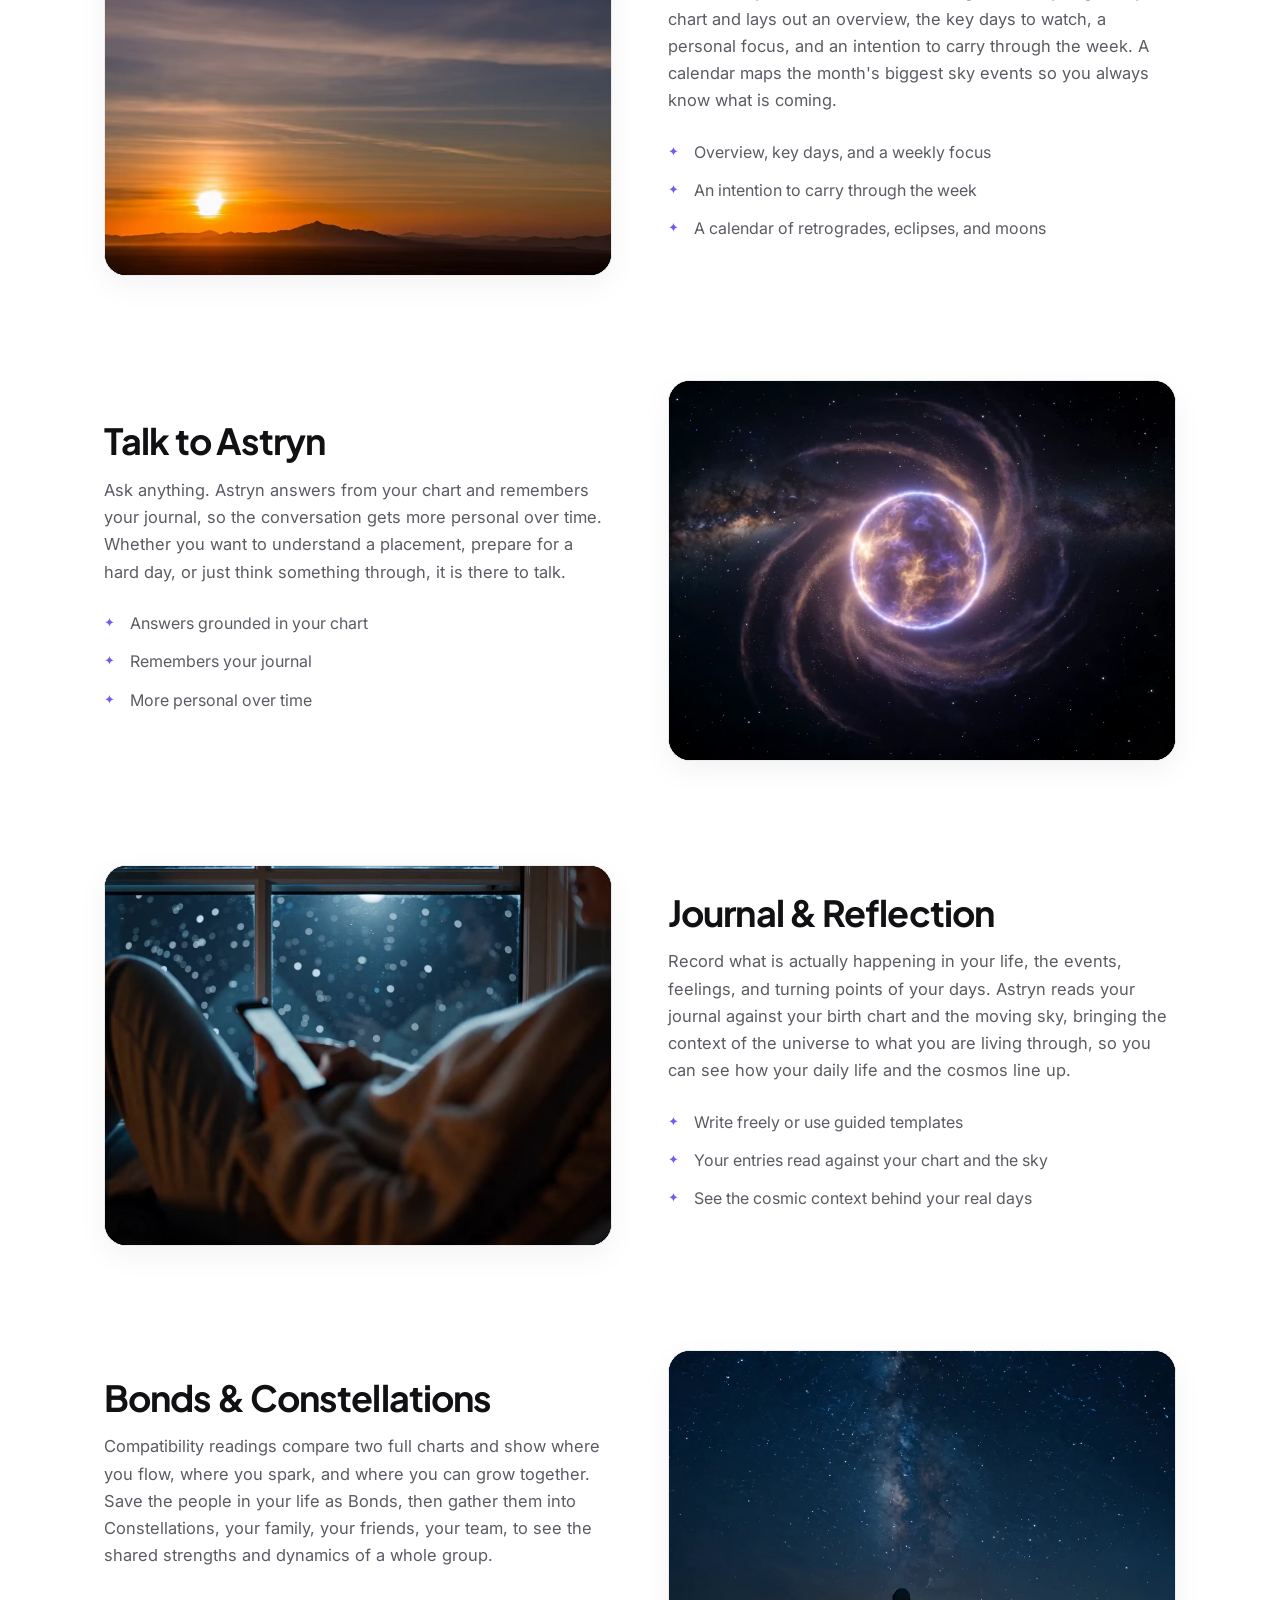
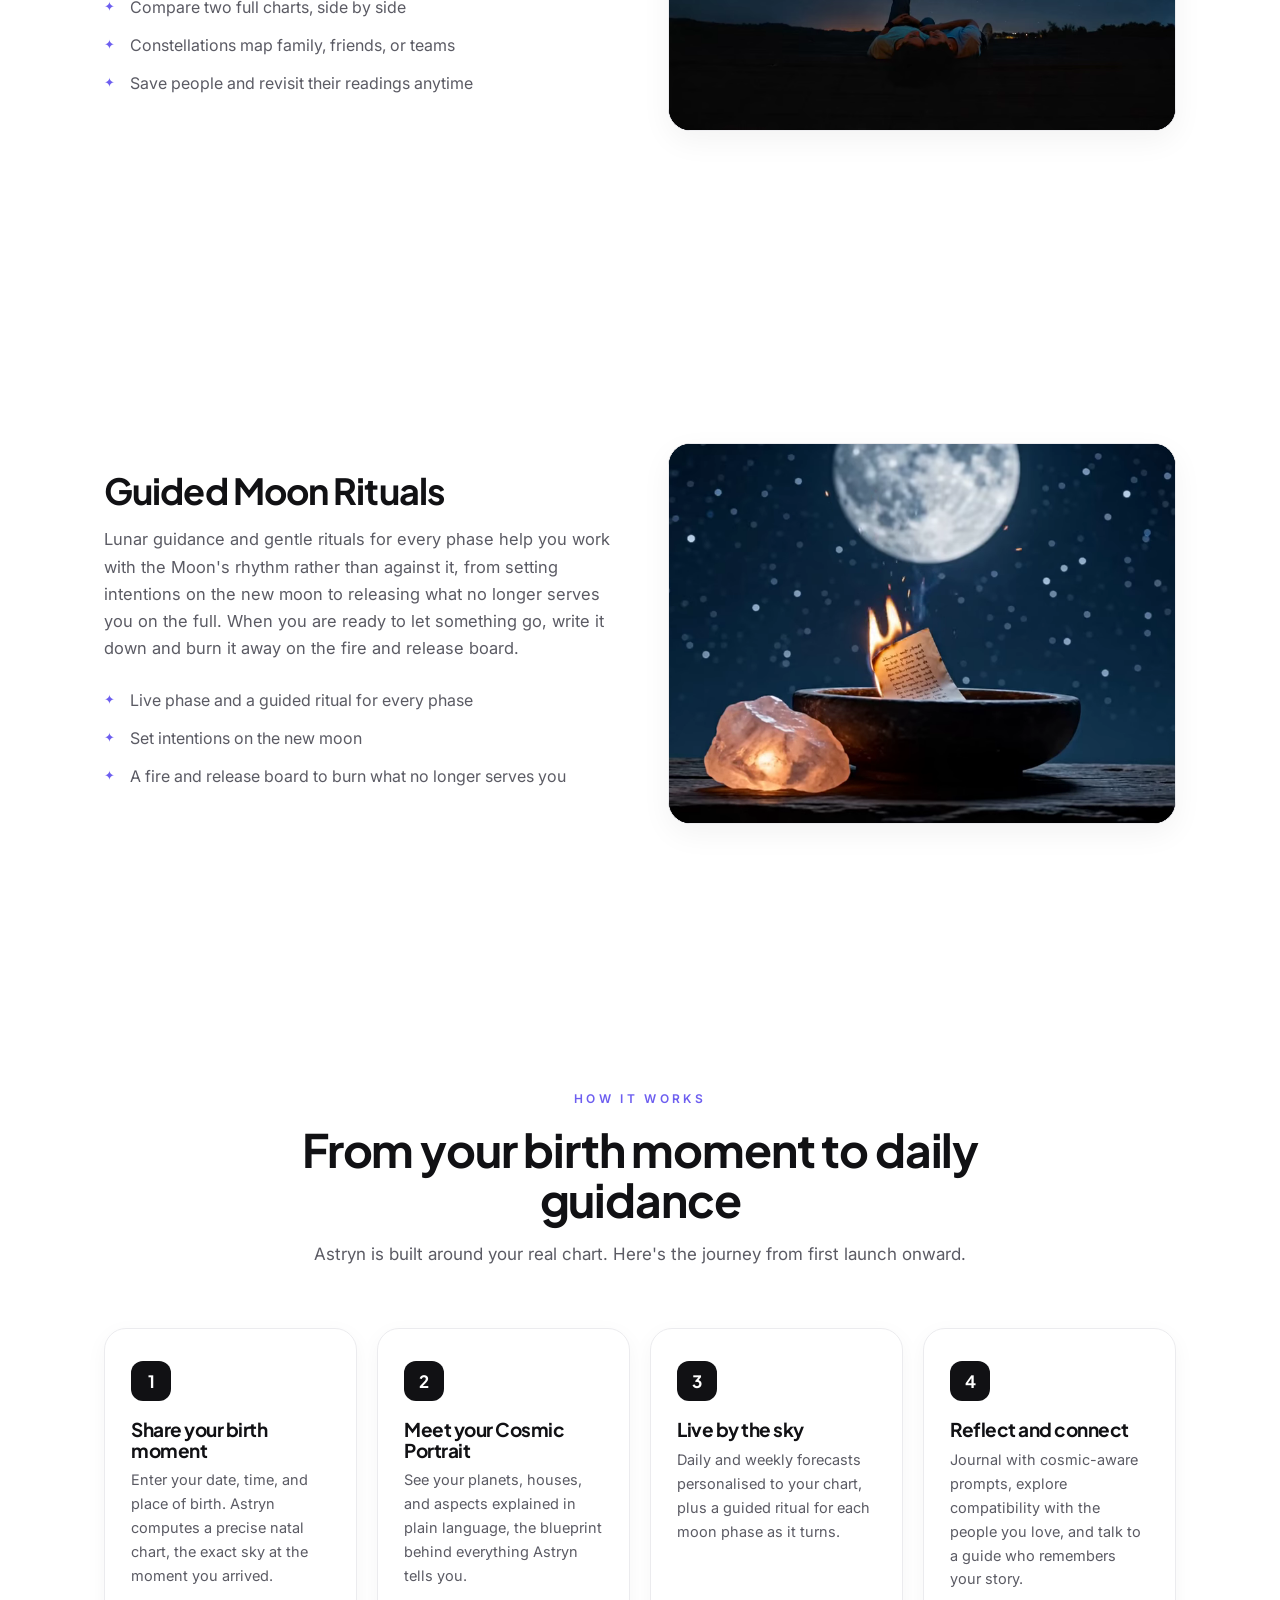
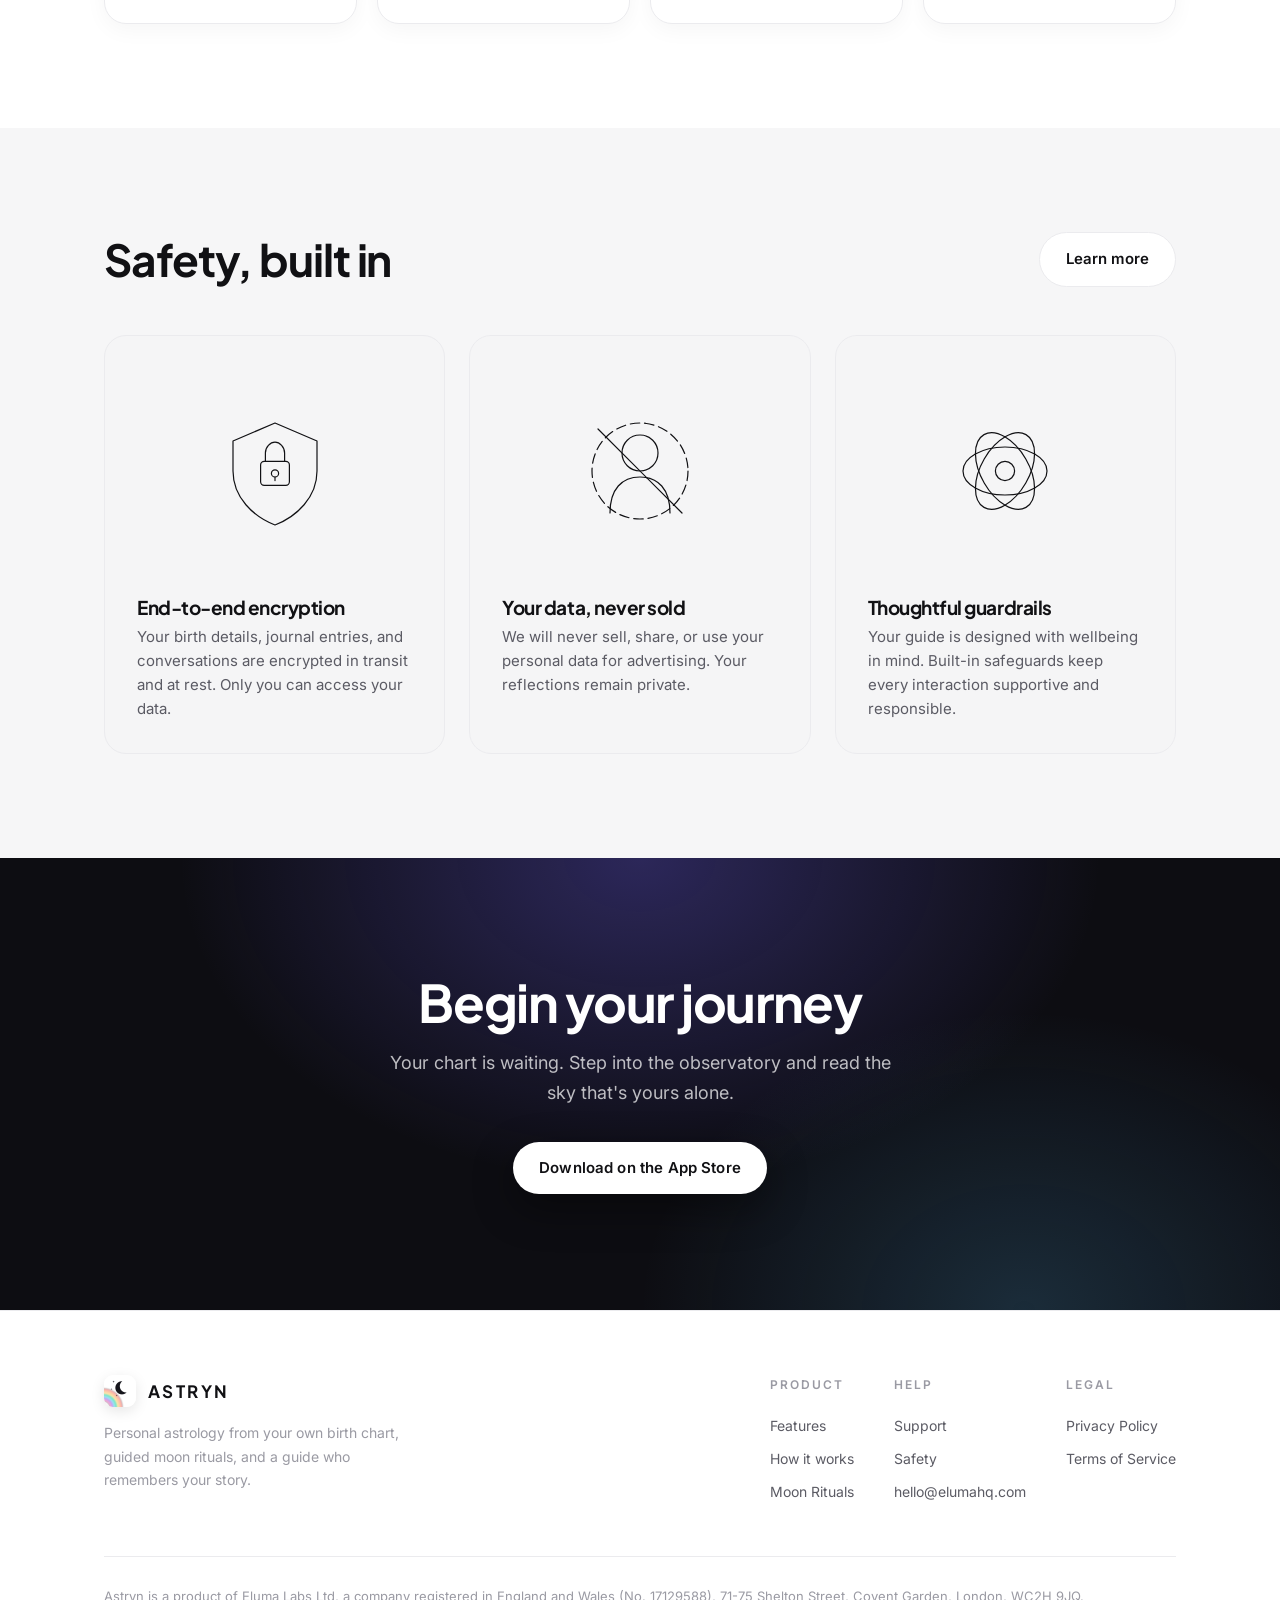
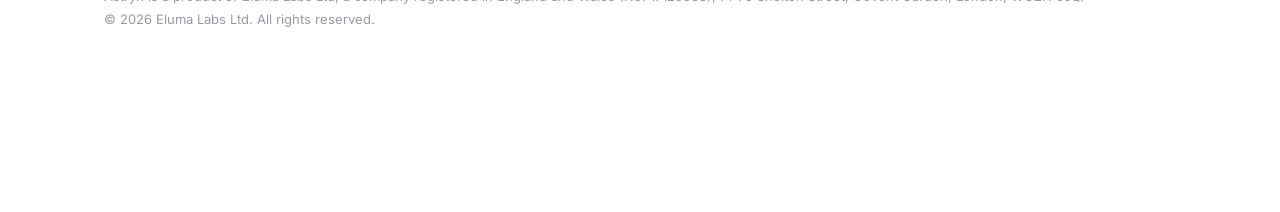
==== commit cf64ee93: "Move Guided Moon Rituals below the feature grid Order the functional sections sensibly: pillars, the" ====
--- a/index.html
+++ b/index.html
@@ -69,6 +69,100 @@
     </div>
   </section>
 
+  <section class="block" id="features">
+    <div class="wrap">
+      <div class="section-head reveal">
+        <span class="eyebrow">What's inside</span>
+        <h2>Everything, personalised</h2>
+        <p>Not one-size-fits-all horoscopes. Guidance computed from your unique sky, woven into your daily life.</p>
+      </div>
+      <div class="feature reveal">
+        <div class="feature-text">
+          <h3>Your Cosmic Portrait</h3>
+          <p>Astryn turns your birth chart into a personal guide. Built from your exact date, time, and place of birth, it reads the sky the way it touches you, then puts it into plain, useful language. No vague horoscopes written for millions of people. Just you, your chart, and the cosmos.</p>
+          <ul><li>Calculated from your exact birth moment</li><li>Planets, houses, and aspects in plain language</li><li>No generic sun-sign horoscopes</li></ul>
+        </div>
+        <div class="feature-media has-video">
+          <img class="feature-poster" src="/media/cosmic-portrait.jpg" alt="" aria-hidden="true"/>
+          <video class="feature-video" autoplay loop muted playsinline preload="metadata" poster="/media/cosmic-portrait.jpg">
+            <source src="/media/cosmic-portrait.webm" type="video/webm"/>
+            <source src="/media/cosmic-portrait.web.mp4" type="video/mp4"/>
+          </video>
+        </div>
+      </div>
+<div class="feature reveal">
+        <div class="feature-text">
+          <h3>Your Daily Reading</h3>
+          <p>Each morning, Astryn blends your birth chart with today's transits to write a fresh daily insight. Read it as a prompt to reflect on, not a fixed prediction.</p>
+          <ul><li>A fresh insight every morning</li><li>Your chart plus today's transits</li><li>A prompt to reflect, not a prediction</li></ul>
+        </div>
+        <div class="feature-media has-video">
+          <img class="feature-poster" src="/media/daily-reading.jpg" alt="" aria-hidden="true"/>
+          <video class="feature-video" autoplay loop muted playsinline preload="metadata" poster="/media/daily-reading.jpg">
+            <source src="/media/daily-reading.webm" type="video/webm"/>
+            <source src="/media/daily-reading.web.mp4" type="video/mp4"/>
+          </video>
+        </div>
+      </div>
+<div class="feature reveal">
+        <div class="feature-text">
+          <h3>Your Weekly Forecast</h3>
+          <p>Your weekly forecast reads the coming seven days against your chart and lays out an overview, the key days to watch, a personal focus, and an intention to carry through the week. A calendar maps the month's biggest sky events so you always know what is coming.</p>
+          <ul><li>Overview, key days, and a weekly focus</li><li>An intention to carry through the week</li><li>A calendar of retrogrades, eclipses, and moons</li></ul>
+        </div>
+        <div class="feature-media has-video">
+          <img class="feature-poster" src="/media/weekly-forecast.jpg" alt="" aria-hidden="true"/>
+          <video class="feature-video" autoplay loop muted playsinline preload="metadata" poster="/media/weekly-forecast.jpg">
+            <source src="/media/weekly-forecast.webm" type="video/webm"/>
+            <source src="/media/weekly-forecast.web.mp4" type="video/mp4"/>
+          </video>
+        </div>
+      </div>
+<div class="feature reveal">
+        <div class="feature-text">
+          <h3>Talk to Astryn</h3>
+          <p>Ask anything. Astryn answers from your chart and remembers your journal, so the conversation gets more personal over time. Whether you want to understand a placement, prepare for a hard day, or just think something through, it is there to talk.</p>
+          <ul><li>Answers grounded in your chart</li><li>Remembers your journal</li><li>More personal over time</li></ul>
+        </div>
+        <div class="feature-media has-video">
+          <img class="feature-poster" src="/media/talk-to-astryn.jpg" alt="" aria-hidden="true"/>
+          <video class="feature-video" autoplay loop muted playsinline preload="metadata" poster="/media/talk-to-astryn.jpg">
+            <source src="/media/talk-to-astryn.webm" type="video/webm"/>
+            <source src="/media/talk-to-astryn.web.mp4" type="video/mp4"/>
+          </video>
+        </div>
+      </div>
+<div class="feature reveal">
+        <div class="feature-text">
+          <h3>Journal &amp; Reflection</h3>
+          <p>Record what is actually happening in your life, the events, feelings, and turning points of your days. Astryn reads your journal against your birth chart and the moving sky, bringing the context of the universe to what you are living through, so you can see how your daily life and the cosmos line up.</p>
+          <ul><li>Write freely or use guided templates</li><li>Your entries read against your chart and the sky</li><li>See the cosmic context behind your real days</li></ul>
+        </div>
+        <div class="feature-media has-video">
+          <img class="feature-poster" src="/media/journal.jpg" alt="" aria-hidden="true"/>
+          <video class="feature-video" autoplay loop muted playsinline preload="metadata" poster="/media/journal.jpg">
+            <source src="/media/journal.webm" type="video/webm"/>
+            <source src="/media/journal.web.mp4" type="video/mp4"/>
+          </video>
+        </div>
+      </div>
+<div class="feature reveal">
+        <div class="feature-text">
+          <h3>Bonds &amp; Constellations</h3>
+          <p>Compatibility readings compare two full charts and show where you flow, where you spark, and where you can grow together. Save the people in your life as Bonds, then gather them into Constellations, your family, your friends, your team, to see the shared strengths and dynamics of a whole group.</p>
+          <ul><li>Compare two full charts, side by side</li><li>Constellations map family, friends, or teams</li><li>Save people and revisit their readings anytime</li></ul>
+        </div>
+        <div class="feature-media has-video">
+          <img class="feature-poster" src="/media/bonds.jpg" alt="" aria-hidden="true"/>
+          <video class="feature-video" autoplay loop muted playsinline preload="metadata" poster="/media/bonds.jpg">
+            <source src="/media/bonds.webm" type="video/webm"/>
+            <source src="/media/bonds.web.mp4" type="video/mp4"/>
+          </video>
+        </div>
+      </div>
+    </div>
+  </section>
+
   <section class="block" id="moon">
     <div class="wrap">
       <div class="feature reveal">
@@ -86,100 +180,6 @@
           <video class="feature-video" autoplay loop muted playsinline preload="metadata" poster="/media/moon-ritual.jpg">
             <source src="/media/moon-ritual.webm" type="video/webm"/>
             <source src="/media/moon-ritual.web.mp4" type="video/mp4"/>
-          </video>
-        </div>
-      </div>
-    </div>
-  </section>
-
-  <section class="block" id="features">
-    <div class="wrap">
-      <div class="section-head reveal">
-        <span class="eyebrow">What's inside</span>
-        <h2>Everything, personalised</h2>
-        <p>Not one-size-fits-all horoscopes. Guidance computed from your unique sky, woven into your daily life.</p>
-      </div>
-      <div class="feature reveal">
-        <div class="feature-text">
-          <h3>Your Cosmic Portrait</h3>
-          <p>Astryn turns your birth chart into a personal guide. Built from your exact date, time, and place of birth, it reads the sky the way it touches you, then puts it into plain, useful language. No vague horoscopes written for millions of people. Just you, your chart, and the cosmos.</p>
-          <ul><li>Calculated from your exact birth moment</li><li>Planets, houses, and aspects in plain language</li><li>No generic sun-sign horoscopes</li></ul>
-        </div>
-        <div class="feature-media has-video">
-          <img class="feature-poster" src="/media/cosmic-portrait.jpg" alt="" aria-hidden="true"/>
-          <video class="feature-video" autoplay loop muted playsinline preload="metadata" poster="/media/cosmic-portrait.jpg">
-            <source src="/media/cosmic-portrait.webm" type="video/webm"/>
-            <source src="/media/cosmic-portrait.web.mp4" type="video/mp4"/>
-          </video>
-        </div>
-      </div>
-<div class="feature reveal">
-        <div class="feature-text">
-          <h3>Your Daily Reading</h3>
-          <p>Each morning, Astryn blends your birth chart with today's transits to write a fresh daily insight. Read it as a prompt to reflect on, not a fixed prediction.</p>
-          <ul><li>A fresh insight every morning</li><li>Your chart plus today's transits</li><li>A prompt to reflect, not a prediction</li></ul>
-        </div>
-        <div class="feature-media has-video">
-          <img class="feature-poster" src="/media/daily-reading.jpg" alt="" aria-hidden="true"/>
-          <video class="feature-video" autoplay loop muted playsinline preload="metadata" poster="/media/daily-reading.jpg">
-            <source src="/media/daily-reading.webm" type="video/webm"/>
-            <source src="/media/daily-reading.web.mp4" type="video/mp4"/>
-          </video>
-        </div>
-      </div>
-<div class="feature reveal">
-        <div class="feature-text">
-          <h3>Your Weekly Forecast</h3>
-          <p>Your weekly forecast reads the coming seven days against your chart and lays out an overview, the key days to watch, a personal focus, and an intention to carry through the week. A calendar maps the month's biggest sky events so you always know what is coming.</p>
-          <ul><li>Overview, key days, and a weekly focus</li><li>An intention to carry through the week</li><li>A calendar of retrogrades, eclipses, and moons</li></ul>
-        </div>
-        <div class="feature-media has-video">
-          <img class="feature-poster" src="/media/weekly-forecast.jpg" alt="" aria-hidden="true"/>
-          <video class="feature-video" autoplay loop muted playsinline preload="metadata" poster="/media/weekly-forecast.jpg">
-            <source src="/media/weekly-forecast.webm" type="video/webm"/>
-            <source src="/media/weekly-forecast.web.mp4" type="video/mp4"/>
-          </video>
-        </div>
-      </div>
-<div class="feature reveal">
-        <div class="feature-text">
-          <h3>Talk to Astryn</h3>
-          <p>Ask anything. Astryn answers from your chart and remembers your journal, so the conversation gets more personal over time. Whether you want to understand a placement, prepare for a hard day, or just think something through, it is there to talk.</p>
-          <ul><li>Answers grounded in your chart</li><li>Remembers your journal</li><li>More personal over time</li></ul>
-        </div>
-        <div class="feature-media has-video">
-          <img class="feature-poster" src="/media/talk-to-astryn.jpg" alt="" aria-hidden="true"/>
-          <video class="feature-video" autoplay loop muted playsinline preload="metadata" poster="/media/talk-to-astryn.jpg">
-            <source src="/media/talk-to-astryn.webm" type="video/webm"/>
-            <source src="/media/talk-to-astryn.web.mp4" type="video/mp4"/>
-          </video>
-        </div>
-      </div>
-<div class="feature reveal">
-        <div class="feature-text">
-          <h3>Journal &amp; Reflection</h3>
-          <p>Record what is actually happening in your life, the events, feelings, and turning points of your days. Astryn reads your journal against your birth chart and the moving sky, bringing the context of the universe to what you are living through, so you can see how your daily life and the cosmos line up.</p>
-          <ul><li>Write freely or use guided templates</li><li>Your entries read against your chart and the sky</li><li>See the cosmic context behind your real days</li></ul>
-        </div>
-        <div class="feature-media has-video">
-          <img class="feature-poster" src="/media/journal.jpg" alt="" aria-hidden="true"/>
-          <video class="feature-video" autoplay loop muted playsinline preload="metadata" poster="/media/journal.jpg">
-            <source src="/media/journal.webm" type="video/webm"/>
-            <source src="/media/journal.web.mp4" type="video/mp4"/>
-          </video>
-        </div>
-      </div>
-<div class="feature reveal">
-        <div class="feature-text">
-          <h3>Bonds &amp; Constellations</h3>
-          <p>Compatibility readings compare two full charts and show where you flow, where you spark, and where you can grow together. Save the people in your life as Bonds, then gather them into Constellations, your family, your friends, your team, to see the shared strengths and dynamics of a whole group.</p>
-          <ul><li>Compare two full charts, side by side</li><li>Constellations map family, friends, or teams</li><li>Save people and revisit their readings anytime</li></ul>
-        </div>
-        <div class="feature-media has-video">
-          <img class="feature-poster" src="/media/bonds.jpg" alt="" aria-hidden="true"/>
-          <video class="feature-video" autoplay loop muted playsinline preload="metadata" poster="/media/bonds.jpg">
-            <source src="/media/bonds.webm" type="video/webm"/>
-            <source src="/media/bonds.web.mp4" type="video/mp4"/>
           </video>
         </div>
       </div>
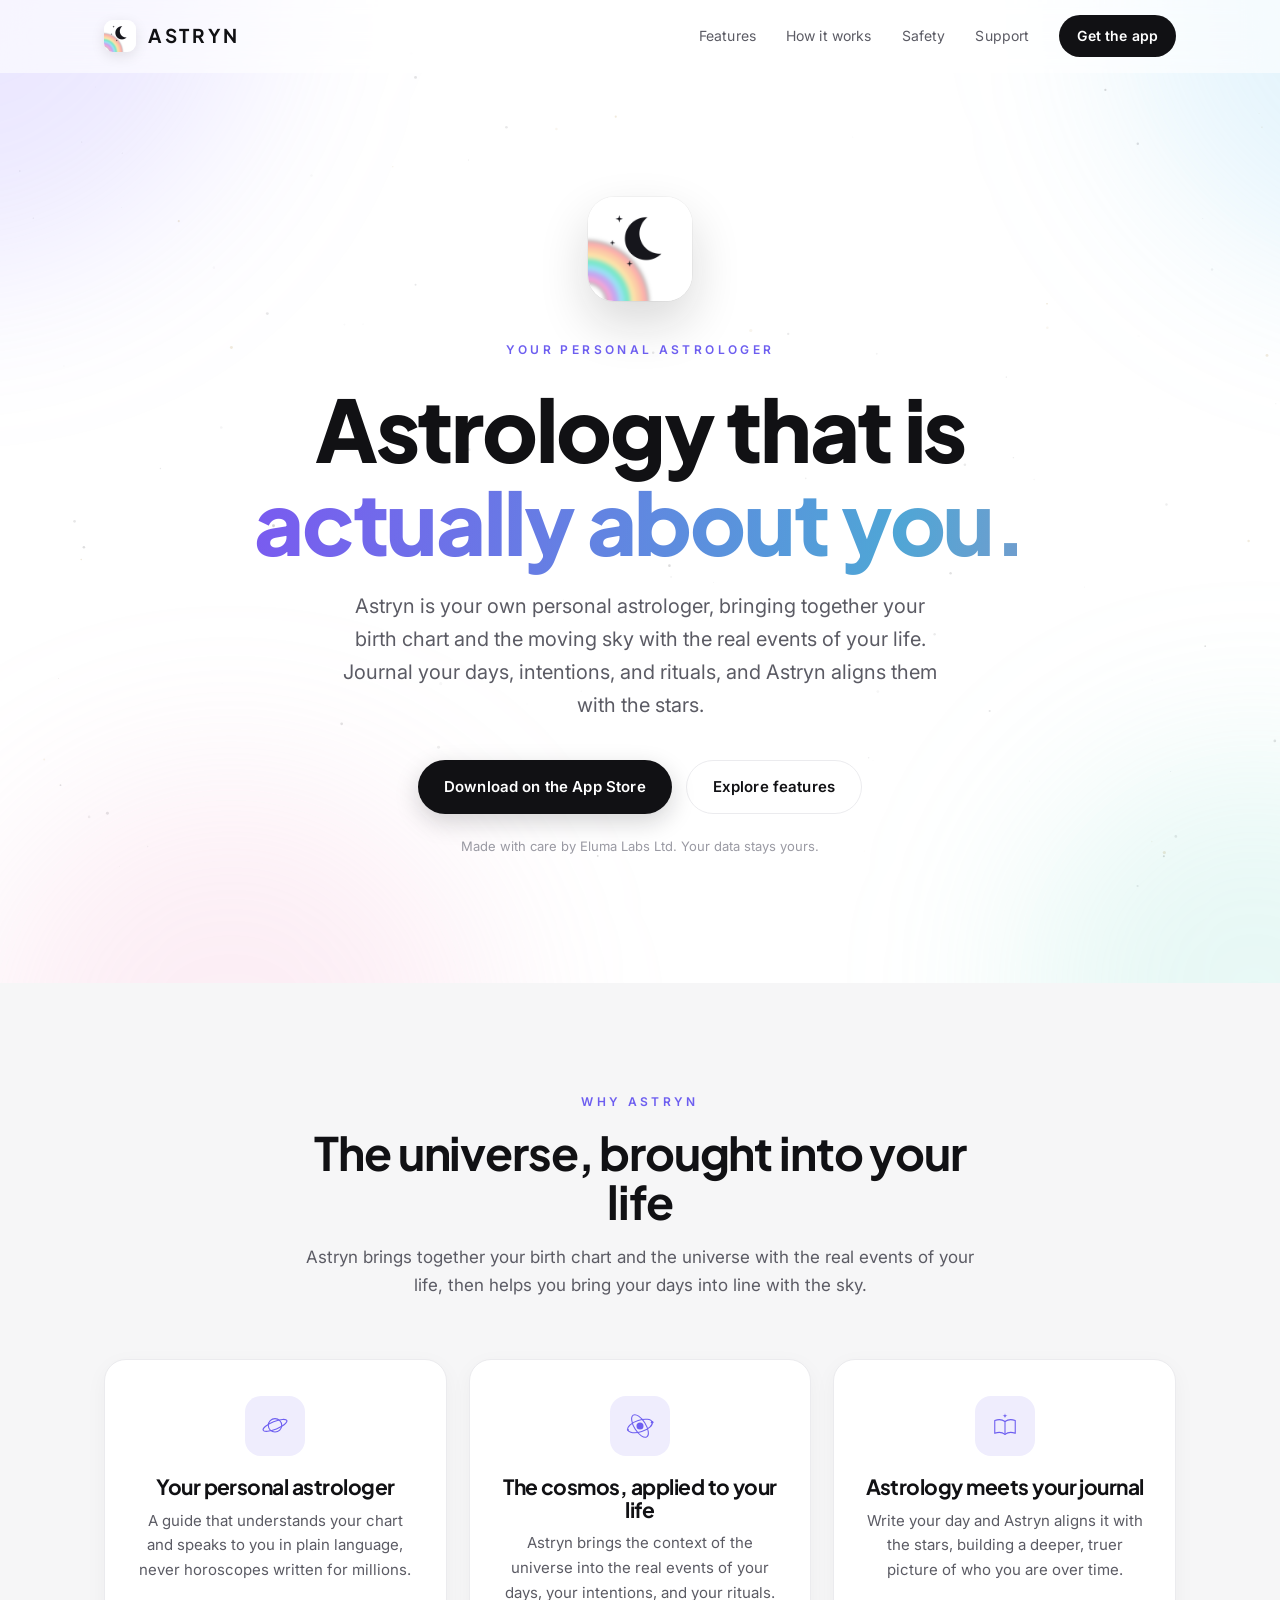
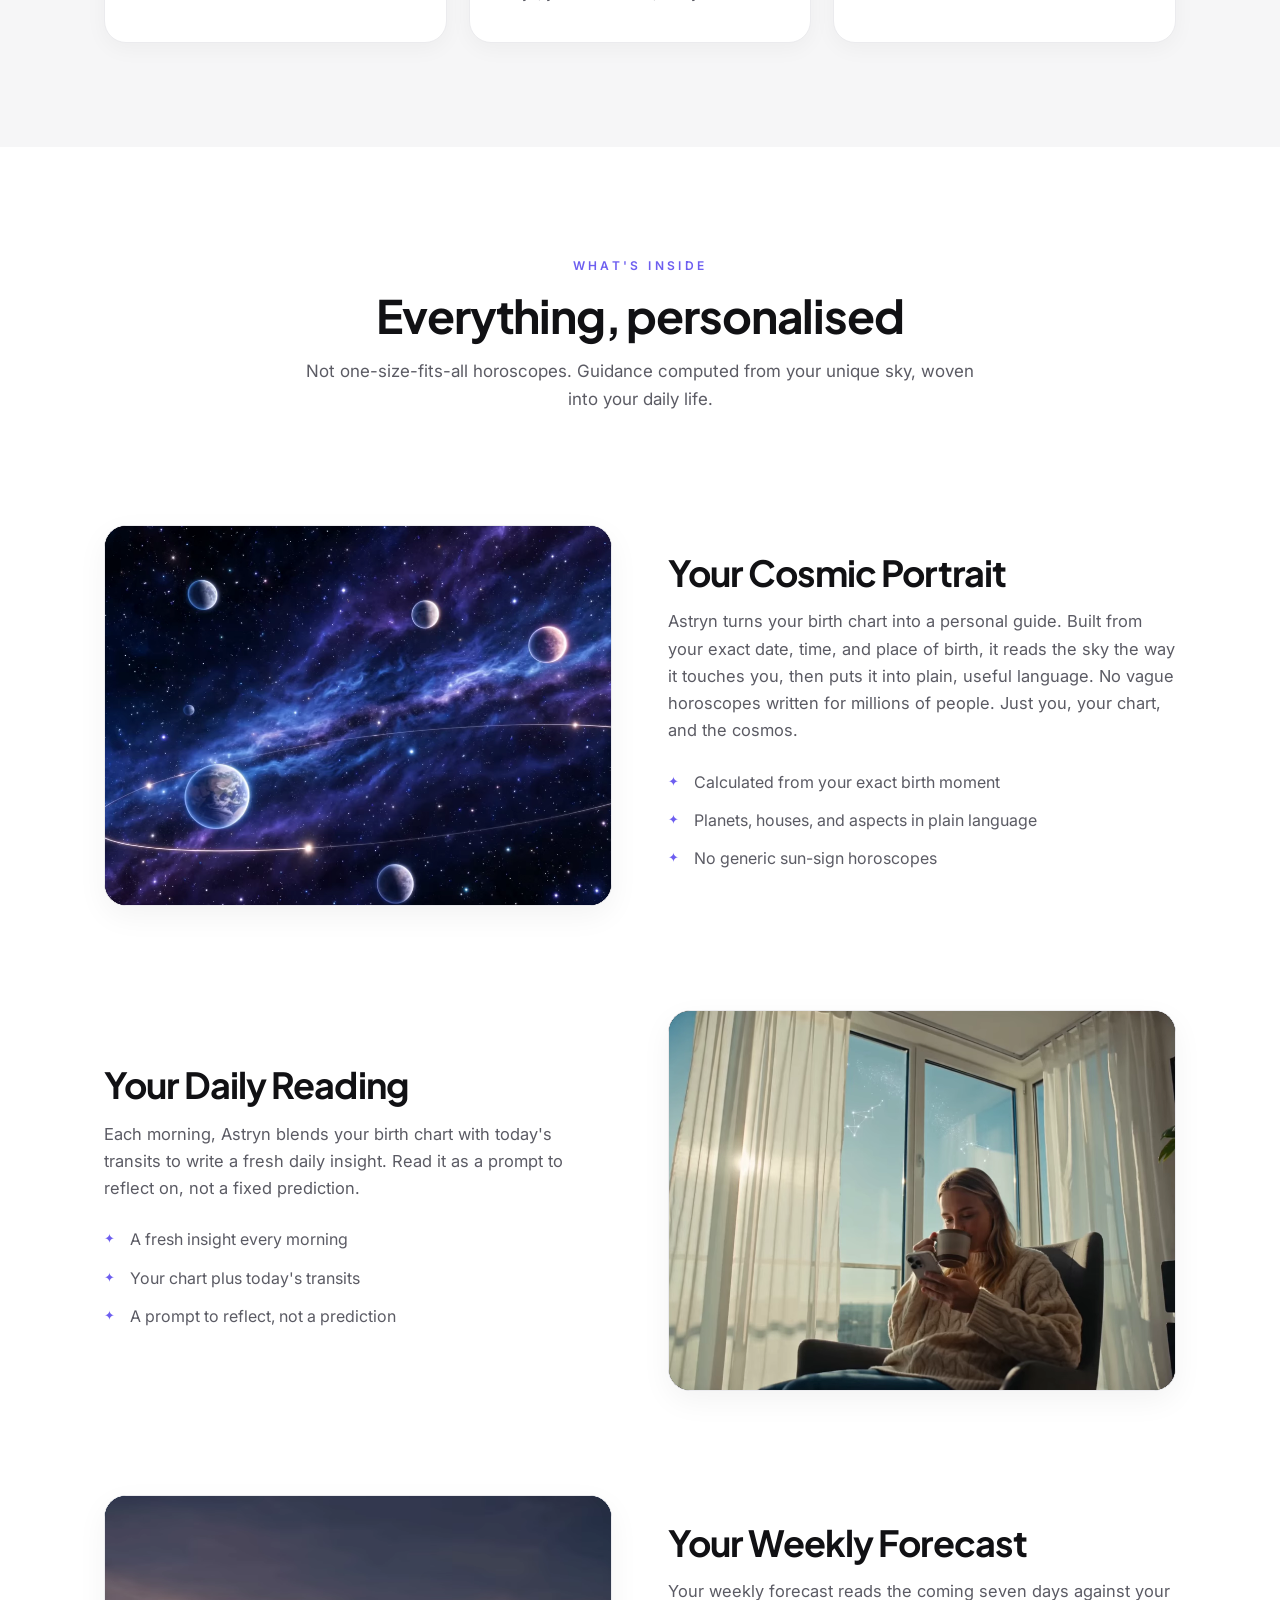
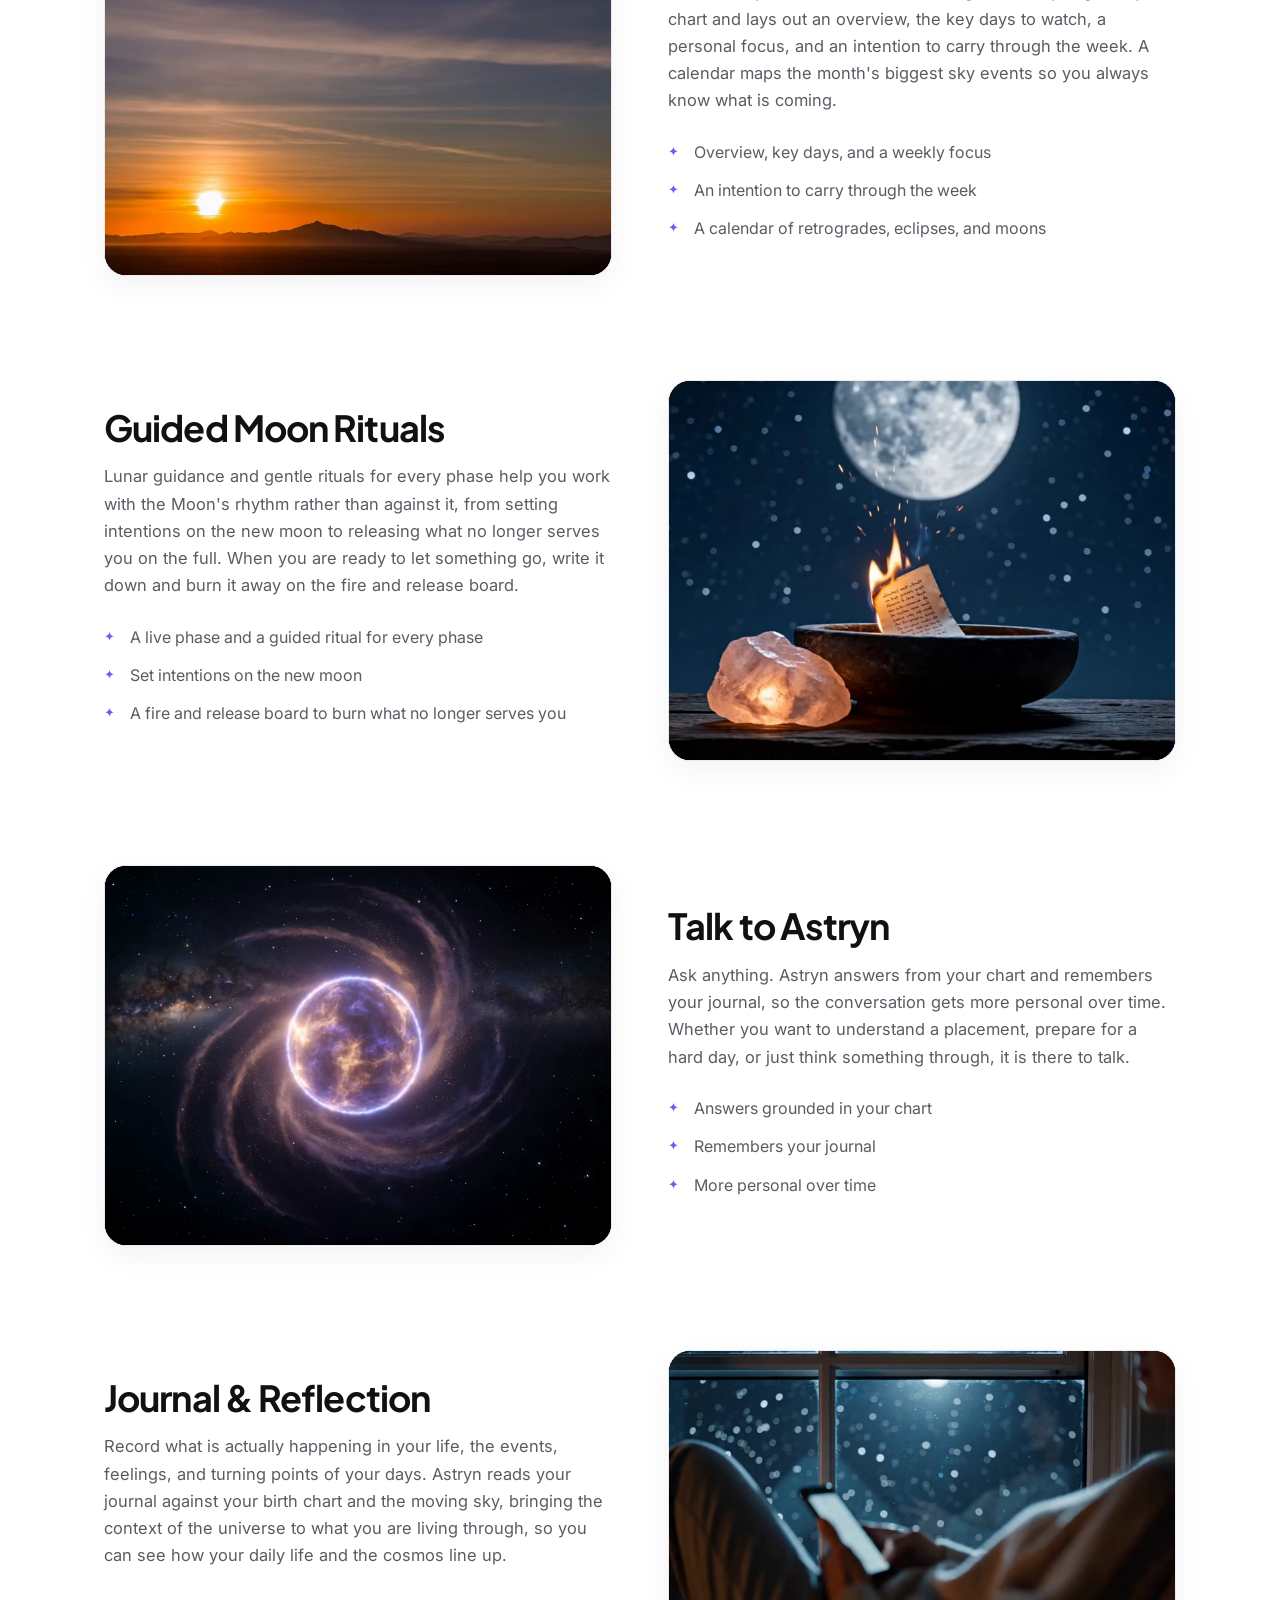
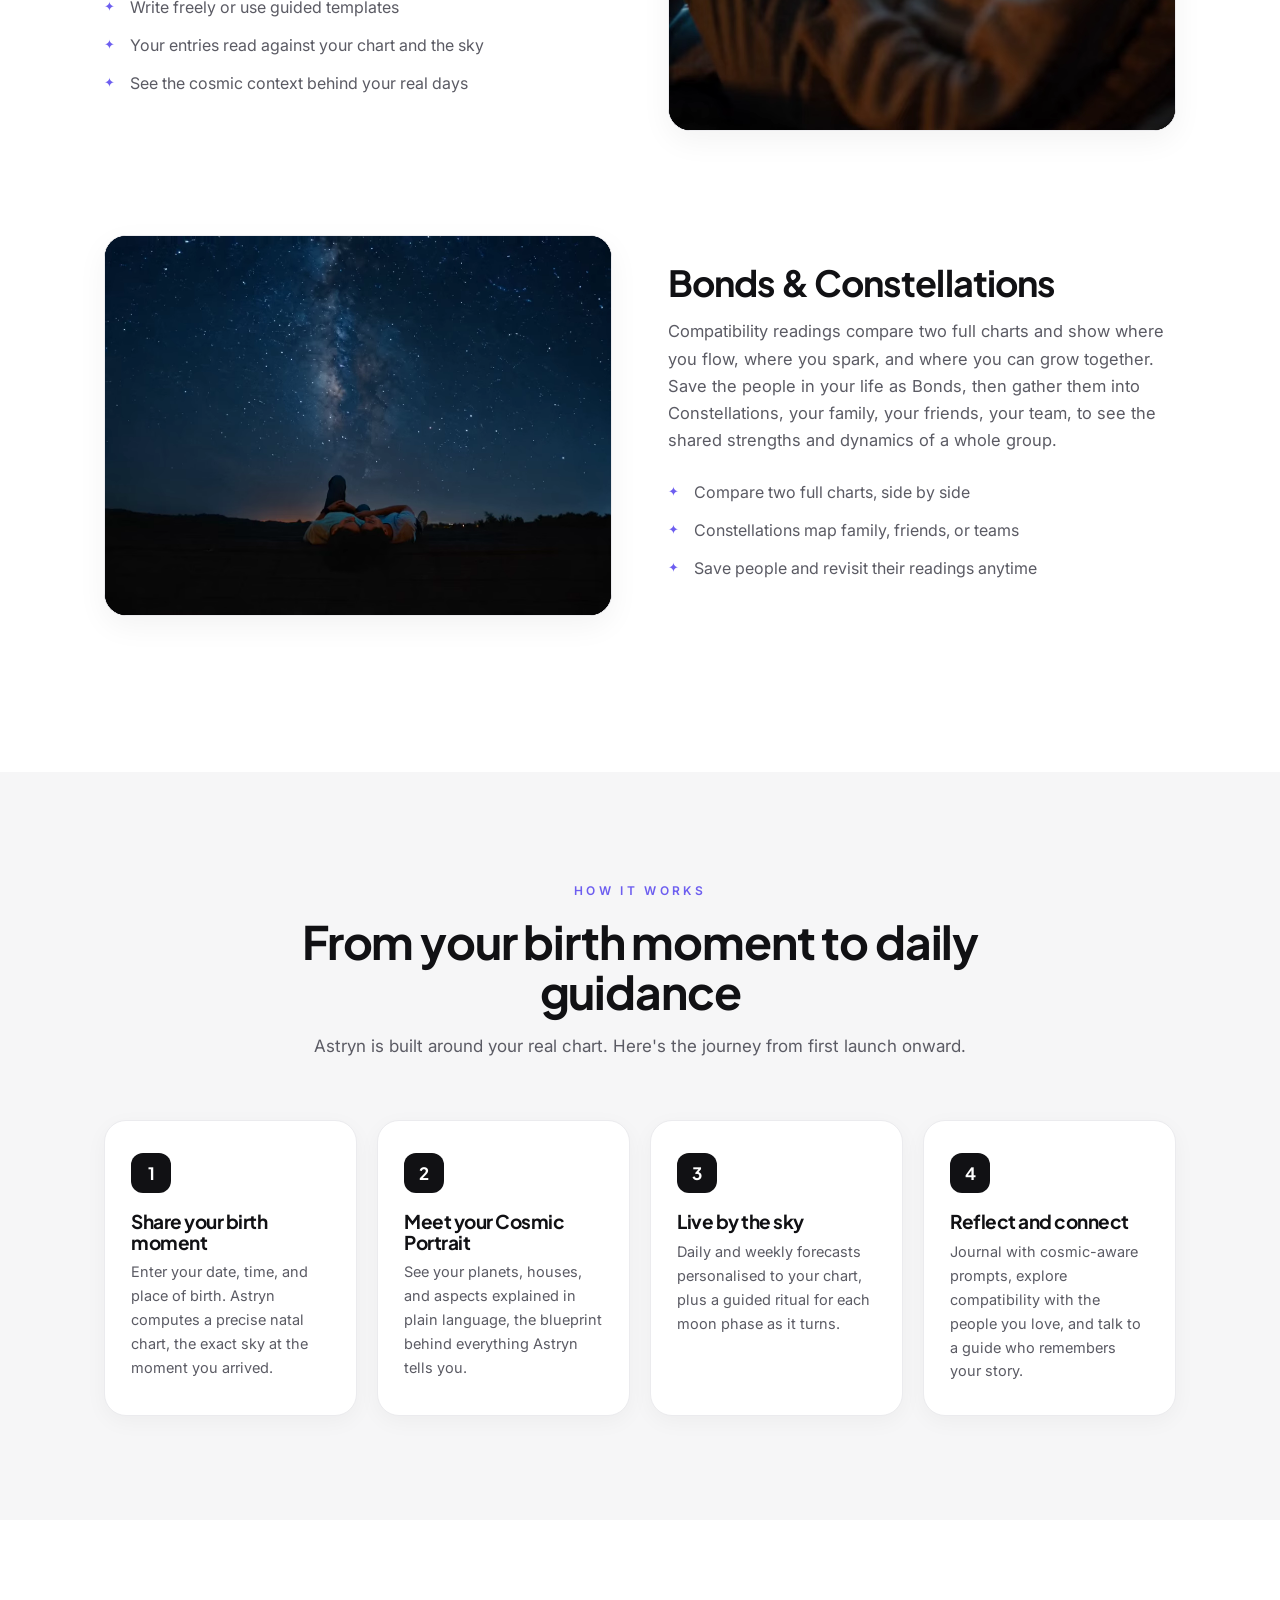
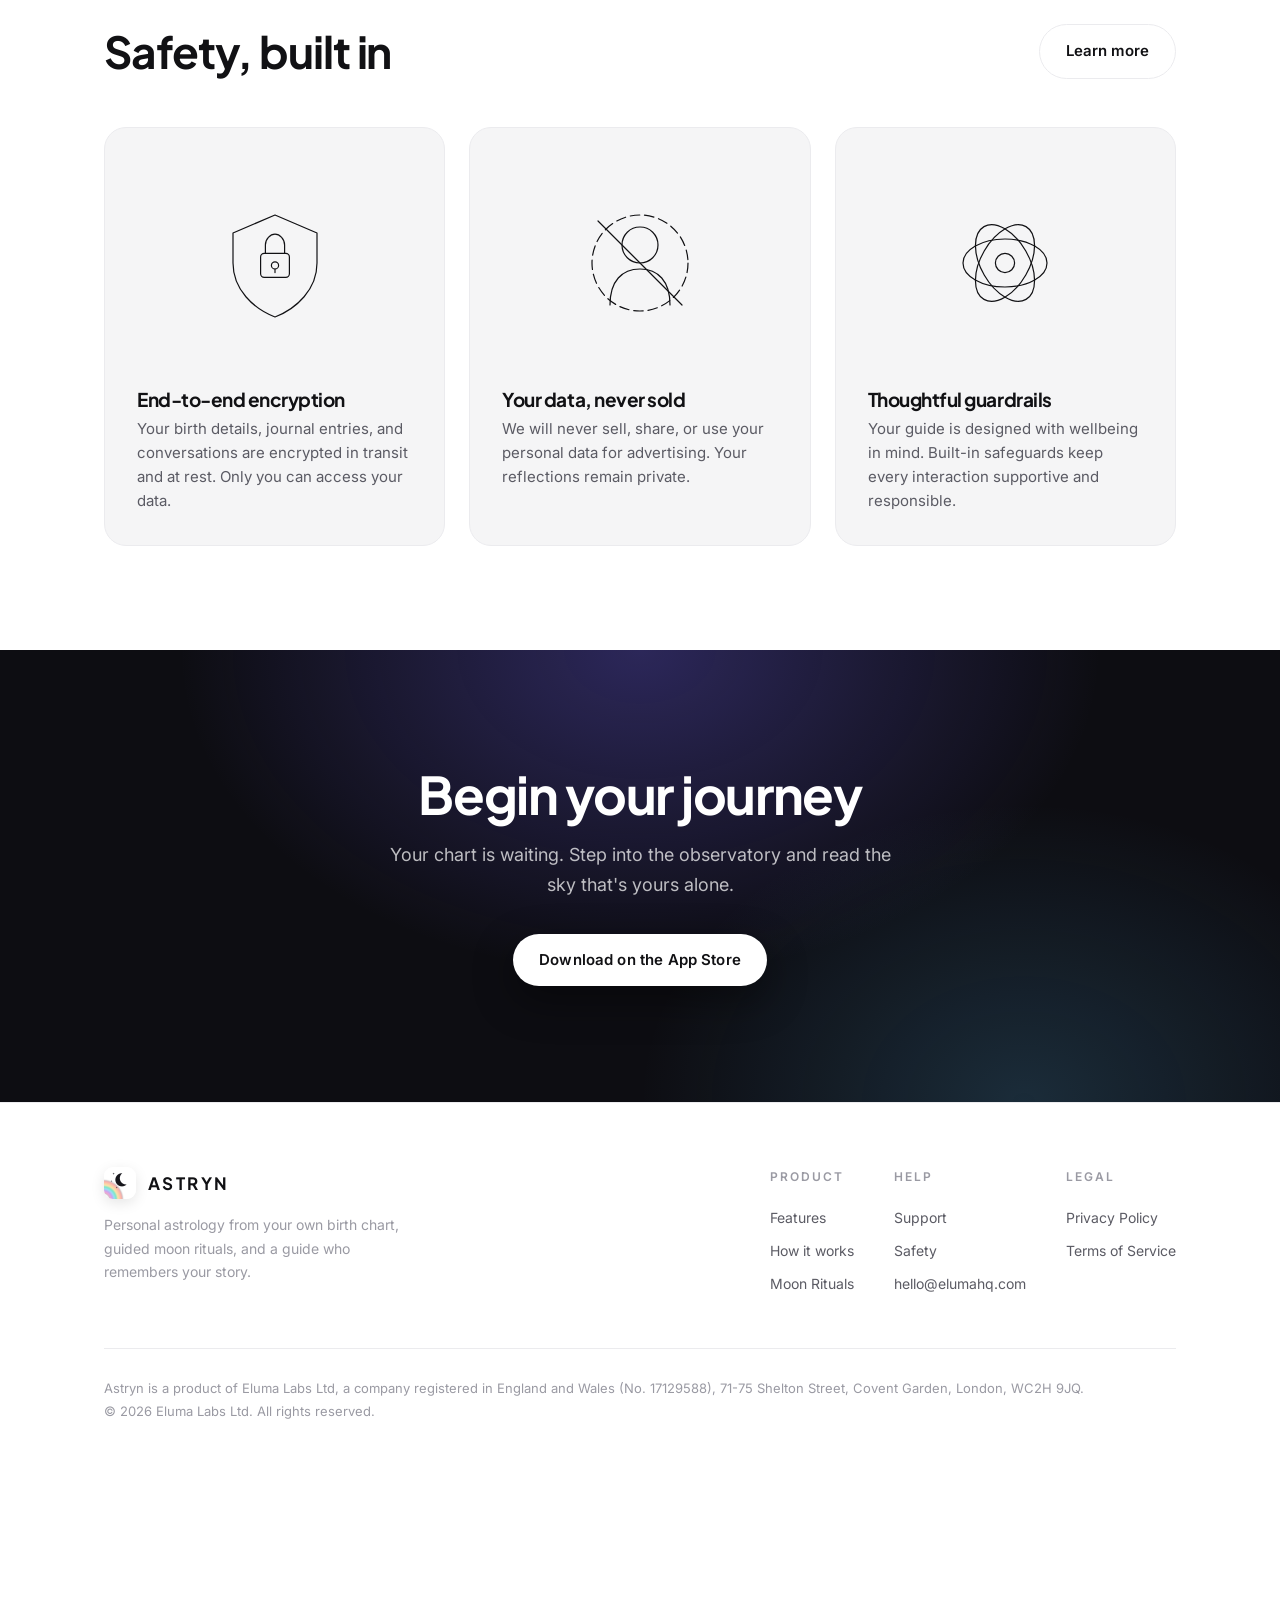
==== commit 2654d964: "Make Guided Moon Rituals a feature card Move moon rituals into the features grid (after Weekly Forec" ====
--- a/index.html
+++ b/index.html
@@ -120,6 +120,20 @@
       </div>
 <div class="feature reveal">
         <div class="feature-text">
+          <h3>Guided Moon Rituals</h3>
+          <p>Lunar guidance and gentle rituals for every phase help you work with the Moon's rhythm rather than against it, from setting intentions on the new moon to releasing what no longer serves you on the full. When you are ready to let something go, write it down and burn it away on the fire and release board.</p>
+          <ul><li>A live phase and a guided ritual for every phase</li><li>Set intentions on the new moon</li><li>A fire and release board to burn what no longer serves you</li></ul>
+        </div>
+        <div class="feature-media has-video">
+          <img class="feature-poster" src="/media/moon-ritual.jpg" alt="" aria-hidden="true"/>
+          <video class="feature-video" autoplay loop muted playsinline preload="metadata" poster="/media/moon-ritual.jpg">
+            <source src="/media/moon-ritual.webm" type="video/webm"/>
+            <source src="/media/moon-ritual.web.mp4" type="video/mp4"/>
+          </video>
+        </div>
+      </div>
+<div class="feature reveal">
+        <div class="feature-text">
           <h3>Talk to Astryn</h3>
           <p>Ask anything. Astryn answers from your chart and remembers your journal, so the conversation gets more personal over time. Whether you want to understand a placement, prepare for a hard day, or just think something through, it is there to talk.</p>
           <ul><li>Answers grounded in your chart</li><li>Remembers your journal</li><li>More personal over time</li></ul>
@@ -157,29 +171,6 @@
           <video class="feature-video" autoplay loop muted playsinline preload="metadata" poster="/media/bonds.jpg">
             <source src="/media/bonds.webm" type="video/webm"/>
             <source src="/media/bonds.web.mp4" type="video/mp4"/>
-          </video>
-        </div>
-      </div>
-    </div>
-  </section>
-
-  <section class="block" id="moon">
-    <div class="wrap">
-      <div class="feature reveal">
-        <div class="feature-text">
-          <h3>Guided Moon Rituals</h3>
-          <p>Lunar guidance and gentle rituals for every phase help you work with the Moon's rhythm rather than against it, from setting intentions on the new moon to releasing what no longer serves you on the full. When you are ready to let something go, write it down and burn it away on the fire and release board.</p>
-          <ul>
-            <li>Live phase and a guided ritual for every phase</li>
-            <li>Set intentions on the new moon</li>
-            <li>A fire and release board to burn what no longer serves you</li>
-          </ul>
-        </div>
-        <div class="feature-media has-video">
-          <img class="feature-poster" src="/media/moon-ritual.jpg" alt="" aria-hidden="true"/>
-          <video class="feature-video" autoplay loop muted playsinline preload="metadata" poster="/media/moon-ritual.jpg">
-            <source src="/media/moon-ritual.webm" type="video/webm"/>
-            <source src="/media/moon-ritual.web.mp4" type="video/mp4"/>
           </video>
         </div>
       </div>
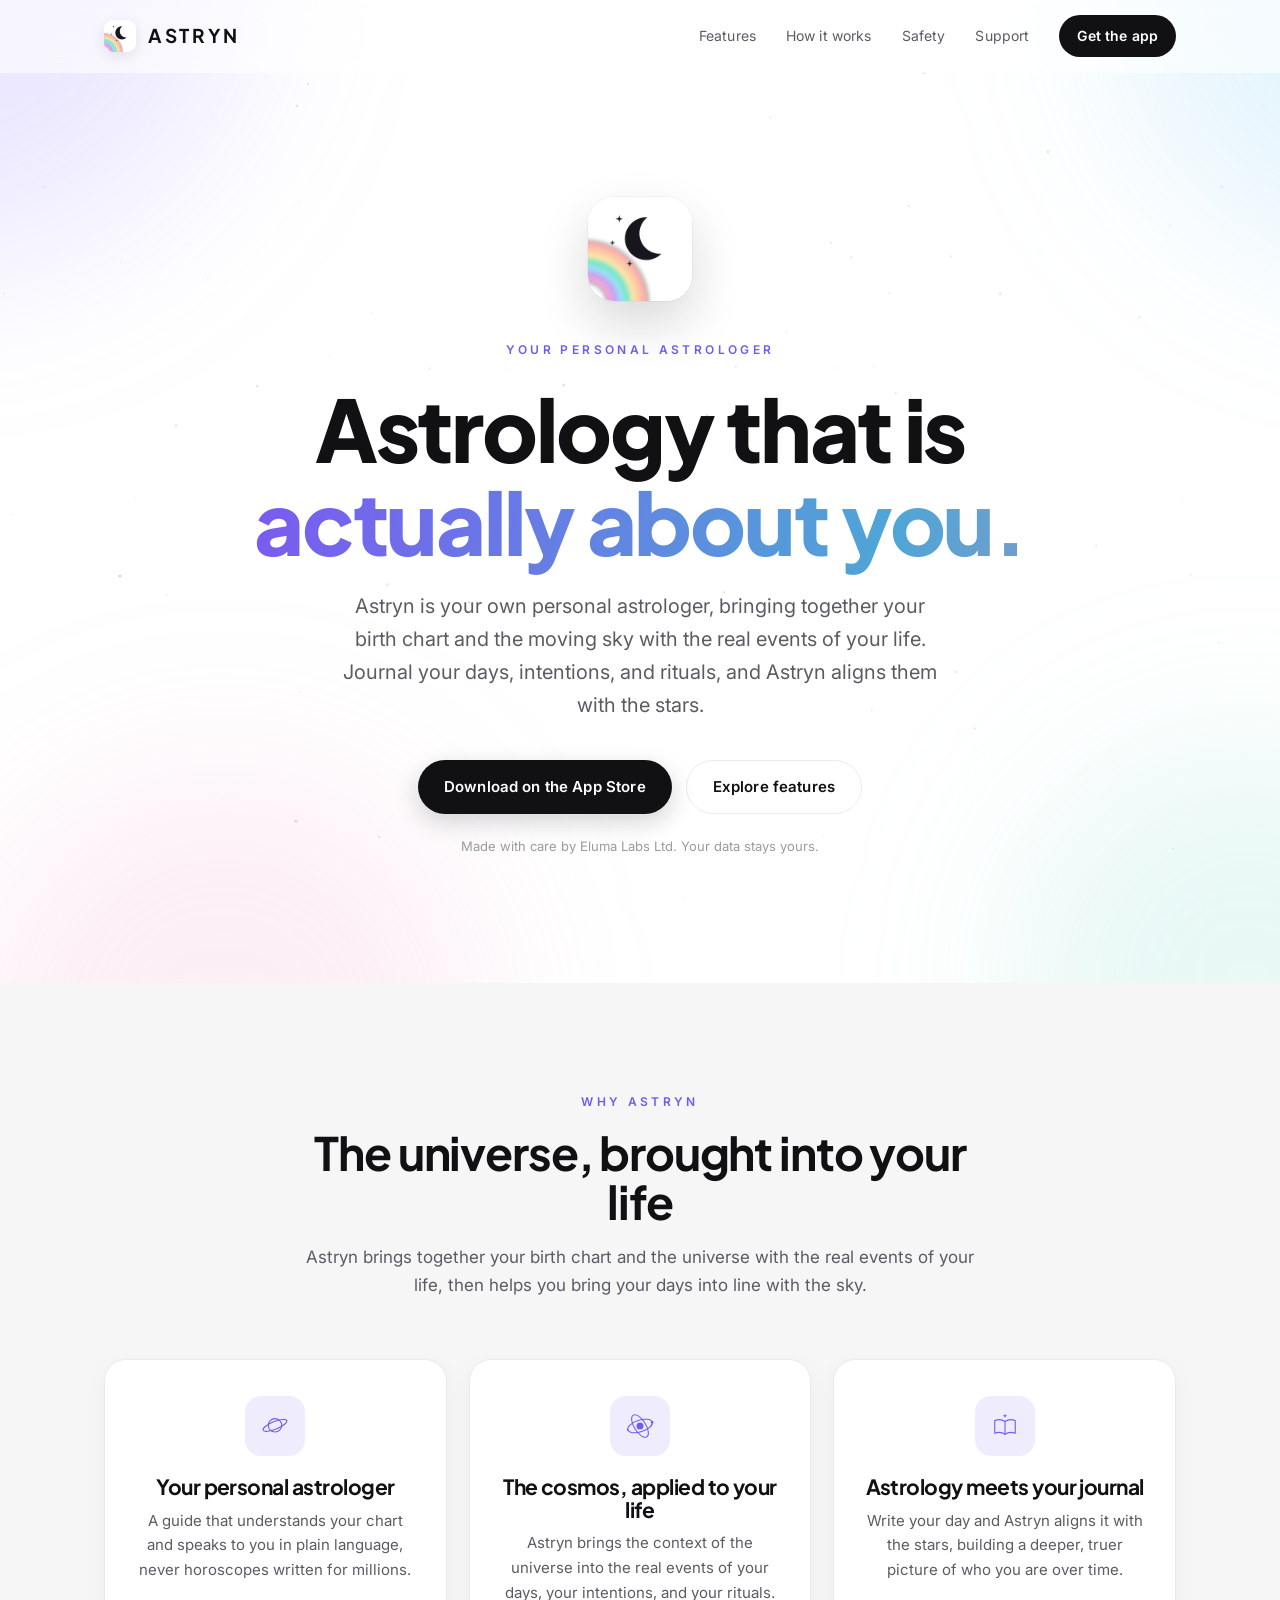
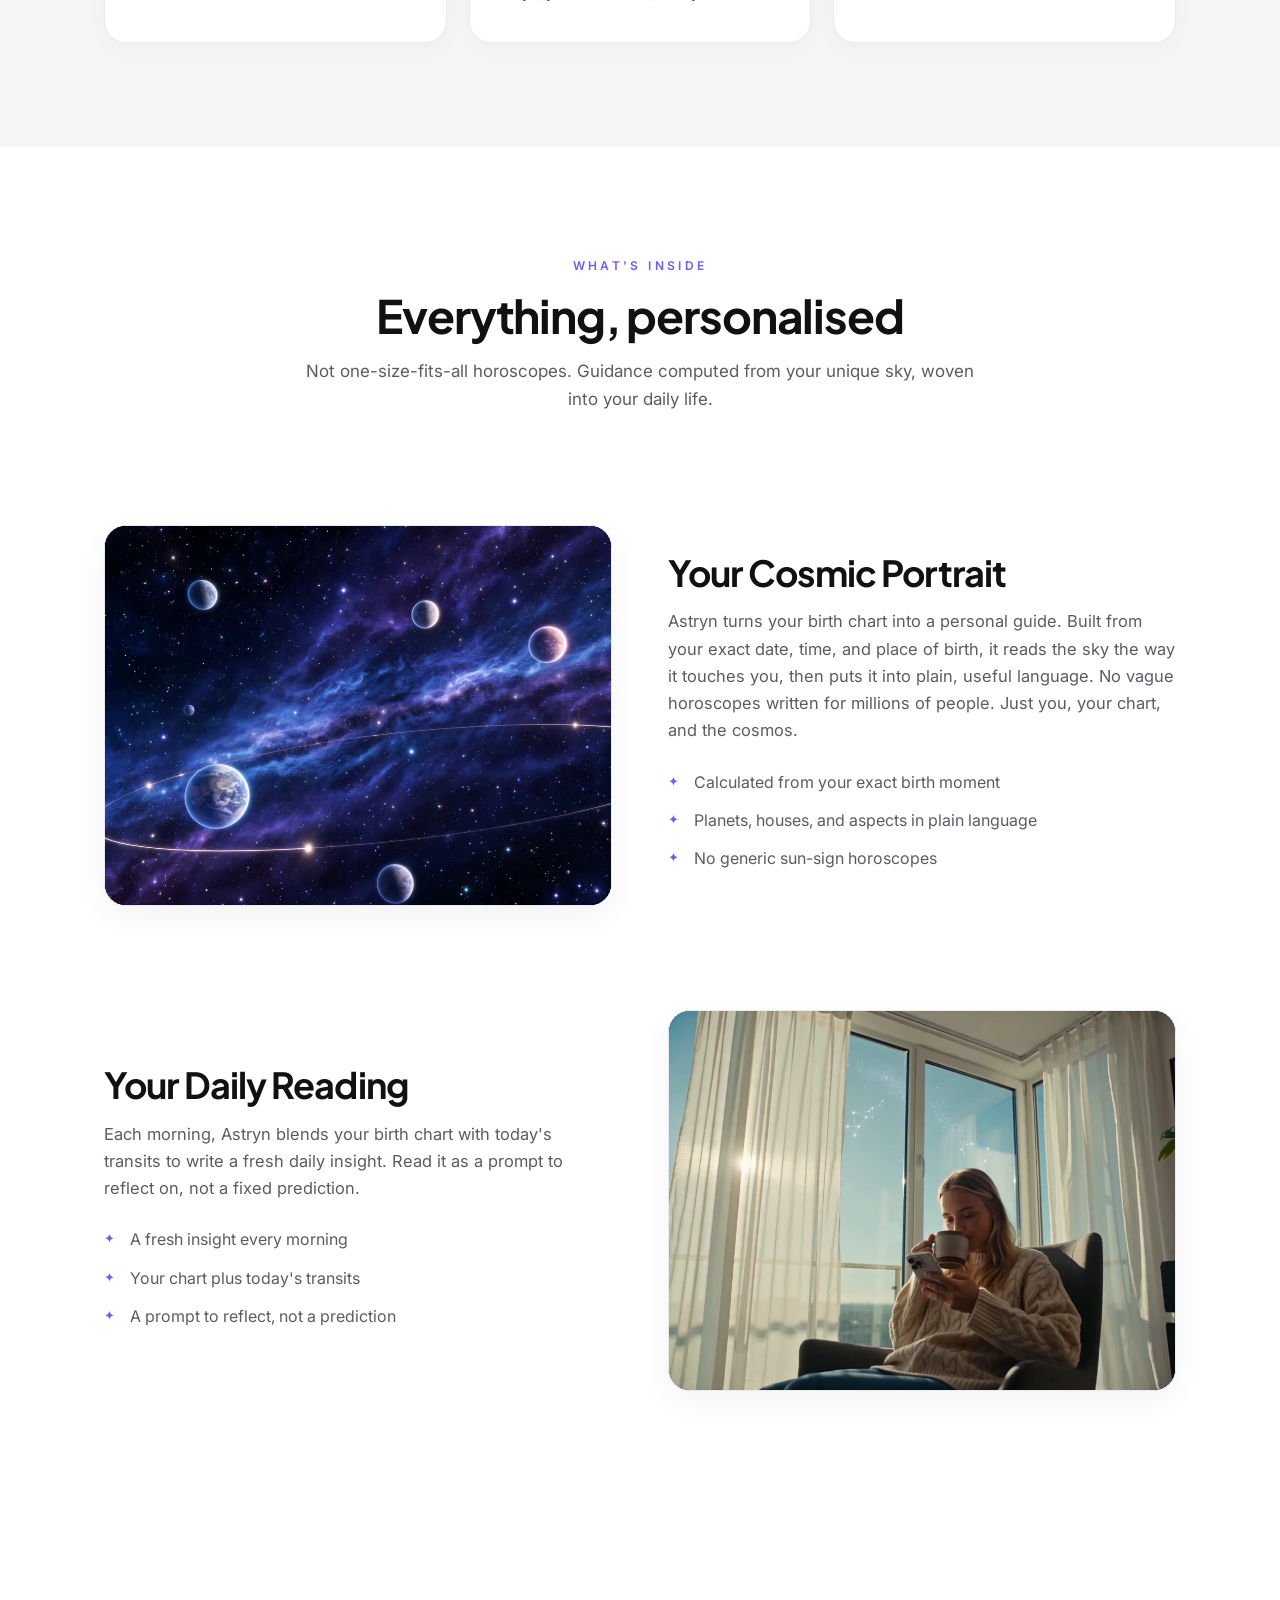
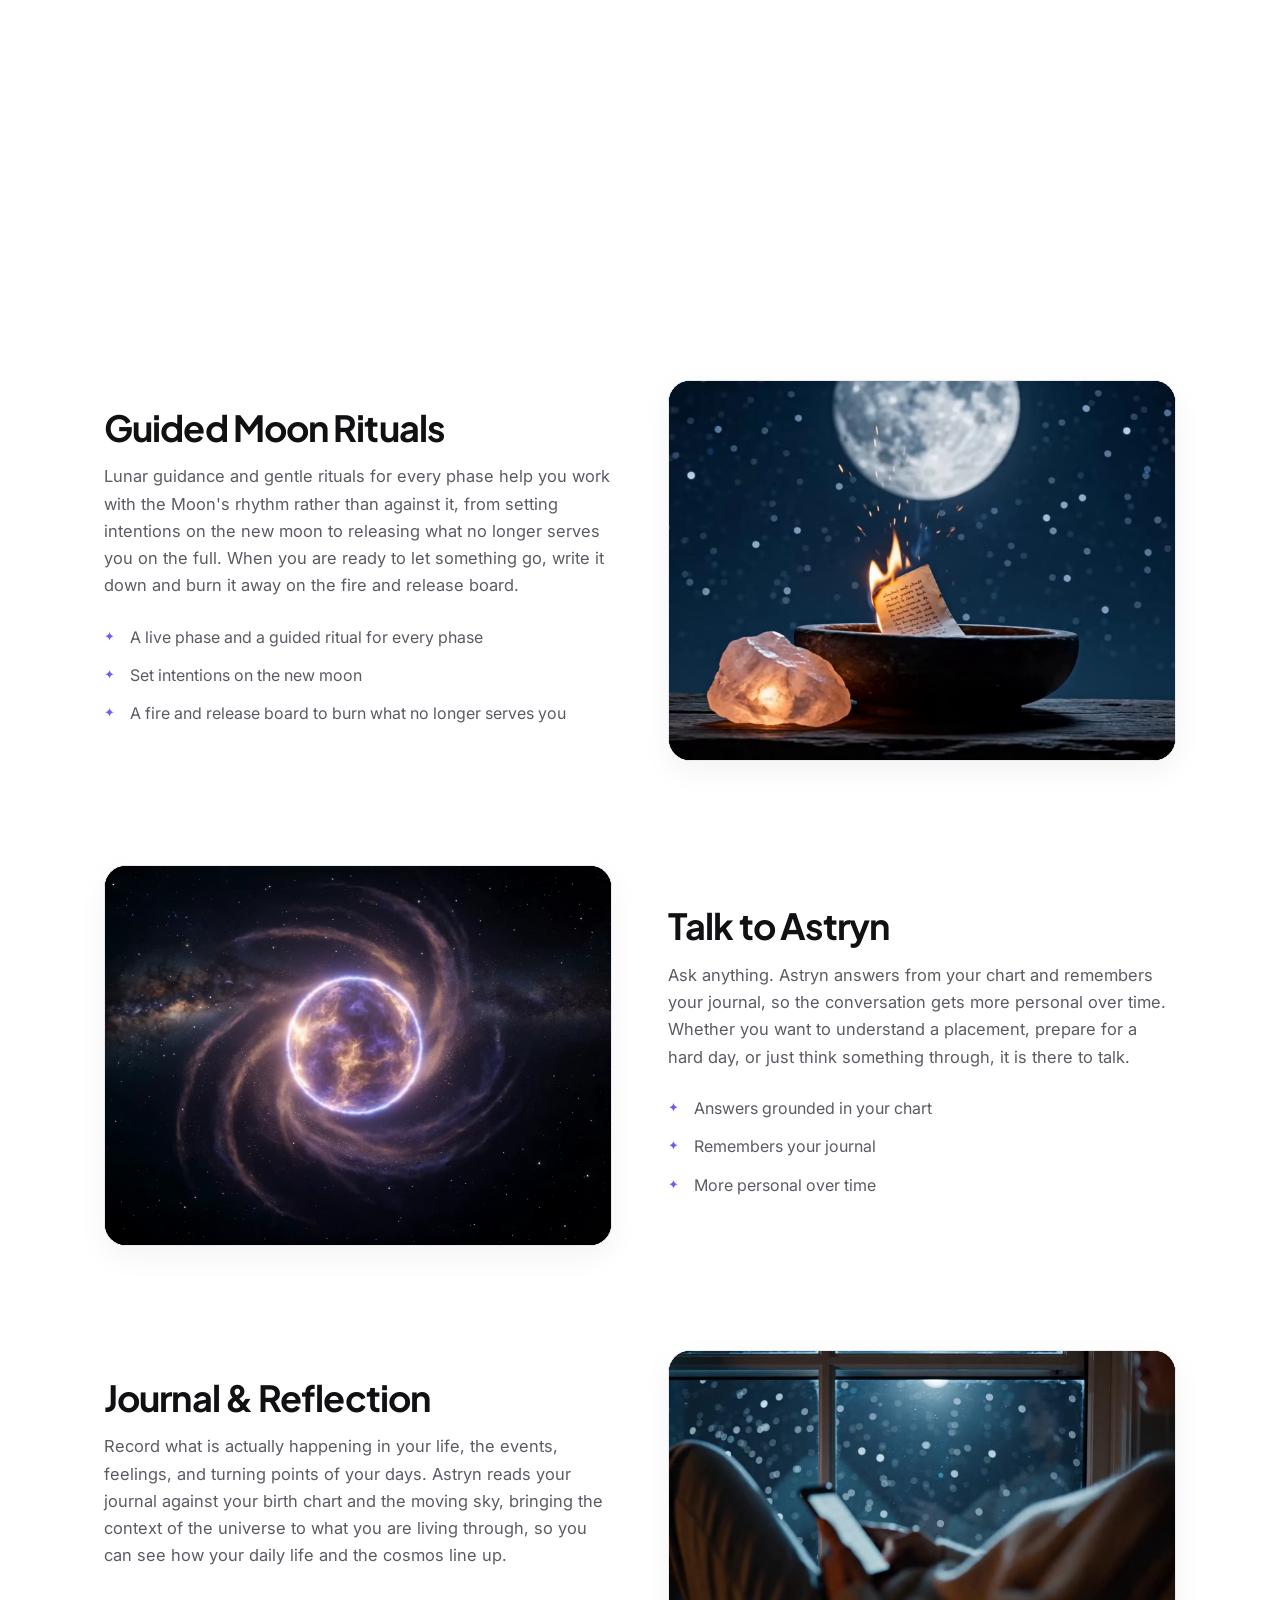
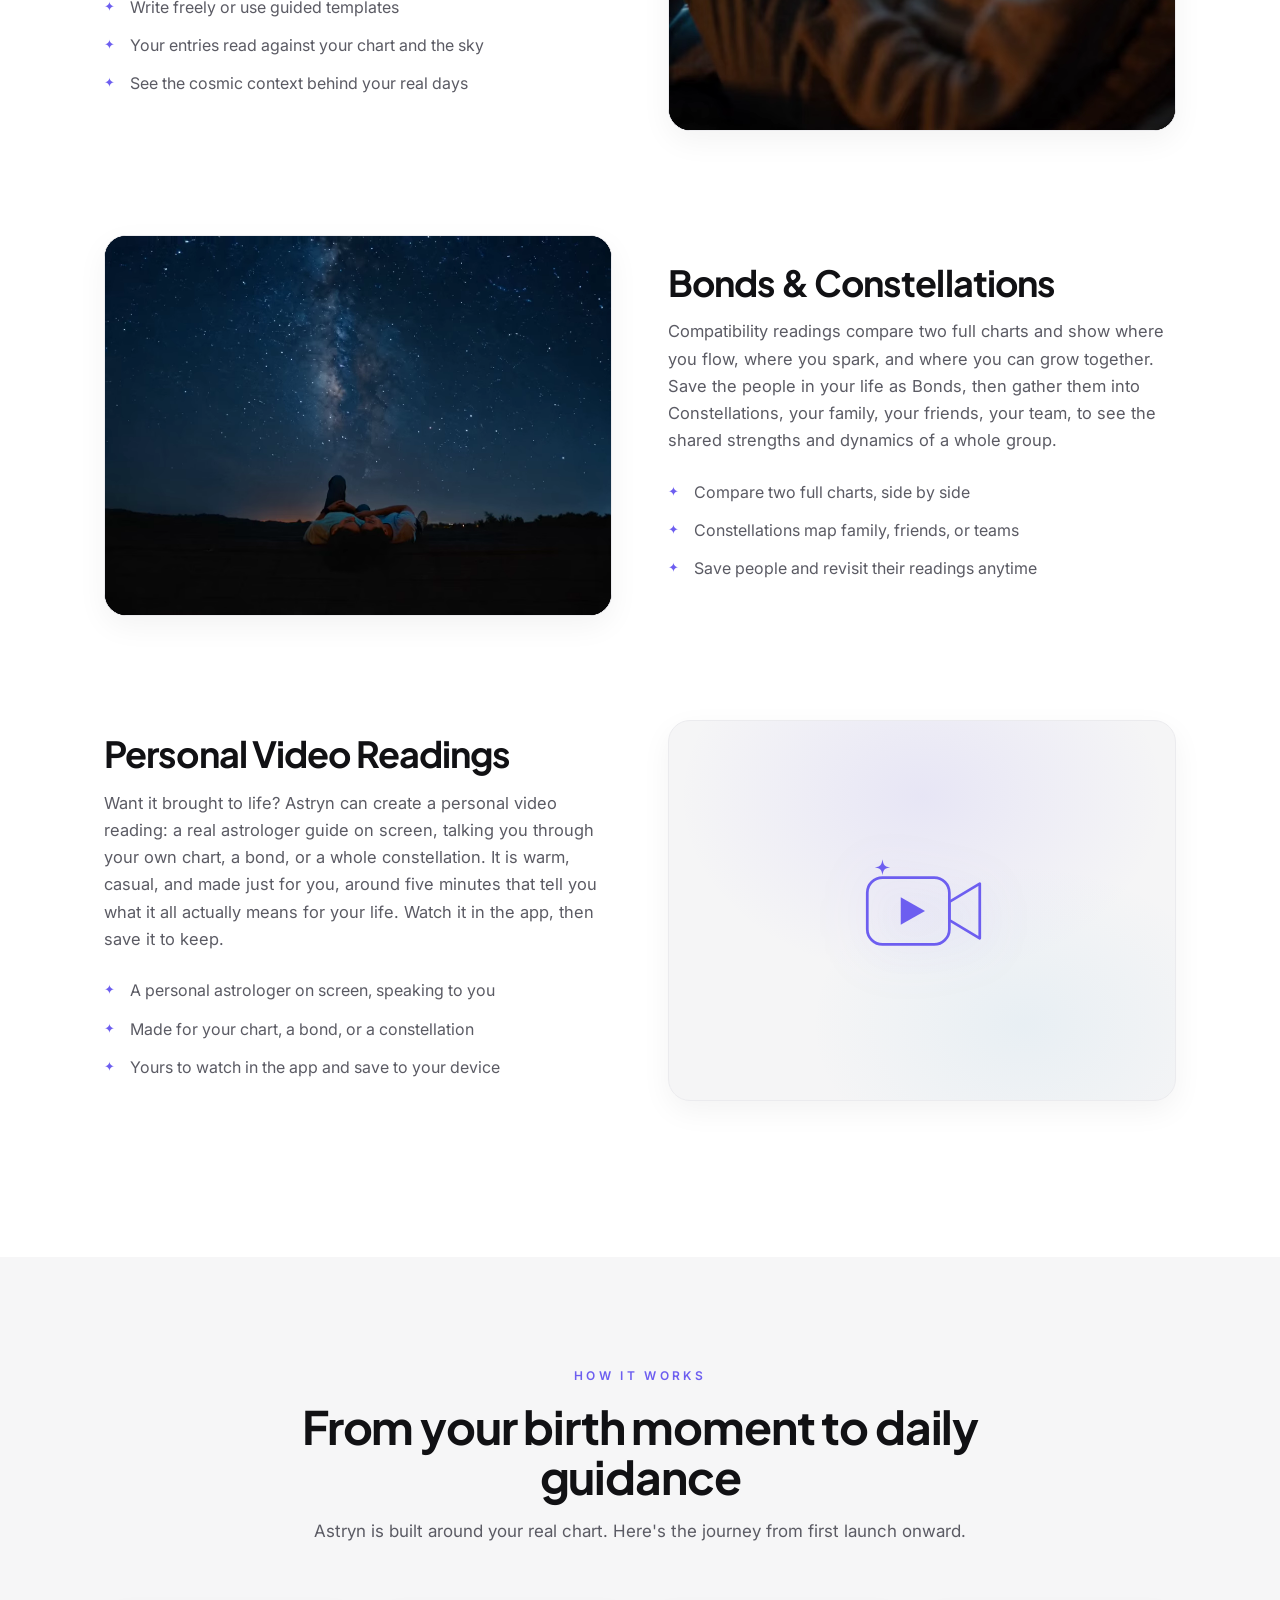
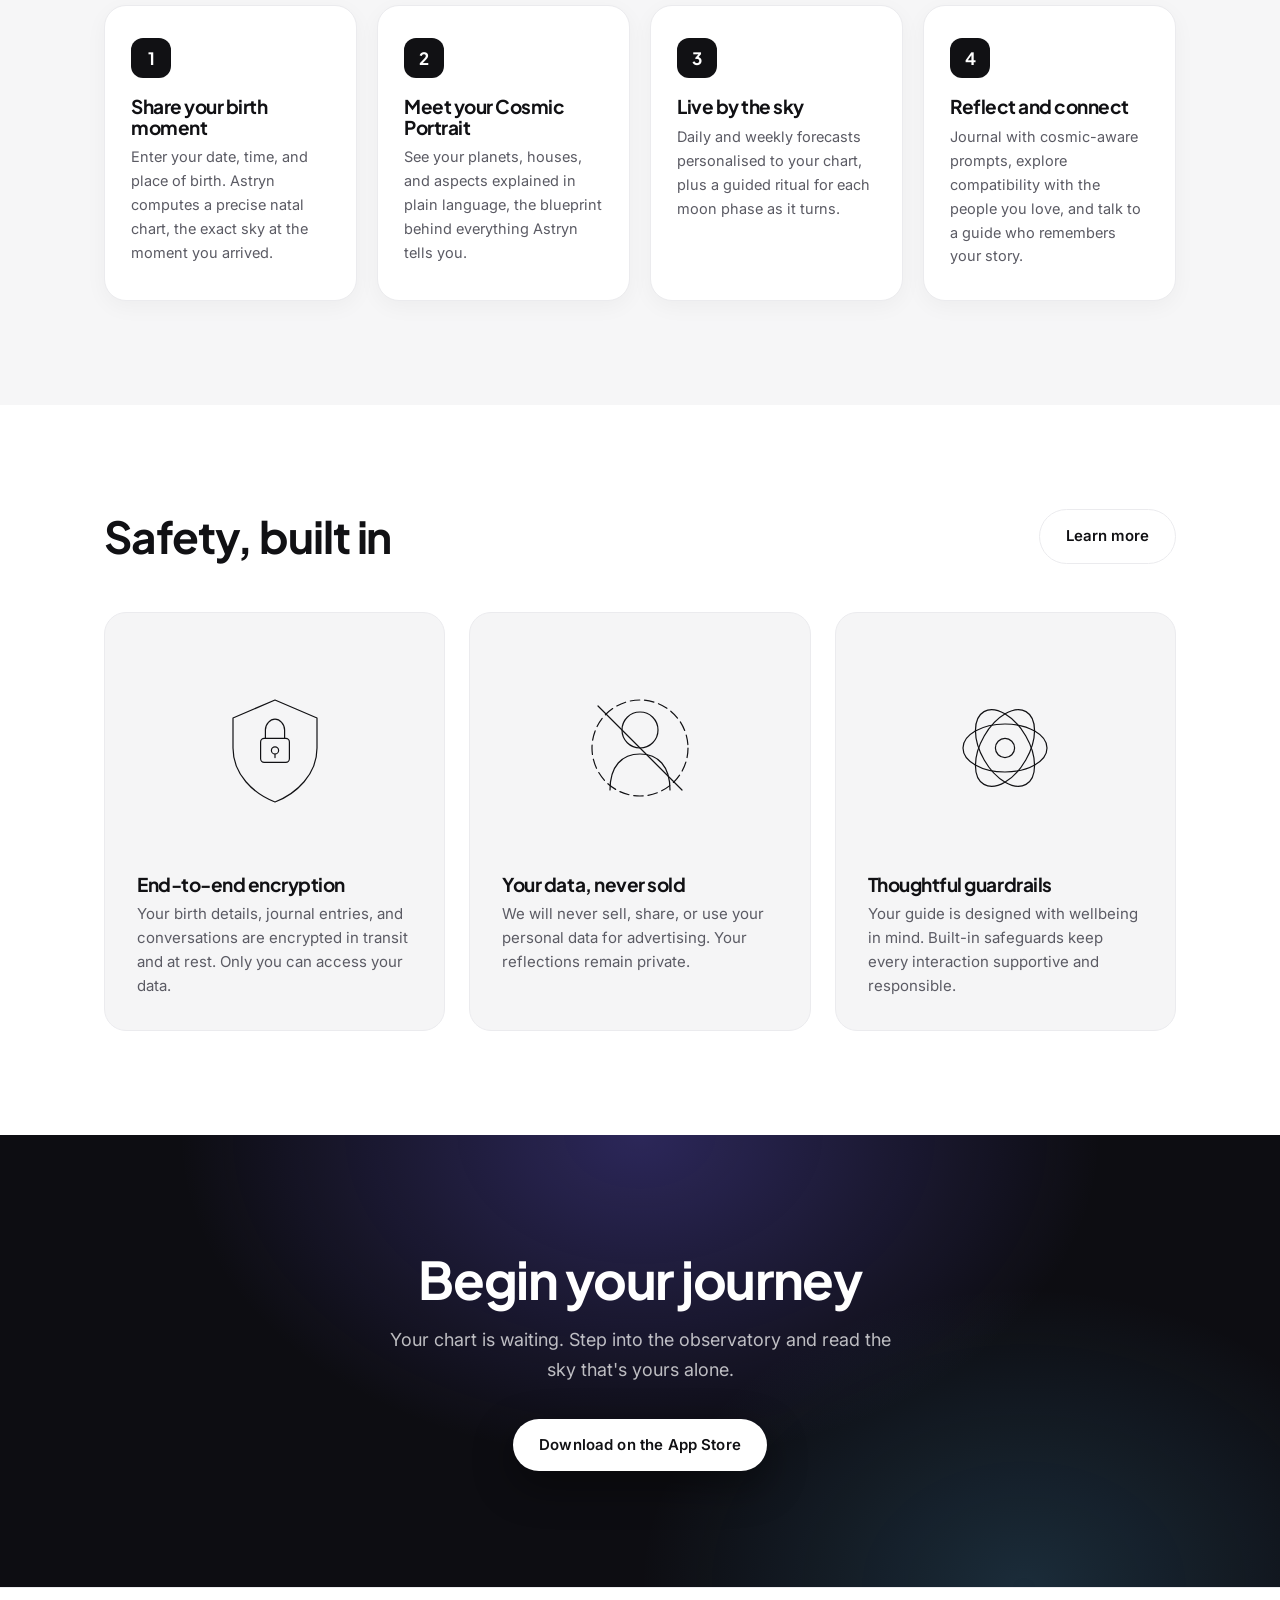
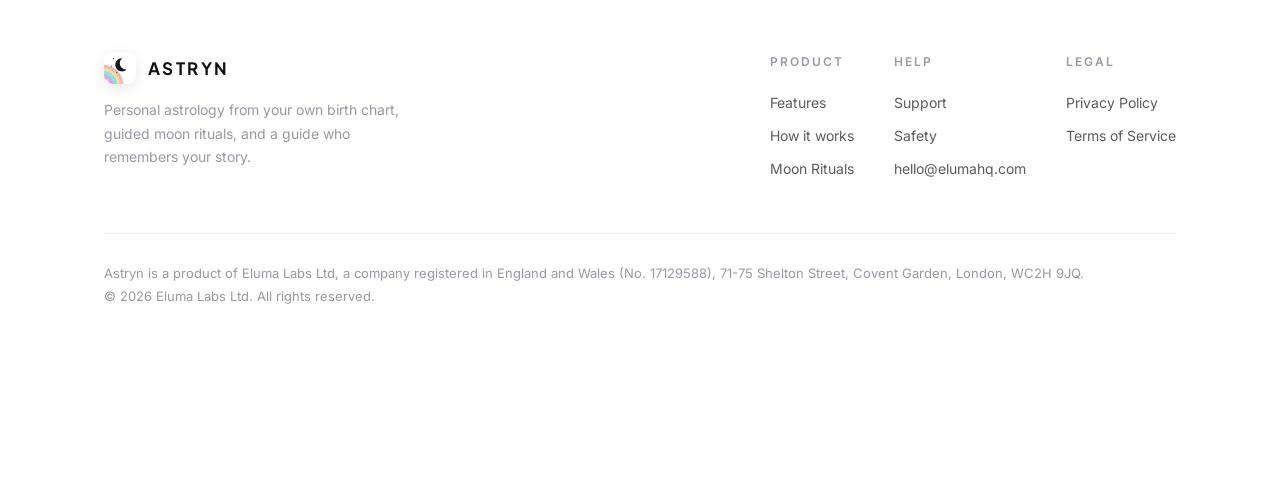
==== commit fbf24419: "Site: add Personal Video Readings selling point Add a Personal Video Readings feature to the landing" ====
--- a/index.html
+++ b/index.html
@@ -174,6 +174,19 @@
           </video>
         </div>
       </div>
+<div class="feature reveal">
+        <div class="feature-text">
+          <h3>Personal Video Readings</h3>
+          <p>Want it brought to life? Astryn can create a personal video reading: a real astrologer guide on screen, talking you through your own chart, a bond, or a whole constellation. It is warm, casual, and made just for you, around five minutes that tell you what it all actually means for your life. Watch it in the app, then save it to keep.</p>
+          <ul><li>A personal astrologer on screen, speaking to you</li><li>Made for your chart, a bond, or a constellation</li><li>Yours to watch in the app and save to your device</li></ul>
+        </div>
+        <div class="feature-media"><div class="feature-art"><svg viewBox="0 0 100 100" fill="none" stroke="currentColor" stroke-width="2" stroke-linecap="round" stroke-linejoin="round">
+  <rect x="14" y="28" width="54" height="44" rx="10"/>
+  <path d="M68 44 L88 32 L88 68 L68 56 Z"/>
+  <path d="M36 41 L52 50 L36 59 Z" fill="currentColor" stroke="none"/>
+  <path d="M24 16 C24.6 20 25.4 20.8 29 21.4 C25.4 22 24.6 22.8 24 26.4 C23.4 22.8 22.6 22 19 21.4 C22.6 20.8 23.4 20 24 16 Z" fill="currentColor" stroke="none"/>
+</svg></div></div>
+      </div>
     </div>
   </section>
 
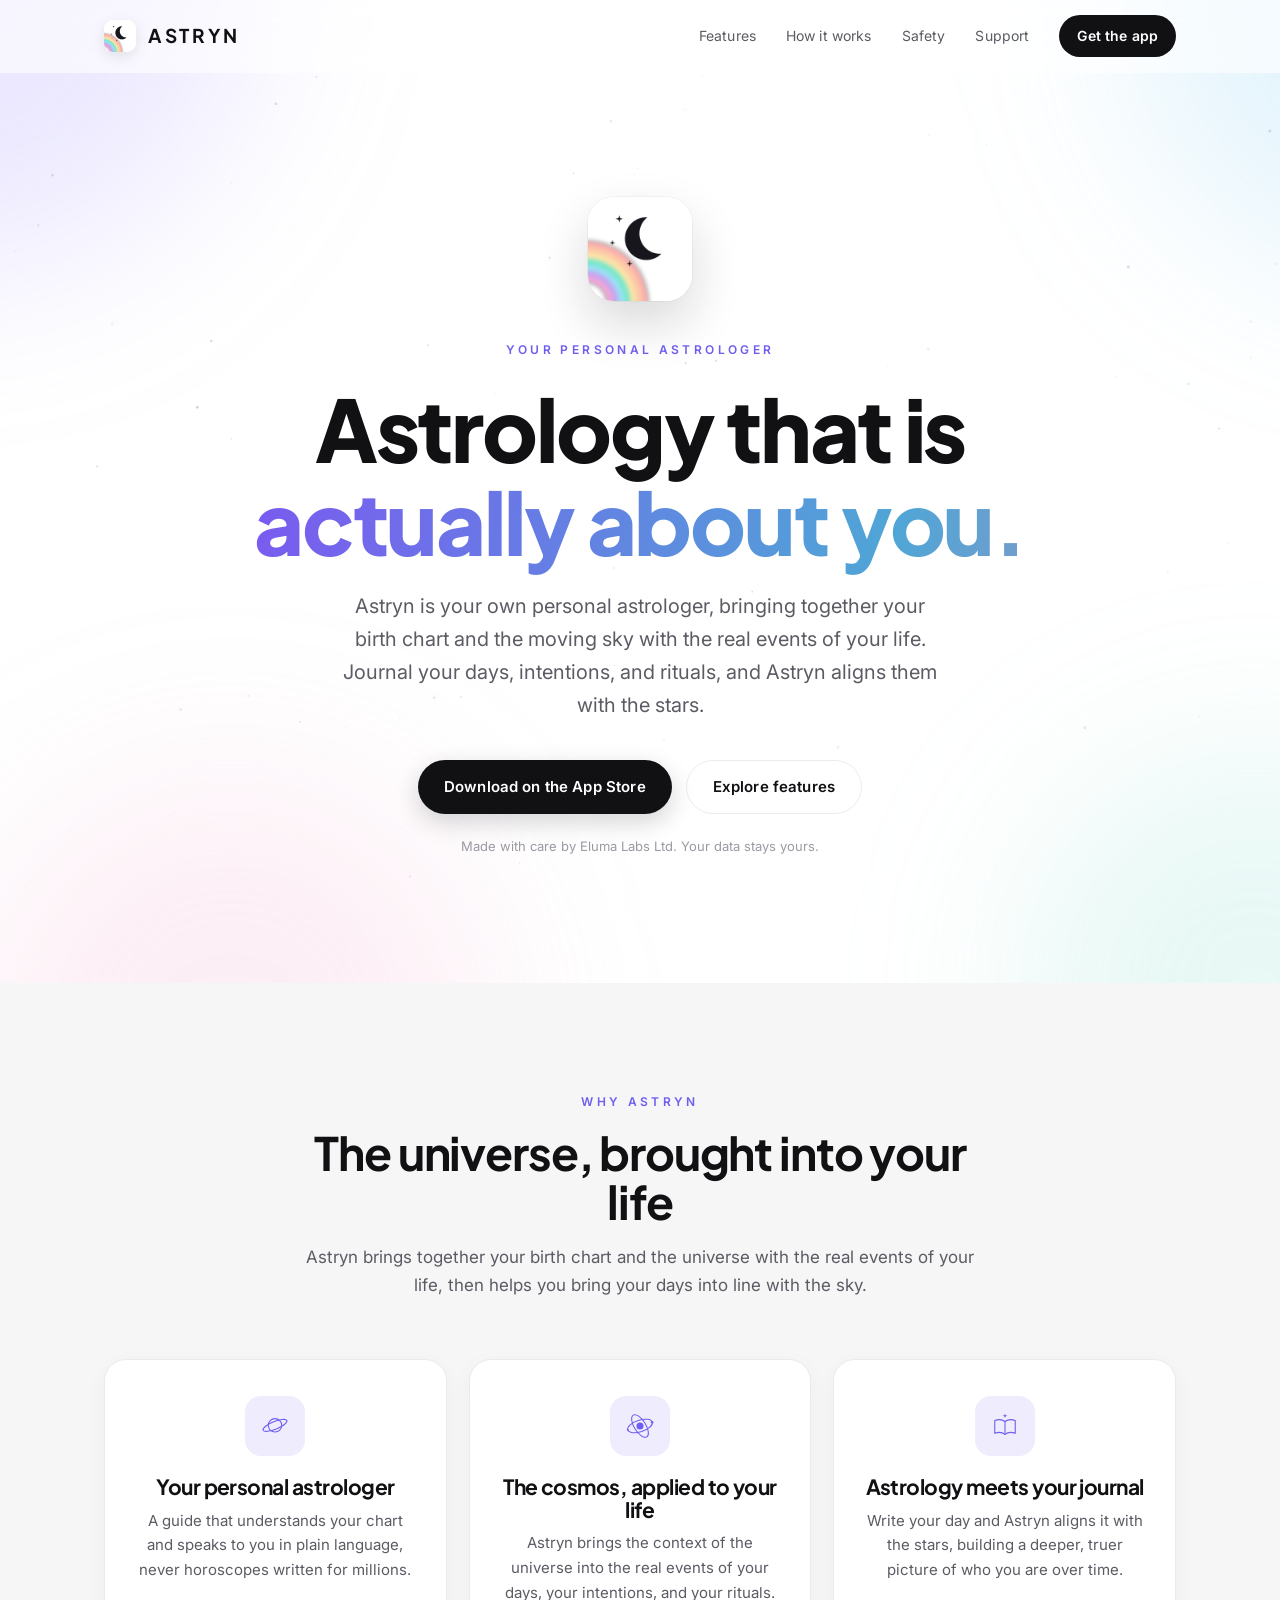
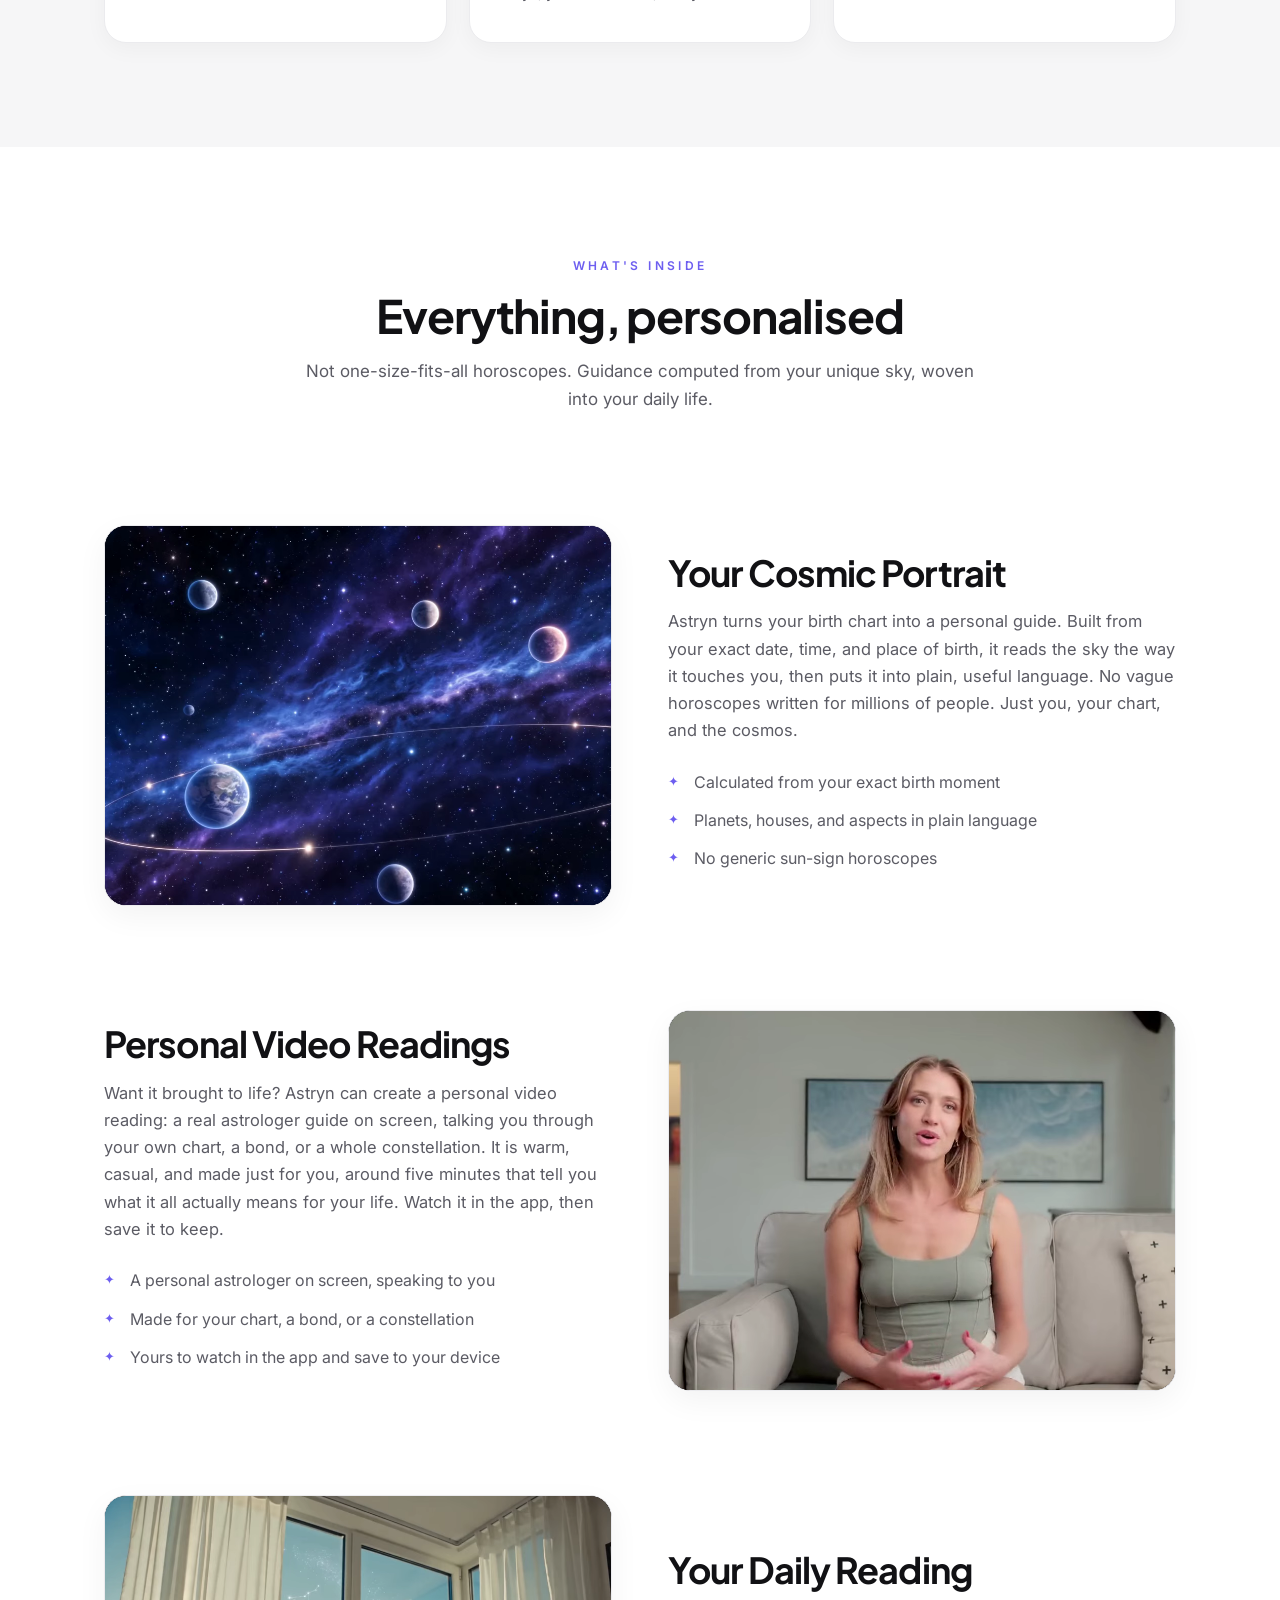
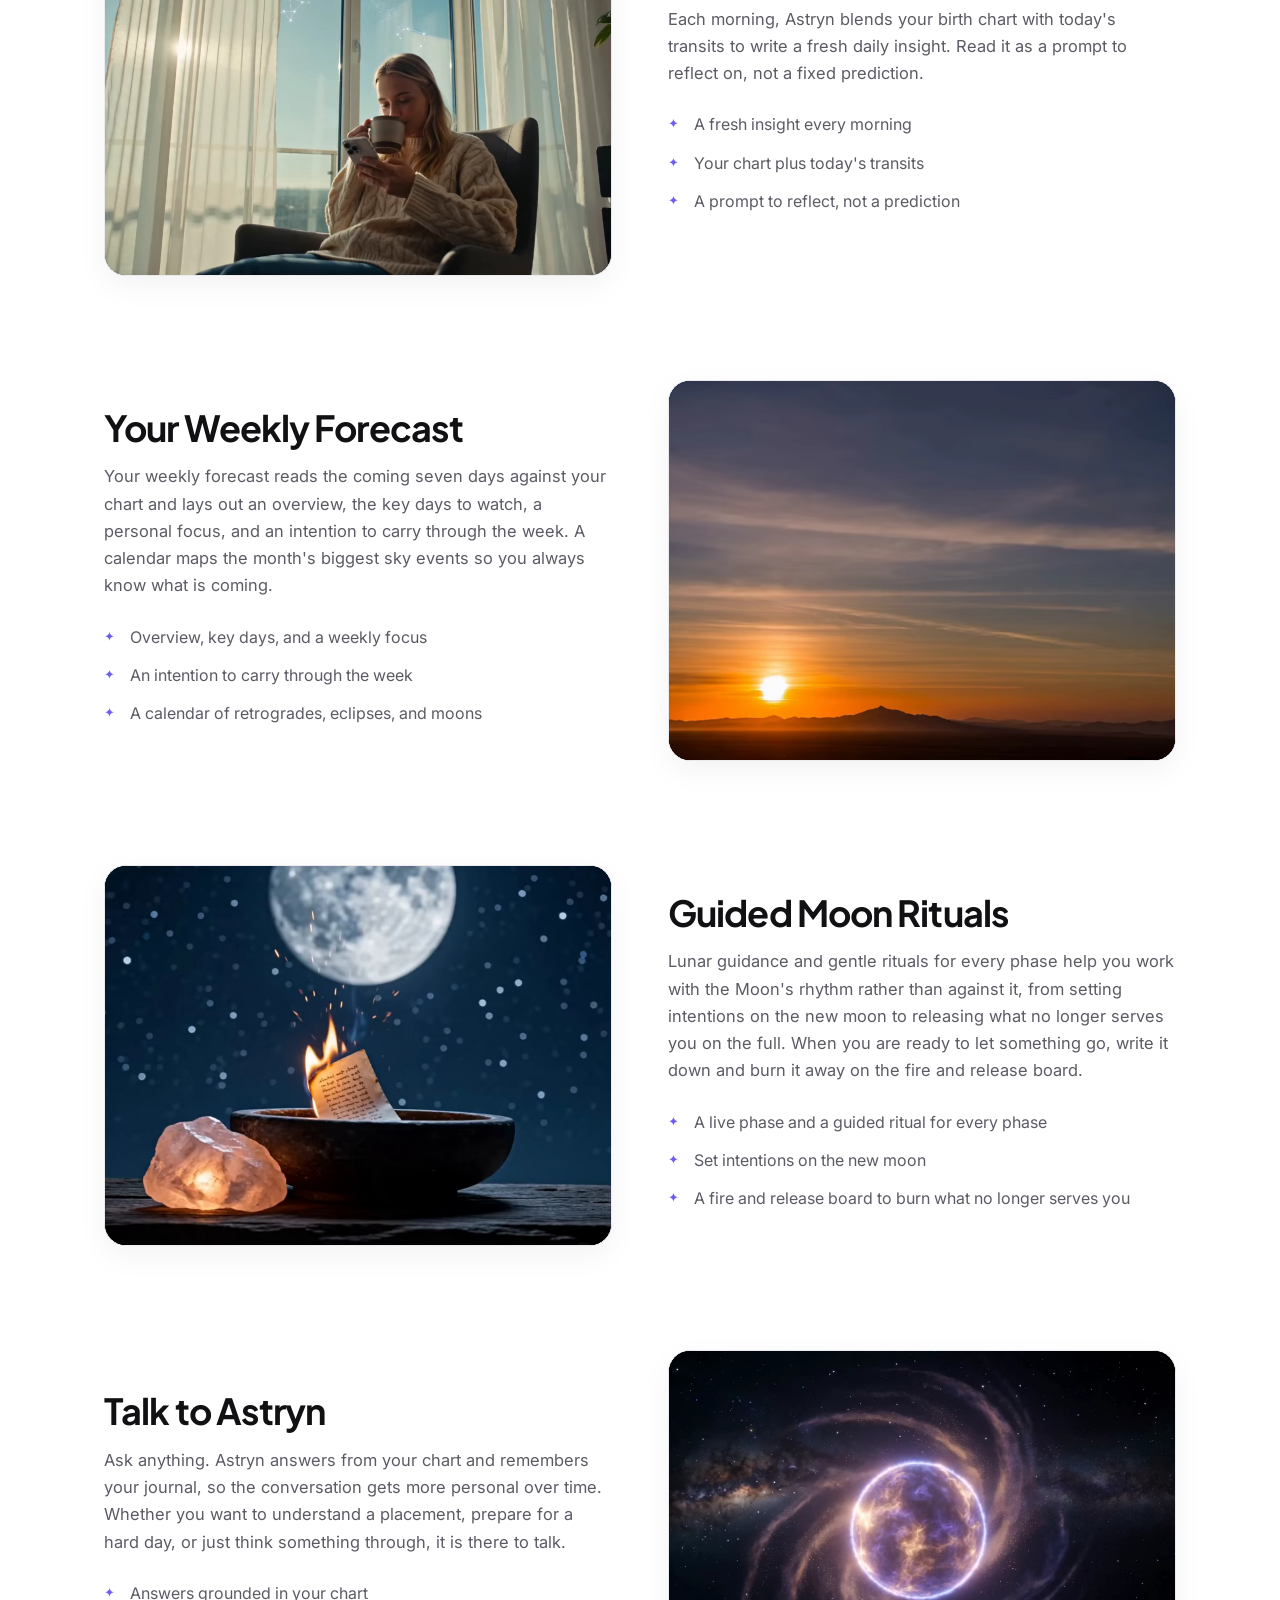
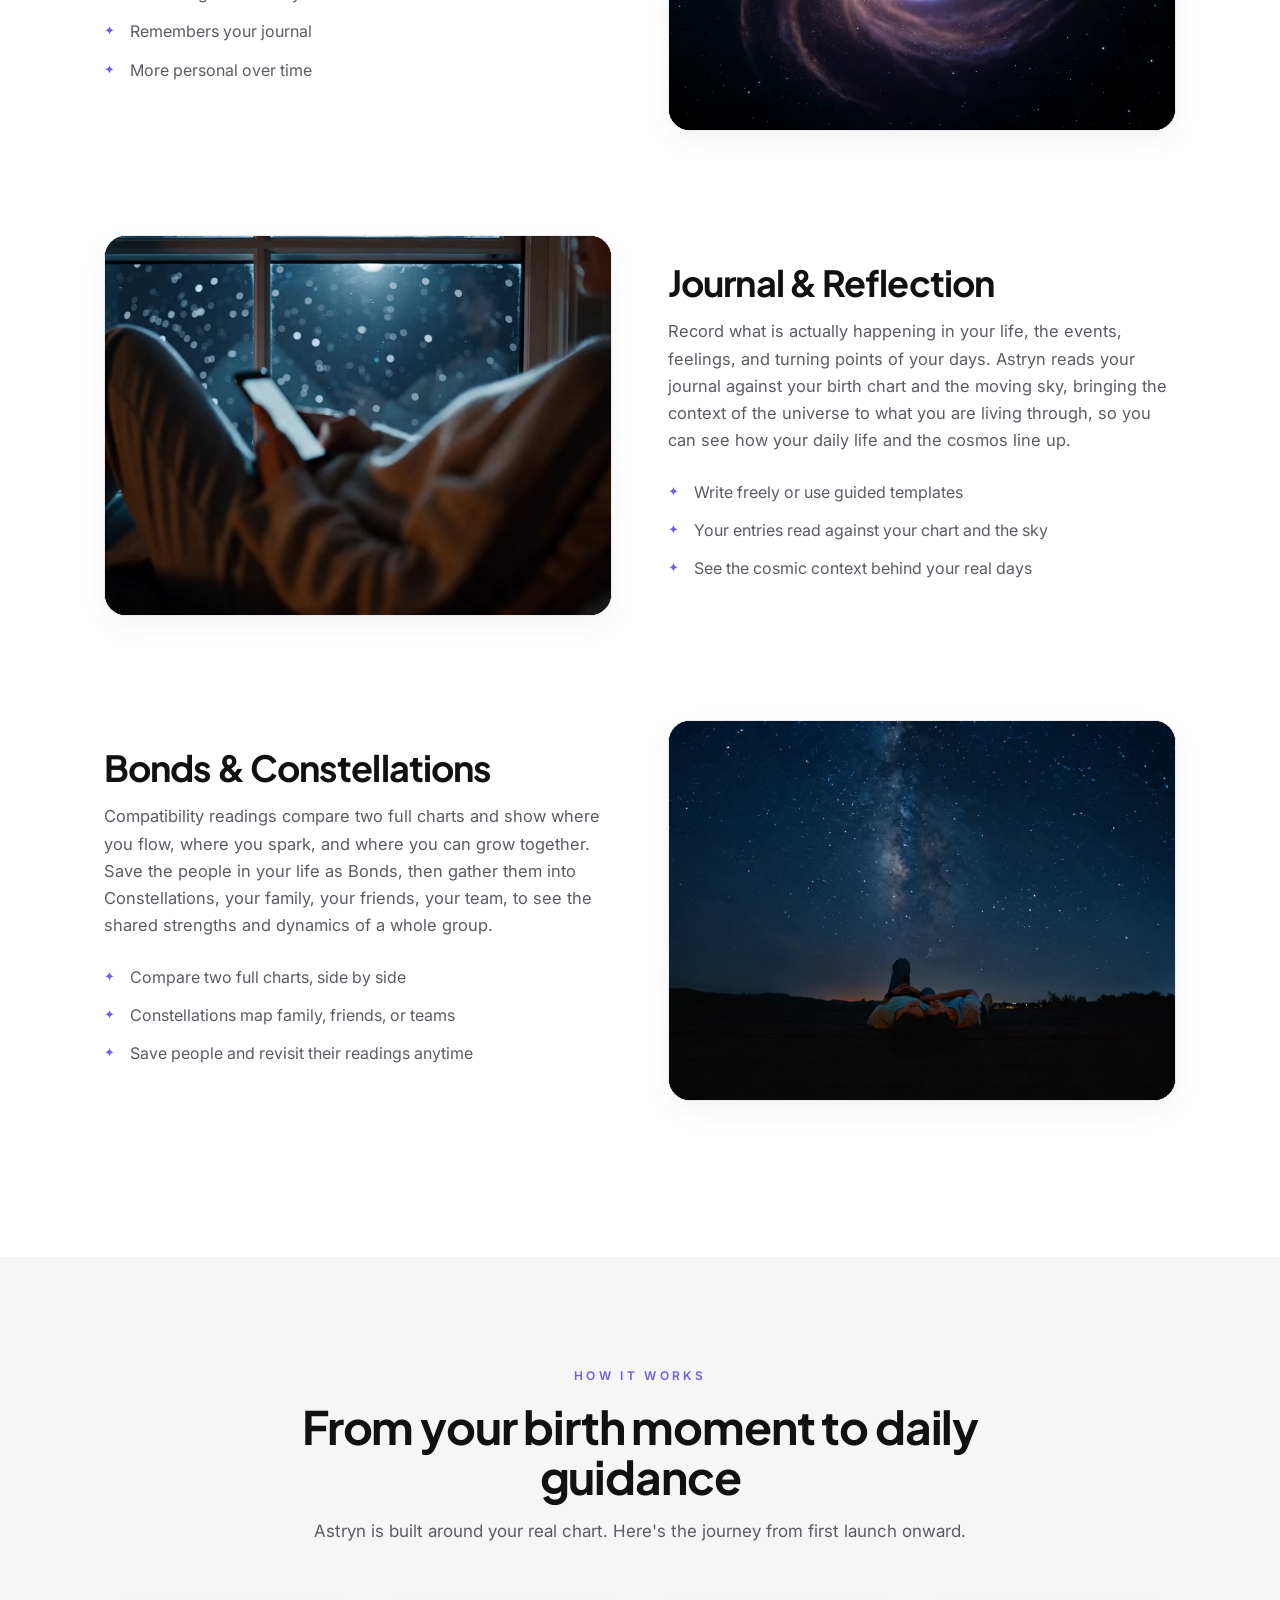
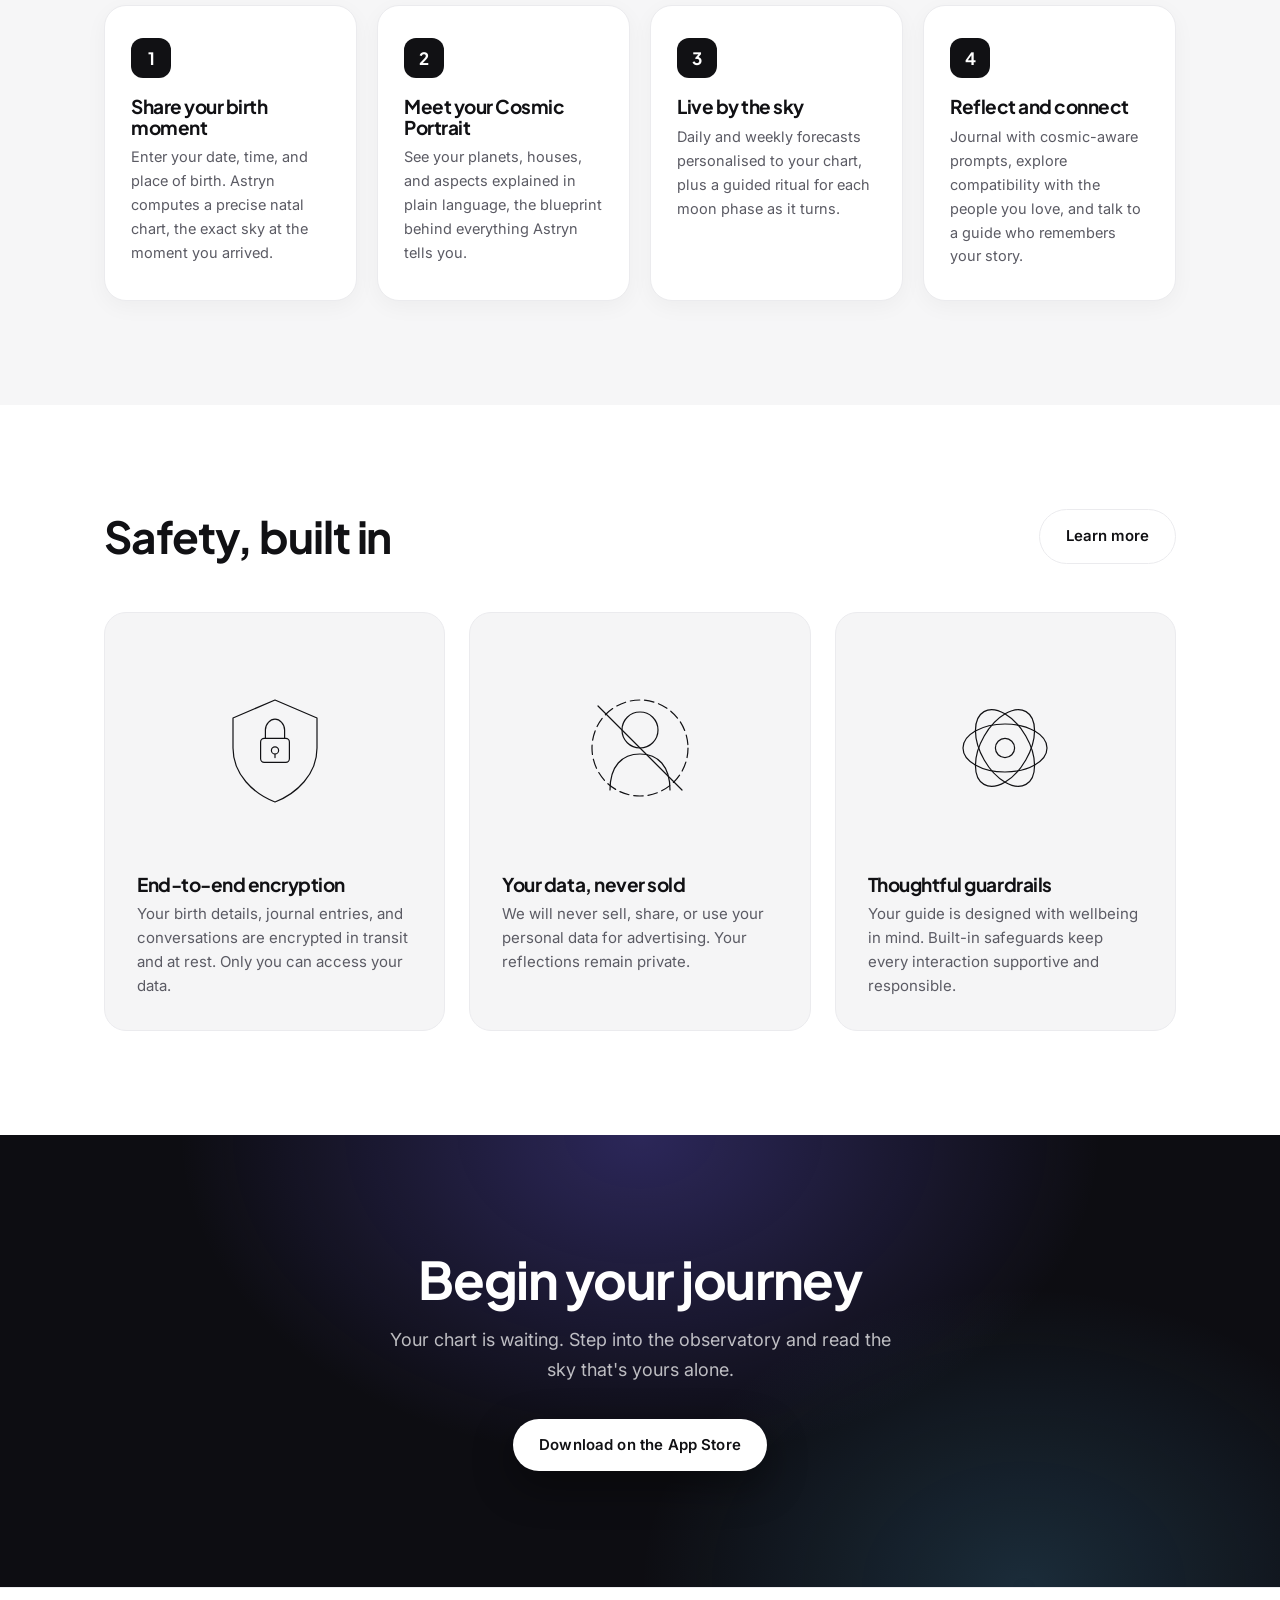
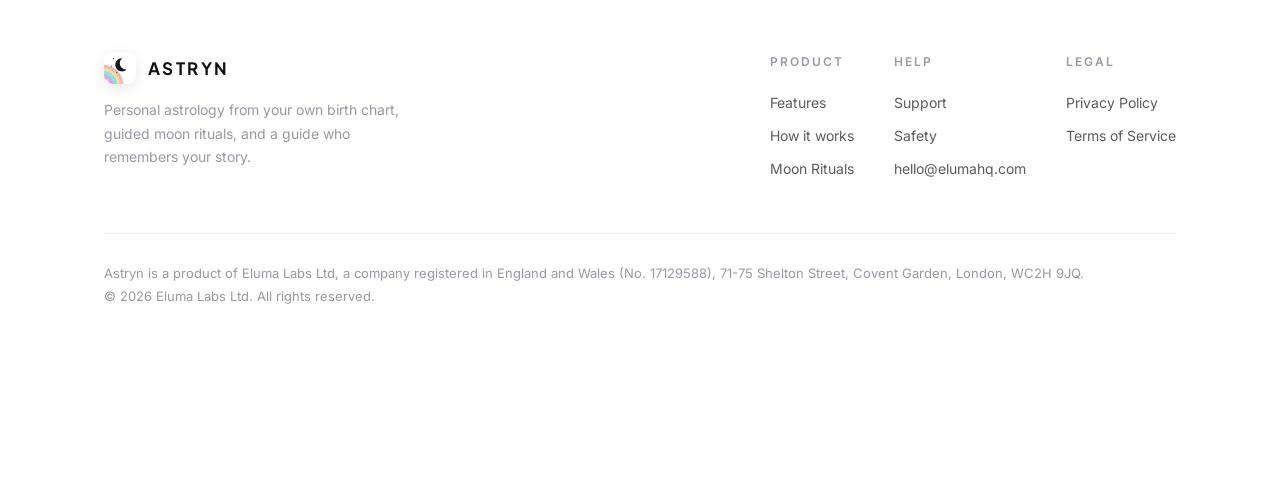
==== commit e1cc41c5: "Site: move Video Readings up and add a silent preview clip Promote Personal Video Readings to the se" ====
--- a/index.html
+++ b/index.html
@@ -92,6 +92,20 @@
       </div>
 <div class="feature reveal">
         <div class="feature-text">
+          <h3>Personal Video Readings</h3>
+          <p>Want it brought to life? Astryn can create a personal video reading: a real astrologer guide on screen, talking you through your own chart, a bond, or a whole constellation. It is warm, casual, and made just for you, around five minutes that tell you what it all actually means for your life. Watch it in the app, then save it to keep.</p>
+          <ul><li>A personal astrologer on screen, speaking to you</li><li>Made for your chart, a bond, or a constellation</li><li>Yours to watch in the app and save to your device</li></ul>
+        </div>
+        <div class="feature-media has-video">
+          <img class="feature-poster" src="/media/video-reading.jpg" alt="" aria-hidden="true"/>
+          <video class="feature-video" autoplay loop muted playsinline preload="metadata" poster="/media/video-reading.jpg">
+            <source src="/media/video-reading.webm" type="video/webm"/>
+            <source src="/media/video-reading.web.mp4" type="video/mp4"/>
+          </video>
+        </div>
+      </div>
+<div class="feature reveal">
+        <div class="feature-text">
           <h3>Your Daily Reading</h3>
           <p>Each morning, Astryn blends your birth chart with today's transits to write a fresh daily insight. Read it as a prompt to reflect on, not a fixed prediction.</p>
           <ul><li>A fresh insight every morning</li><li>Your chart plus today's transits</li><li>A prompt to reflect, not a prediction</li></ul>
@@ -173,19 +187,6 @@
             <source src="/media/bonds.web.mp4" type="video/mp4"/>
           </video>
         </div>
-      </div>
-<div class="feature reveal">
-        <div class="feature-text">
-          <h3>Personal Video Readings</h3>
-          <p>Want it brought to life? Astryn can create a personal video reading: a real astrologer guide on screen, talking you through your own chart, a bond, or a whole constellation. It is warm, casual, and made just for you, around five minutes that tell you what it all actually means for your life. Watch it in the app, then save it to keep.</p>
-          <ul><li>A personal astrologer on screen, speaking to you</li><li>Made for your chart, a bond, or a constellation</li><li>Yours to watch in the app and save to your device</li></ul>
-        </div>
-        <div class="feature-media"><div class="feature-art"><svg viewBox="0 0 100 100" fill="none" stroke="currentColor" stroke-width="2" stroke-linecap="round" stroke-linejoin="round">
-  <rect x="14" y="28" width="54" height="44" rx="10"/>
-  <path d="M68 44 L88 32 L88 68 L68 56 Z"/>
-  <path d="M36 41 L52 50 L36 59 Z" fill="currentColor" stroke="none"/>
-  <path d="M24 16 C24.6 20 25.4 20.8 29 21.4 C25.4 22 24.6 22.8 24 26.4 C23.4 22.8 22.6 22 19 21.4 C22.6 20.8 23.4 20 24 16 Z" fill="currentColor" stroke="none"/>
-</svg></div></div>
       </div>
     </div>
   </section>
